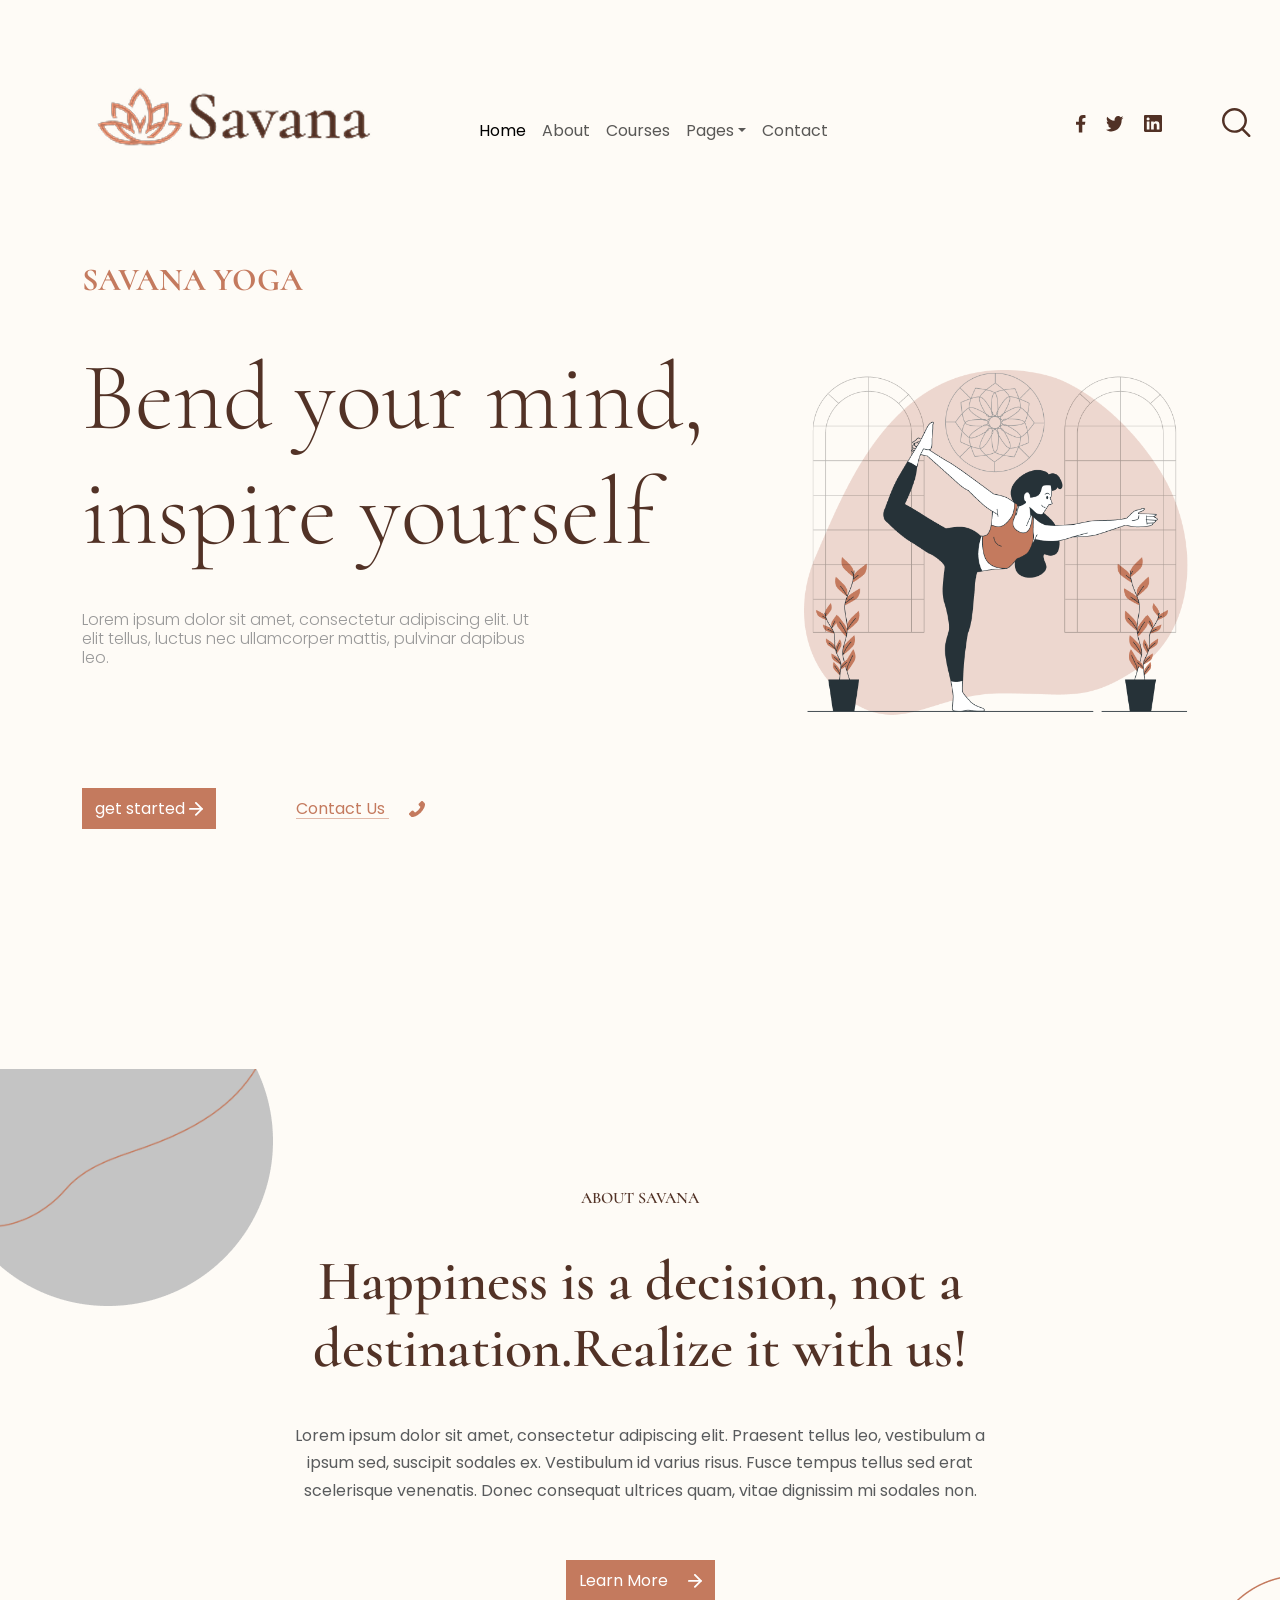
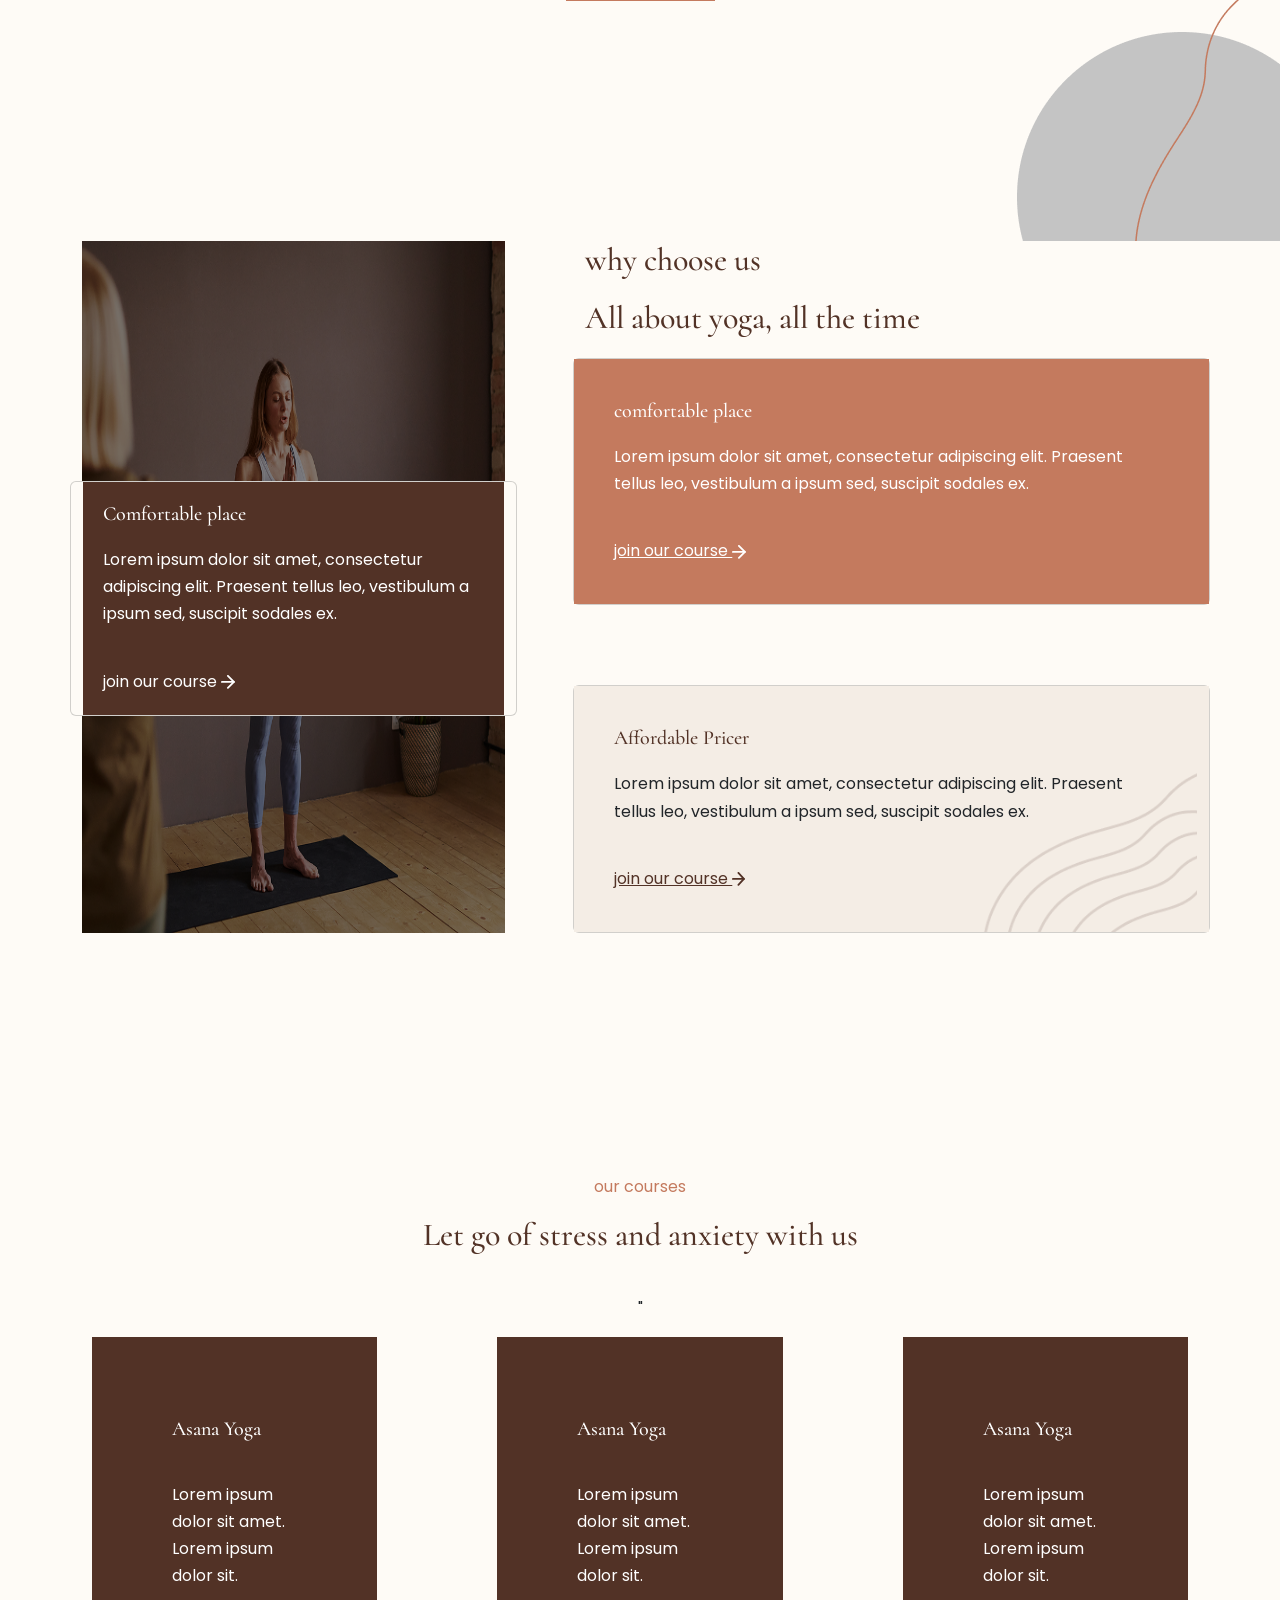
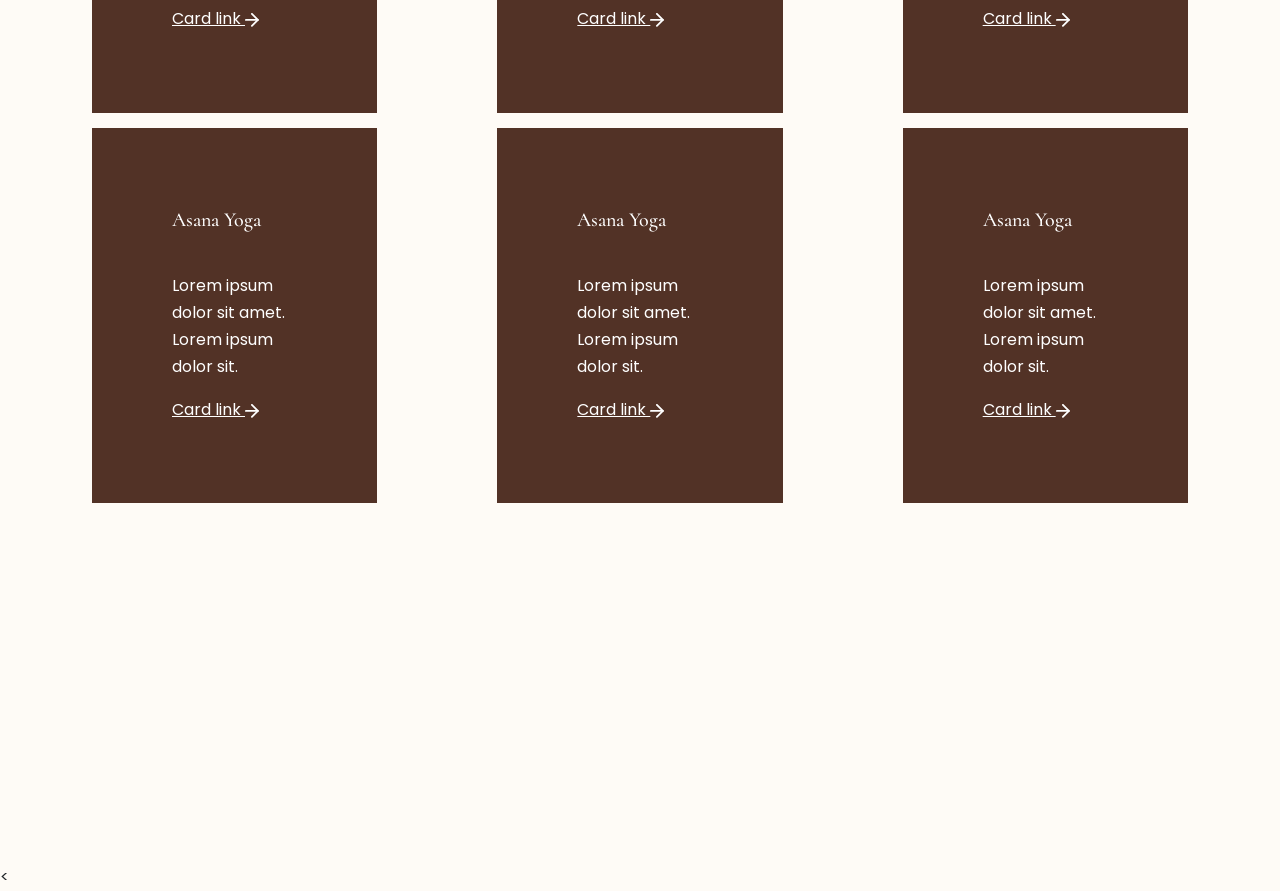
==== index.html @ e3123a43 "addition" ====
<!DOCTYPE html>
<html lang="en">

<head>
    <meta charset="UTF-8">
    <meta name="viewport" content="width=device-width, initial-scale=1.0">
    <title>Document</title>

    <!-- Google Fonts -->
    <link
        href="https://fonts.googleapis.com/css2?family=Poppins:wght@300;400;600&family=Cormorant:wght@400;600&family=Playfair+Display:wght@400;600&display=swap"
        rel="stylesheet">

    <!-- Bootstrap -->
    <link href="https://cdn.jsdelivr.net/npm/bootstrap@5.3.8/dist/css/bootstrap.min.css" rel="stylesheet">

    <!--CSS (fixed path) -->
    <link rel="stylesheet" href="../assests/css/style.css">
</head>

<body class="bg-body">

    <header>
        <div class="container ">
            <nav class="navbar navbar-expand-lg py-0 ">
                <div class="container-fluid">

                    <!-- Logo -->
                    <a class="navbar-brand" href="#">
                        <img src="./assests/images/final-compony-logo.png" alt="Logo" class="">
                    </a>

                    <!-- Mobile Toggle Button -->
                    <button class="navbar-toggler" type="button" data-bs-toggle="collapse"
                        data-bs-target="#navbarSupportedContent">
                        <span class="navbar-toggler-icon"></span>
                    </button>

                    <!-- Nav Items -->
                    <div class="collapse navbar-collapse gap-5" id="navbarSupportedContent">

                        <ul class="navbar-nav mb-2 mb-lg-0 ms-3 text-primary navbar-font">

                            <li class="nav-item"><a class="nav-link active " href="#">Home</a></li>
                            <li class="nav-item"><a class="nav-link" href="#">About</a></li>
                            <li class="nav-item"><a class="nav-link" href="#">Courses</a></li>

                            <!-- Dropdown -->
                            <li class="nav-item dropdown">
                                <a class="nav-link dropdown-toggle" href="#" data-bs-toggle="dropdown">Pages</a>
                                <ul class="dropdown-menu">
                                    <li><a class="dropdown-item" href="#">About</a></li>
                                    <li><a class="dropdown-item" href="#">Contact Us</a></li>
                                    <li>
                                        <hr class="dropdown-divider">
                                    </li>
                                    <li><a class="dropdown-item" href="#">Courses</a></li>
                                </ul>
                            </li>

                            <li class="nav-item"><a class="nav-link" href="#">Contact</a></li>
                        </ul>

                        <!-- Social Icons -->
                        <ul class="list-unstyled d-flex align-items-center gap-1   ">
                            <li><img src="../assests/images/icons/facebook.svg" alt="Facebook"></li>
                            <li><img src="../assests/images/icons/twitter.svg" alt="Twitter"></li>
                            <li><img src="../assests/images/icons/linkdin.svg" alt="LinkedIn"></li>
                            <li><img src="../assests/images/icons/search.svg " class="ms-2" alt="Search"></li>
                        </ul>

                    </div>
                </div>
            </nav>
        </div>
    </header>

    <main>
        <section>
            <div
                class="container  container-md container-sm container-fluid d-flex align-items-center justify-content-between hero-section  mb-5 ">
                <div class="right-section">
                    <div class=" border-none">
                        <h2 class="subheading text-primary ds-1 body-font fw-bold">SAVANA YOGA</h2>
                        <h1 class="main-heading heading display-6 fw-400 font-heading">Bend your mind, inspire yourself
                        </h1>
                        <p class="display-1 text-secondary pe-5 mb-4">Lorem ipsum dolor sit amet, consectetur adipiscing
                            elit. Ut
                            elit tellus,
                            luctus nec ullamcorper mattis, pulvinar dapibus leo.</p>
                        <div class="footer d-flex align-items-center gap-3">
                            <a href="#" class="btn btn-primary text-white rounded-0">get started <span><img
                                        src="./assests/images/icons/left-arrow.svg" alt=""></span></a>
                            <a class="icon-link icon-link-hover text-primary"
                                style="--bs-link-hover-color-rgb: 255,255,255;" href="#"><span>Contact Us <img
                                        src="./assests/images/phone-call.png" alt="phone icon" width="16" height="16"
                                        class="ms-1"></span></a>

                        </div>
                    </div>
                </div>
                <div class="leftsection">
                    <img src="./assests/images/yoga-girl.png" alt="Hero Image" class="img-fluid">
                </div>
            </div>
        </section>
        <section class="about-savana  position-relative d-flex justify-content-center py-3bg-light h-auto ">

            <!-- Background image -->
            <div class="aboutsavana position-absolute top-0 start-0 " style="max-width: 100%;">
                <img src="./assests/images/left-circle.png" class="img-fluid" alt="">
                <img src="./assests/images/left-line.png" class="img-fluid top-0 start-0 position-absolute" alt="">

            </div>
            <div class="position-absolute bottom-0 end-0">
                <img src="./assests/images/round-circle.png" class="img-fluid" alt="">
                <img src="./assests/images/right-line.png" class="img-fluid position-absolute end-0 bottom-0" alt="">
            </div>
            <div class="container position-relative text-center pb-5 pt-4">

                <!-- Small Title -->
                <div class="row justify-content-center ">
                    <div class="col-auto">
                        <h6 class="text-uppercase fw-semibold  heading  ">
                            About Savana
                        </h6>
                    </div>
                    <!-- Main Heading -->
                    <div class="row justify-content-center">
                        <div class="col-lg-10 col-md-10">
                            <h2 class="fw-semibold text-heading display-4 fw-400">
                                Happiness is a decision, not a destination.Realize it with us!
                            </h2>
                        </div>
                    </div>

                    <!-- Paragraph -->
                    <div class="row justify-content-center mb-2">
                        <div class="col-lg-8 col-md-10">
                            <p class="text-muted">
                                Lorem ipsum dolor sit amet, consectetur adipiscing elit. Praesent tellus leo,
                                vestibulum a ipsum sed, suscipit sodales ex. Vestibulum id varius risus. Fusce tempus
                                tellus
                                sed
                                erat scelerisque venenatis. Donec consequat ultrices quam, vitae dignissim mi sodales
                                non.
                            </p>
                        </div>
                    </div>


                    <div class="row justify-content-center ">
                        <div class="col-auto">
                            <a href="#" class="btn btn-primary text-white d-flex align-items-center gap-1 rounded-0 ">
                                Learn More <span><img src="./assests/images/icons/left-arrow.svg" alt=""></span>
                            </a>
                        </div>
                    </div>
                </div>



            </div>
        </section>
        <section class="position-relative">
            <div class="container d-flex gap-3">
                <div class="left-section position-relative row">
                    <img src="./assests/images/yoga.png" class=" img-fluid" alt="">

                    <!-- Floating Card -->
                    <div class="card position-absolute mt-5 start-2 translate-card">
                        <div class="card-body p-1 bg-success text-white">
                            <h5 class="card-title mb-1">Comfortable place</h5>
                            <p class="card-text mb-2">
                                Lorem ipsum dolor sit amet, consectetur adipiscing elit.
                                Praesent tellus leo, vestibulum a ipsum sed, suscipit sodales ex.
                            </p>
                            <a href="#" class="text-white text-decoration-none">
                                join our course
                                <img src="./assests/images/icons/left-arrow.svg" alt="">
                            </a>
                        </div>
                    </div>
                </div>

                <div class="right-section">
                    <h2 class="why choose us subheading fw-600 mb-1">why choose us</h2>
                    <h2 class="heading fw-400 mb-1">All about yoga, all the time</h2>
                    <div class="card row mb-3 card-1 ">
                        <div class=" p-0 ps-2 pe-3 w-70 card-body py-2 bg-primary">
                            <h5 class="card-title text-white mb-1 col-12">comfortable place</h5>
                            <p class="card-text text-white mb-2 col-12 ">Lorem ipsum dolor sit amet, consectetur
                                adipiscing elit.
                                Praesent tellus leo, vestibulum a ipsum sed, suscipit sodales ex.
                            </p>
                            <a href="#" class="link text-white">join our course <span><img
                                        src="././assests/images/icons/left-arrow.svg" alt=""></span></a>
                        </div>
                    </div>

                    <div class="card row card-2">
                        <img src="./assests/images/lines.png" class="position-absolute bottom-0 end-0 col-5" alt="">
                        <div class=" p-0 ps-2 pe-3 w-70 card-body py-2 bg-danger">
                            <h5 class="card-title text-success mb-1 col-12">Affordable Pricer</h5>
                            <p class="card-text mb-2 col-12 ">Lorem ipsum dolor sit amet, consectetur adipiscing elit.
                                Praesent tellus leo, vestibulum a ipsum sed, suscipit sodales ex.
                            </p>
                            <a href="#" class="link text-success">join our course <span><img
                                        src="././assests/images/icons/dark-arrow-left.svg" alt=""></span></a>
                        </div>
                    </div>

                </div>
            </div>
        </section>
        <section class="bg-body border-none ">
            <div class="container d-flex flex-column align-items-center justify-content-start py-5 g-1">
                <p class=" text-primary">our courses</p>
                <h2 class="heading ">Let go of stress and anxiety with us</h2>"
               <div class="container my-4">
    <div class="row g-4">

        <!-- Repeat this card 6 times (3 per row, total 2 rows) -->
        <div class="col-12 col-md-6 col-lg-4">
            <div class="card border-0 position-relative">
                <img src="./assests/images/card-1.png" class="card-img-top img-fluid" alt="">
                
                <div class="card-body bg-success text-white position-absolute bottom-0 start-0 w-100">
                    <h5 class="card-title">Asana Yoga</h5>
                    <p class="card-text">Lorem ipsum dolor sit amet. Lorem ipsum dolor sit.</p>
                    <a href="#" class="text-white">
                        Card link 
                        <span><img src="./assests/images/icons/left-arrow.svg" alt=""></span>
                    </a>
                </div>
            </div>
        </div>

        <!-- CARD 2 -->
        <div class="col-12 col-md-6 col-lg-4">
            <div class="card border-0 position-relative">
                <img src="./assests/images/card-1.png" class="card-img-top img-fluid" alt="">
                
                <div class="card-body bg-success text-white position-absolute bottom-0 start-0 w-100">
                    <h5 class="card-title">Asana Yoga</h5>
                    <p class="card-text">Lorem ipsum dolor sit amet. Lorem ipsum dolor sit.</p>
                    <a href="#" class="text-white">
                        Card link 
                        <span><img src="./assests/images/icons/left-arrow.svg" alt=""></span>
                    </a>
                </div>
            </div>
        </div>

        <!-- CARD 3 -->
        <div class="col-12 col-md-6 col-lg-4">
            <div class="card border-0 position-relative">
                <img src="./assests/images/card-1.png" class="card-img-top img-fluid" alt="">
                
                <div class="card-body bg-success text-white position-absolute bottom-0 start-0 w-100">
                    <h5 class="card-title">Asana Yoga</h5>
                    <p class="card-text">Lorem ipsum dolor sit amet. Lorem ipsum dolor sit.</p>
                    <a href="#" class="text-white">
                        Card link 
                        <span><img src="./assests/images/icons/left-arrow.svg" alt=""></span>
                    </a>
                </div>
            </div>
        </div>

        <!-- CARD 4 -->
        <div class="col-12 col-md-6 col-lg-4">
            <div class="card border-0 position-relative">
                <img src="./assests/images/card-1.png" class="card-img-top img-fluid" alt="">
                
                <div class="card-body bg-success text-white position-absolute bottom-0 start-0 w-100">
                    <h5 class="card-title">Asana Yoga</h5>
                    <p class="card-text">Lorem ipsum dolor sit amet. Lorem ipsum dolor sit.</p>
                    <a href="#" class="text-white">
                        Card link 
                        <span><img src="./assests/images/icons/left-arrow.svg" alt=""></span>
                    </a>
                </div>
            </div>
        </div>

        <!-- CARD 5 -->
        <div class="col-12 col-md-6 col-lg-4">
            <div class="card border-0 position-relative">
                <img src="./assests/images/card-1.png" class="card-img-top img-fluid" alt="">
                
                <div class="card-body bg-success text-white position-absolute bottom-0 start-0 w-100">
                    <h5 class="card-title">Asana Yoga</h5>
                    <p class="card-text">Lorem ipsum dolor sit amet. Lorem ipsum dolor sit.</p>
                    <a href="#" class="text-white">
                        Card link 
                        <span><img src="./assests/images/icons/left-arrow.svg" alt=""></span>
                    </a>
                </div>
            </div>
        </div>

        <!-- CARD 6 -->
        <div class="col-12 col-md-6 col-lg-4">
            <div class="card border-0 position-relative">
                <img src="./assests/images/card-1.png" class="card-img-top img-fluid" alt="">
                
                <div class="card-body bg-success text-white position-absolute bottom-0 start-0 w-100">
                    <h5 class="card-title">Asana Yoga</h5>
                    <p class="card-text">Lorem ipsum dolor sit amet. Lorem ipsum dolor sit.</p>
                    <a href="#" class="text-white">
                        Card link 
                        <span><img src="./assests/images/icons/left-arrow.svg" alt=""></span>
                    </a>
                </div>
            </div>
        </div>

    </div>
</div>

                            </div>
        </section>

    </main>
    <footer></footer>
    < <!-- Bootstrap JS -->
        <script src="https://cdn.jsdelivr.net/npm/bootstrap@5.3.8/dist/js/bootstrap.bundle.min.js"></script>

</body>

</html>
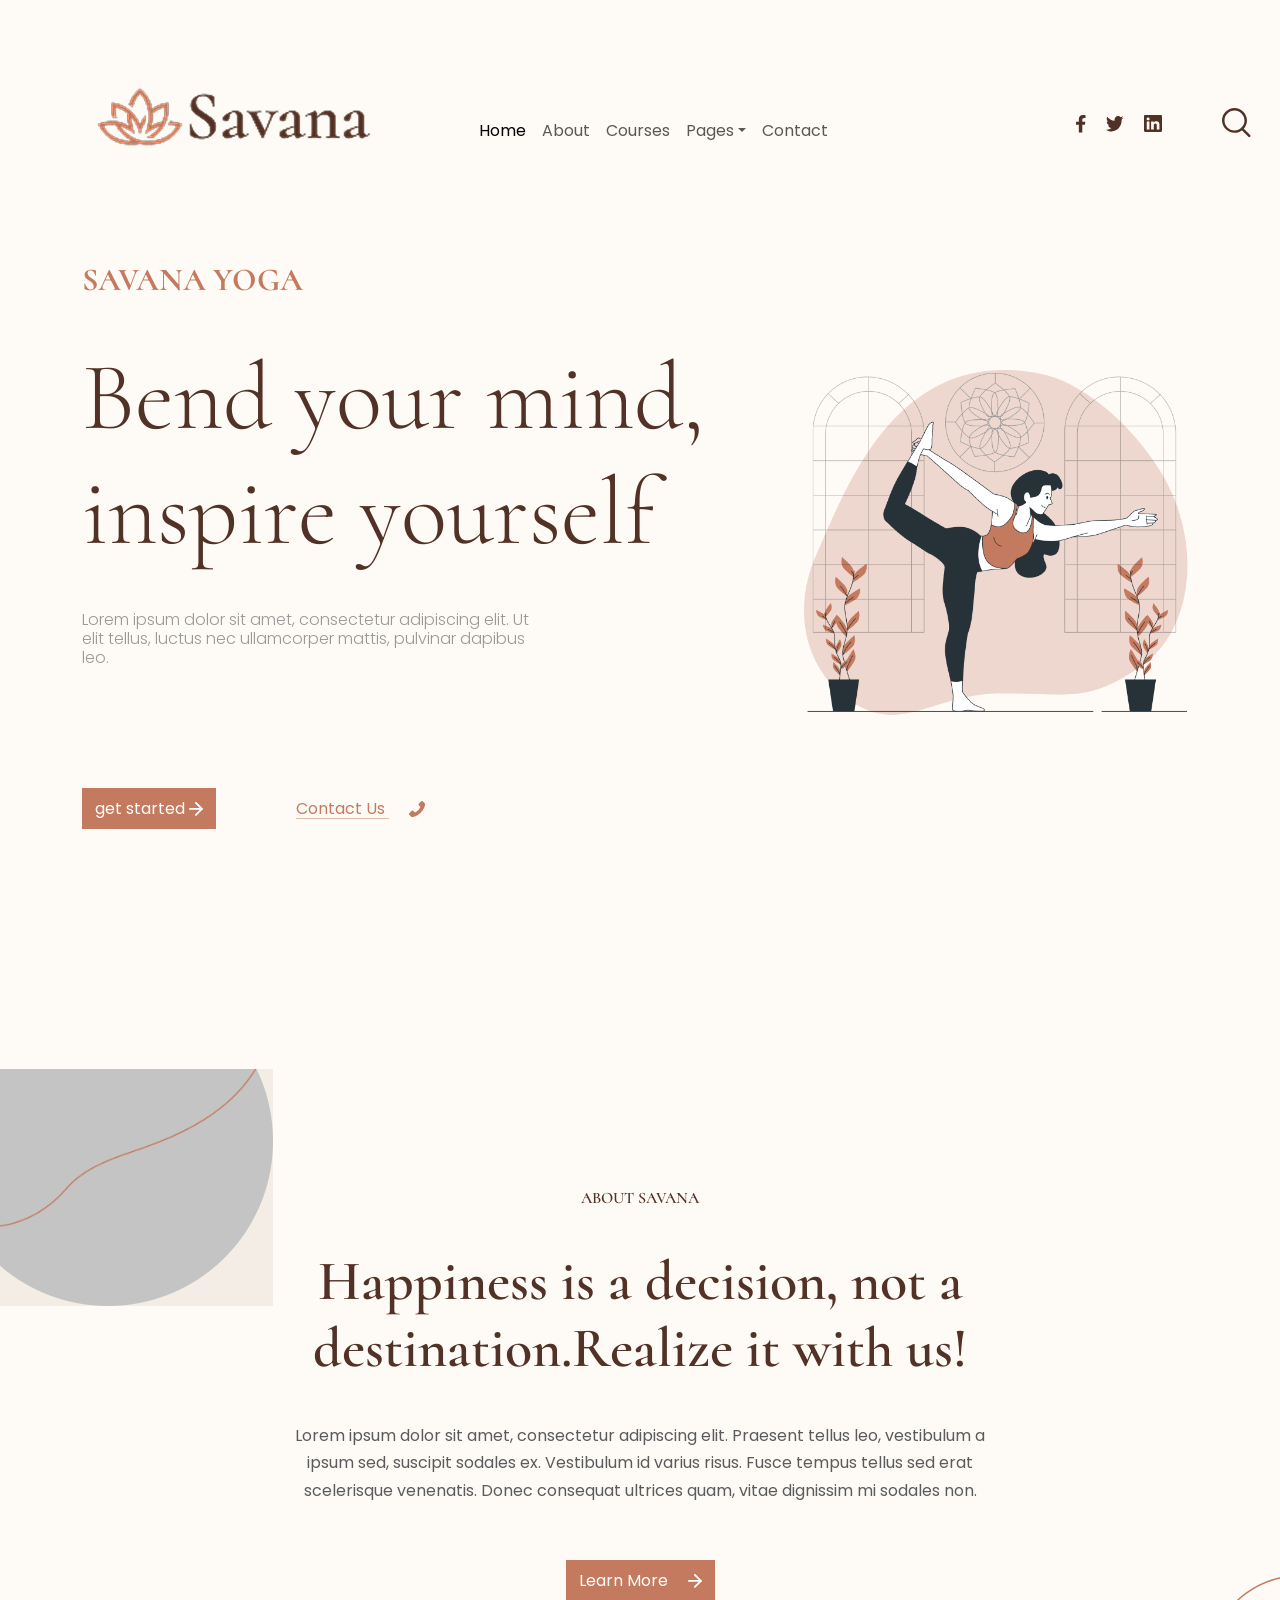
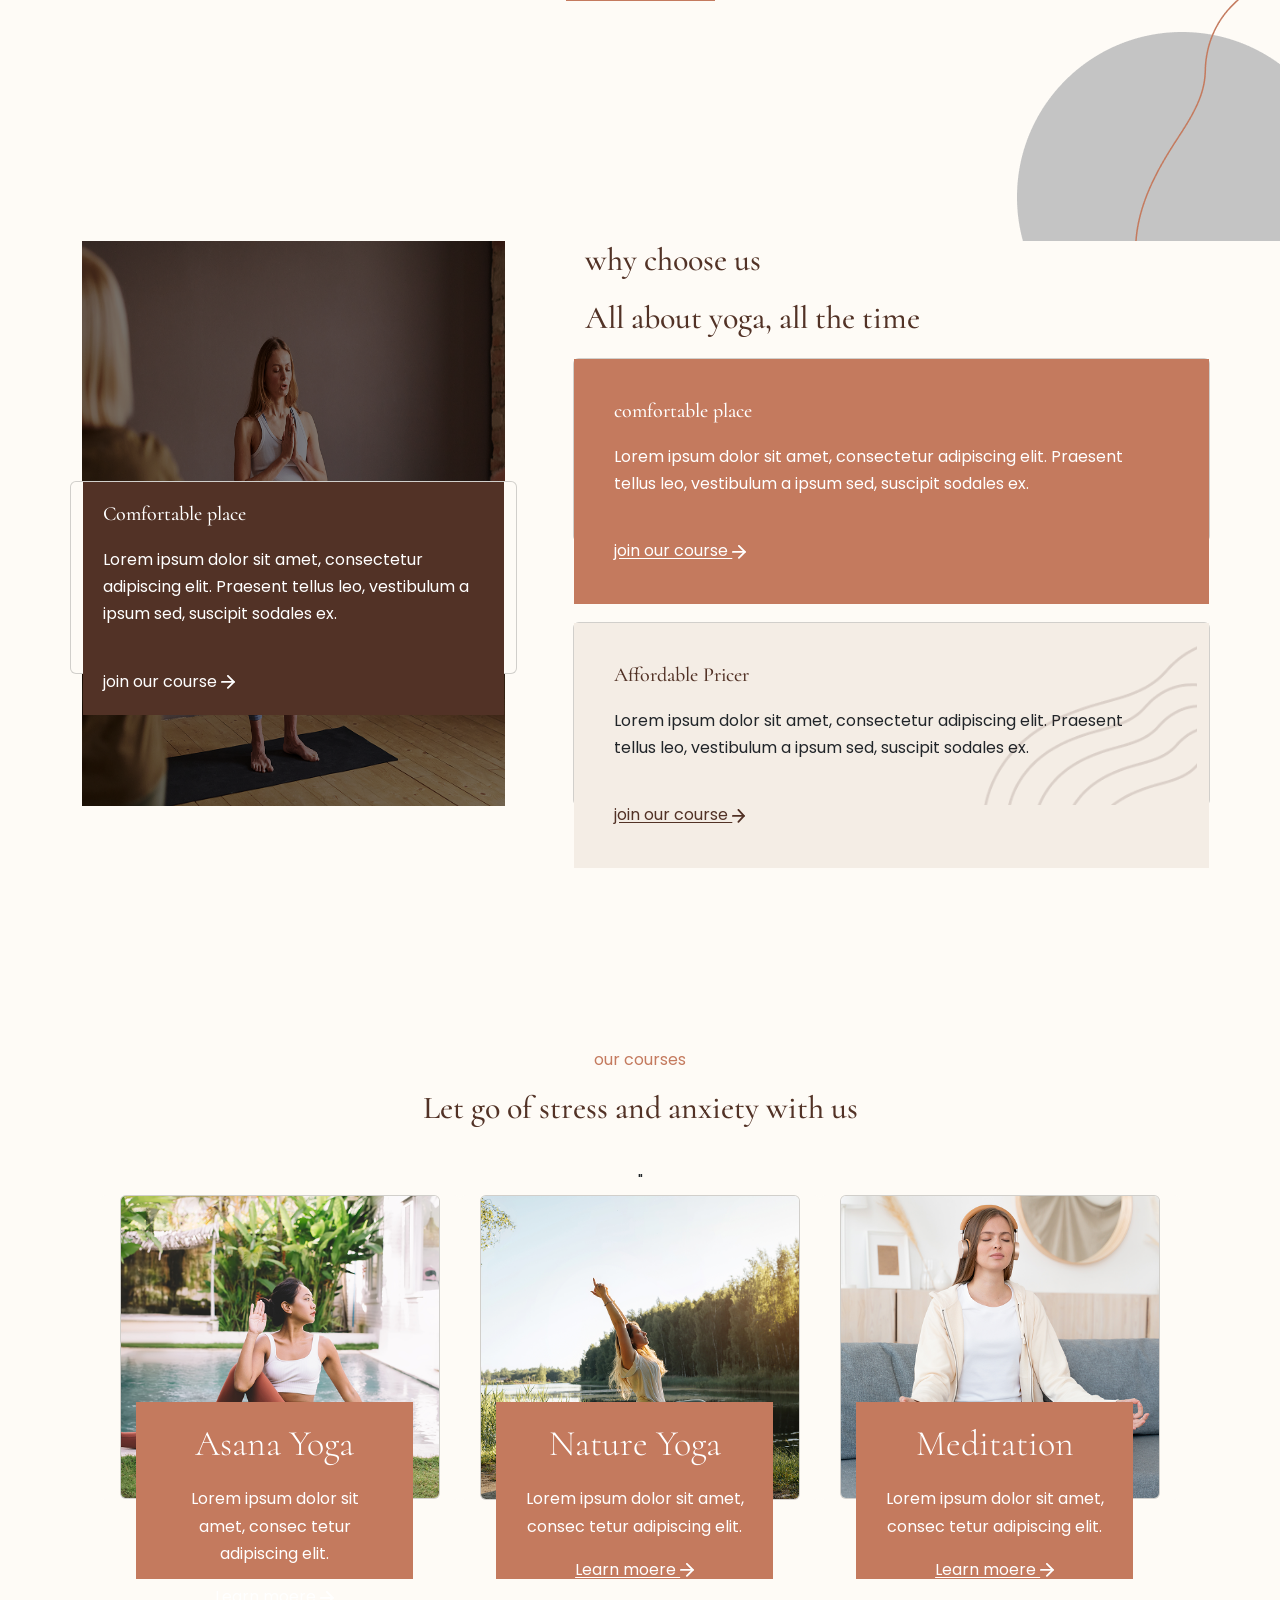
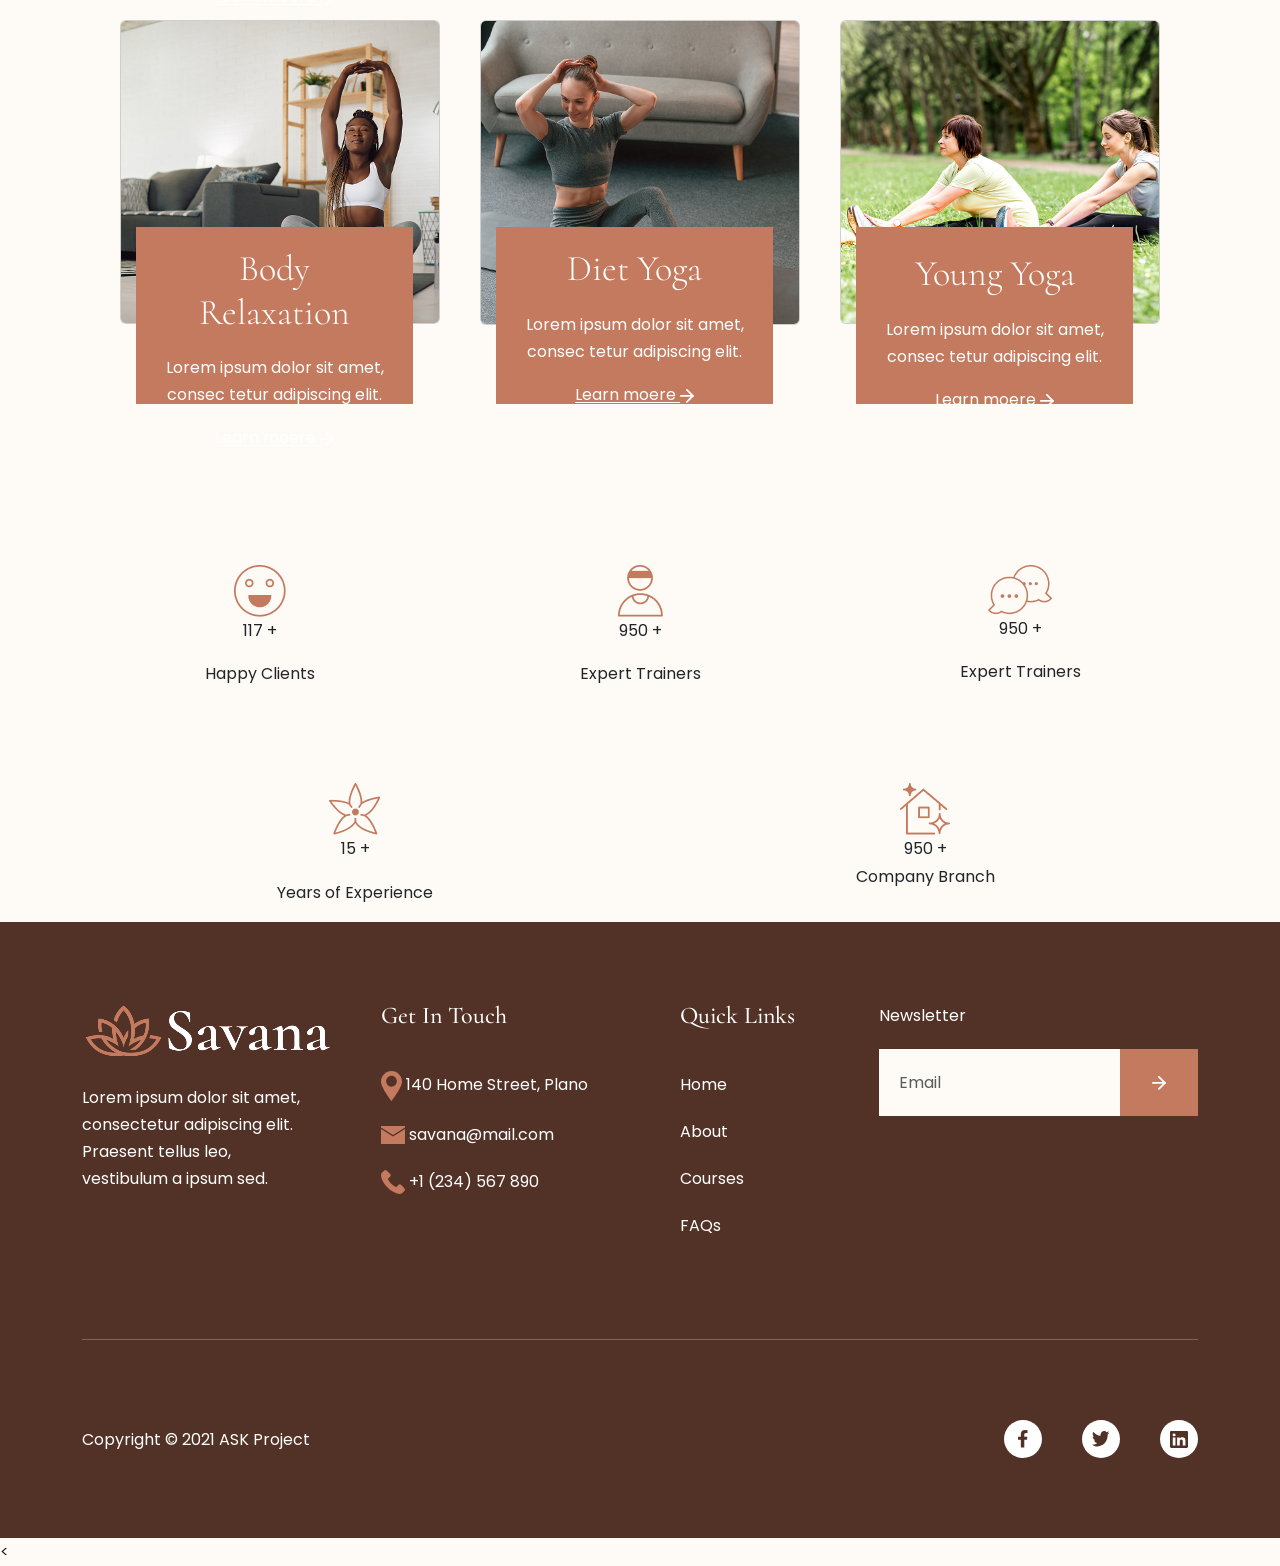
==== commit 344ac4dd: "sections" ====
--- a/index.html
+++ b/index.html
@@ -217,113 +217,192 @@
             <div class="container d-flex flex-column align-items-center justify-content-start py-5 g-1">
                 <p class=" text-primary">our courses</p>
                 <h2 class="heading ">Let go of stress and anxiety with us</h2>"
-               <div class="container my-4">
-    <div class="row g-4">
-
-        <!-- Repeat this card 6 times (3 per row, total 2 rows) -->
-        <div class="col-12 col-md-6 col-lg-4">
-            <div class="card border-0 position-relative">
-                <img src="./assests/images/card-1.png" class="card-img-top img-fluid" alt="">
-                
-                <div class="card-body bg-success text-white position-absolute bottom-0 start-0 w-100">
-                    <h5 class="card-title">Asana Yoga</h5>
-                    <p class="card-text">Lorem ipsum dolor sit amet. Lorem ipsum dolor sit.</p>
-                    <a href="#" class="text-white">
-                        Card link 
-                        <span><img src="./assests/images/icons/left-arrow.svg" alt=""></span>
-                    </a>
-                </div>
-            </div>
-        </div>
-
-        <!-- CARD 2 -->
-        <div class="col-12 col-md-6 col-lg-4">
-            <div class="card border-0 position-relative">
-                <img src="./assests/images/card-1.png" class="card-img-top img-fluid" alt="">
-                
-                <div class="card-body bg-success text-white position-absolute bottom-0 start-0 w-100">
-                    <h5 class="card-title">Asana Yoga</h5>
-                    <p class="card-text">Lorem ipsum dolor sit amet. Lorem ipsum dolor sit.</p>
-                    <a href="#" class="text-white">
-                        Card link 
-                        <span><img src="./assests/images/icons/left-arrow.svg" alt=""></span>
-                    </a>
-                </div>
-            </div>
-        </div>
-
-        <!-- CARD 3 -->
-        <div class="col-12 col-md-6 col-lg-4">
-            <div class="card border-0 position-relative">
-                <img src="./assests/images/card-1.png" class="card-img-top img-fluid" alt="">
-                
-                <div class="card-body bg-success text-white position-absolute bottom-0 start-0 w-100">
-                    <h5 class="card-title">Asana Yoga</h5>
-                    <p class="card-text">Lorem ipsum dolor sit amet. Lorem ipsum dolor sit.</p>
-                    <a href="#" class="text-white">
-                        Card link 
-                        <span><img src="./assests/images/icons/left-arrow.svg" alt=""></span>
-                    </a>
-                </div>
-            </div>
-        </div>
-
-        <!-- CARD 4 -->
-        <div class="col-12 col-md-6 col-lg-4">
-            <div class="card border-0 position-relative">
-                <img src="./assests/images/card-1.png" class="card-img-top img-fluid" alt="">
-                
-                <div class="card-body bg-success text-white position-absolute bottom-0 start-0 w-100">
-                    <h5 class="card-title">Asana Yoga</h5>
-                    <p class="card-text">Lorem ipsum dolor sit amet. Lorem ipsum dolor sit.</p>
-                    <a href="#" class="text-white">
-                        Card link 
-                        <span><img src="./assests/images/icons/left-arrow.svg" alt=""></span>
-                    </a>
-                </div>
-            </div>
-        </div>
-
-        <!-- CARD 5 -->
-        <div class="col-12 col-md-6 col-lg-4">
-            <div class="card border-0 position-relative">
-                <img src="./assests/images/card-1.png" class="card-img-top img-fluid" alt="">
-                
-                <div class="card-body bg-success text-white position-absolute bottom-0 start-0 w-100">
-                    <h5 class="card-title">Asana Yoga</h5>
-                    <p class="card-text">Lorem ipsum dolor sit amet. Lorem ipsum dolor sit.</p>
-                    <a href="#" class="text-white">
-                        Card link 
-                        <span><img src="./assests/images/icons/left-arrow.svg" alt=""></span>
-                    </a>
-                </div>
-            </div>
-        </div>
-
-        <!-- CARD 6 -->
-        <div class="col-12 col-md-6 col-lg-4">
-            <div class="card border-0 position-relative">
-                <img src="./assests/images/card-1.png" class="card-img-top img-fluid" alt="">
-                
-                <div class="card-body bg-success text-white position-absolute bottom-0 start-0 w-100">
-                    <h5 class="card-title">Asana Yoga</h5>
-                    <p class="card-text">Lorem ipsum dolor sit amet. Lorem ipsum dolor sit.</p>
-                    <a href="#" class="text-white">
-                        Card link 
-                        <span><img src="./assests/images/icons/left-arrow.svg" alt=""></span>
-                    </a>
-                </div>
-            </div>
-        </div>
-
-    </div>
-</div>
-
-                            </div>
+                <div class="container  row g-2 gy-4">
+                    <!-- card-1 -->
+                    <div class="card text-start border-0 col-4 ">
+                        <img class="card" src="./assests/images/card-1.png" alt="Title" />
+                        <div
+                            class="card-body bg-primary text-white position-absolute bottom-0 start-1 px-2 text-center pt-1 pb-1">
+                            <h4 class="card-title display-2 mb-1">Asana Yoga</h4>
+                            <p class="card-text">Lorem ipsum dolor sit amet, consec tetur adipiscing elit.</p>
+                            <a href="#" class="text-white text-align-center">Learn moere <span><img
+                                        src="./assests/images/icons/left-arrow.svg" alt=""></span></a>
+                        </div>
+                    </div>
+                    <!-- card-2 -->
+                    <div class="card text-start border-0 col-4">
+                        <img class="card" src="./assests/images/card-2.png" alt="Title" />
+                        <div
+                            class="card-body bg-primary text-white position-absolute bottom-0 start-1 text-center  py-1">
+                            <h4 class="card-title display-2 mb-1">Nature Yoga</h4>
+                            <p class="card-text">Lorem ipsum dolor sit amet, consec tetur adipiscing elit.</p>
+                            <a href="#" class="text-white">Learn moere <span><img
+                                        src="./assests/images/icons/left-arrow.svg" alt=""></span></a>
+                        </div>
+                    </div>
+                    <!-- card-3 -->
+                    <div class="card text-start border-0 col-4">
+                        <img class="card" src="./assests/images/card-3.png" alt="Title" />
+                        <div
+                            class="card-body bg-primary text-white position-absolute bottom-0 start-1 text-center py-1">
+                            <h4 class="card-title display-2 mb-1">Meditation</h4>
+                            <p class="card-text">Lorem ipsum dolor sit amet, consec tetur adipiscing elit.</p>
+                            <a href="#" class="text-white">Learn moere <span><img
+                                        src="./assests/images/icons/left-arrow.svg" alt=""></span></a>
+                        </div>
+                    </div>
+                    <!-- card-4 -->
+                    <div class="card text-start border-0 col-4">
+                        <img class="card" src="./assests/images/card-4.png" alt="Title" />
+                        <div
+                            class="card-body bg-primary text-white position-absolute bottom-0 start-1 text-center py-1">
+                            <h4 class="card-title display-2 mb-1">Body Relaxation</h4>
+                            <p class="card-text">Lorem ipsum dolor sit amet, consec tetur adipiscing elit.</p>
+                            <a href="#" class="text-white">Learn moere <span><img
+                                        src="./assests/images/icons/left-arrow.svg" alt=""></span></a>
+                        </div>
+                    </div>
+                    <!-- card-5 -->
+                    <div class="card text-start border-0 col-4">
+                        <img class="card" src="./assests/images/card-5.png" alt="Title" />
+                        <div
+                            class="card-body bg-primary text-white position-absolute bottom-0 start-1 text-center py-1">
+                            <h4 class="card-title display-2 mb-1">Diet Yoga</h4>
+                            <p class="card-text">Lorem ipsum dolor sit amet, consec tetur adipiscing elit.</p>
+                            <a href="#" class="text-white">Learn moere <span><img
+                                        src="./assests/images/icons/left-arrow.svg" alt=""></span></a>
+                        </div>
+                    </div>
+                    <!-- card-6 -->
+                    <div class="card text-start border-0 col-4">
+                        <img class="card" src="./assests/images/card-6.png" alt="Title" />
+                        <div class="card-body bg-primary text-white position-absolute bottom-0 start-1 text-center ">
+                            <h4 class="card-title pb-0 display-2 mb-1">Young Yoga</h4>
+                            <p class="card-text">Lorem ipsum dolor sit amet, consec tetur adipiscing elit.</p>
+                            <a href="#" class="text-white">Learn moere <span><img
+                                        src="./assests/images/icons/left-arrow.svg" alt=""></span></a>
+                        </div>
+                    </div>
+
+
+
+
+                </div>
+        </section>
+        <section >
+            <div class="container">
+                <div class="profile row gy-3">
+                    <div class="happy-clients col-4 text-center">
+                        <img src="./assests/images/smile.png" alt="">
+                        <p>117 <span>+</span></p>
+                        <p>Happy Clients</p>
+                    </div>
+                    <div class="experience-trainers col-4 text-center">
+                        <img src="./assests/images/export-trainer.png" alt="">
+                        <p>950 <span>+</span></p>
+                        <p>Expert Trainers</p>
+                    </div>
+                    <div class="positive-reviews col-4 text-center">
+                        <img src="./assests/images/reviews.png" alt="">
+                        <p>950 <span>+</span></p>
+                        <p>Expert Trainers</p>
+                    </div>
+                    <div class="experience-years col-6 text-center">
+                        <img src="./assests/images/work-experience.png" alt="">
+                         <p>15 <span>+</span></p>
+                         <p>Years of Experience</p>
+                    </div>
+                    <div class="company-branch col-6 text-center">
+                        <img src="./assests/images/company-branch.png" alt="">
+                        <p class="mb-0 heading">950 <span>+</span></p>
+                        <p>Company Branch</p>
+                    </div>
+                </div>
+            </div>
         </section>
 
     </main>
-    <footer></footer>
+    <footer>
+        <section class="bg-success py-3">
+            <div class="container">
+                <div class="row gy-4 gx-3">
+
+                    <!-- About -->
+                    <div class="col-md-3 ">
+                        <img src="./assests/images/icons/footer-compony.svg" alt="">
+                        <p class="text-white mt-1">
+                            Lorem ipsum dolor sit amet, consectetur adipiscing elit. Praesent tellus leo,
+                            vestibulum a ipsum sed.
+                        </p>
+                    </div>
+
+                    <!-- Get in touch -->
+                    <div class="col-md-3">
+                        <p class="h4 text-white mb-">Get In Touch</p>
+                        <ul class="list-unstyled">
+                            <li class="mb-1 gap-1">
+                                <a class="text-white text-decoration-none">
+                                    <img src="./assests/images/icons/location.svg" alt=""> 140 Home Street, Plano
+                                </a>
+                            </li>
+                            <li class="mb-1">
+                                <a class="text-white text-decoration-none">
+                                    <img src="./assests/images/icons/mails-foote.svg" alt=""> savana@mail.com
+                                </a>
+                            </li>
+                            <li class="mb-1">
+                                <a class="text-white text-decoration-none">
+                                    <img src="./assests/images/icons/mobile-phone.svg" alt=""> +1 (234) 567 890
+                                </a>
+                            </li>
+                        </ul>
+                    </div>
+
+                    <!-- Quick Links -->
+                    <div class="col-md-2">
+                        <p class="h4 text-white ">Quick Links</p>
+                        <ul class="list-unstyled">
+                            <li class="mb-1"><a class="text-white text-decoration-none">Home</a></li>
+                            <li class="mb-1"><a class="text-white text-decoration-none">About</a></li>
+                            <li class="mb-1"><a class="text-white text-decoration-none">Courses</a></li>
+                            <li class="mb-1"><a class="text-white text-decoration-none">FAQs</a></li>
+                        </ul>
+                    </div>
+
+                    <!-- Email Input -->
+                    <div class="col-md-4">
+                        <p class="text-white headings">Newsletter</p>
+
+                        <div class="input-group mt-1">
+
+                            <input type="text" class="form-control p-1 rounded-0 border-0" placeholder="Email"
+                                aria-label="Email">
+
+                            <button class="btn btn-primary rounded-0 border-0">
+                                <img src="./assests/images/icons/left-arrow.svg" alt="" class="p-1">
+                            </button>
+
+                        </div>
+                    </div>
+
+                </div>
+
+                <hr class="border-light">
+
+                <!-- Footer bottom -->
+                <div class="d-flex justify-content-between align-items-center">
+                    <p class="text-white mb-0">Copyright © 2021 ASK Project</p>
+
+                    <div class="d-flex gap-2">
+                        <a href="#"><img src="./assests/images/icons/facebook-footer.svg" alt=""></a>
+                        <a href="#"><img src="./assests/images/icons/twitter-footer.svg" alt=""></a>
+                        <a href="#"><img src="./assests/images/icons/linkdin-footer.svg" alt=""></a>
+                    </div>
+                </div>
+
+            </div>
+        </section>
+    </footer>
     < <!-- Bootstrap JS -->
         <script src="https://cdn.jsdelivr.net/npm/bootstrap@5.3.8/dist/js/bootstrap.bundle.min.js"></script>
 
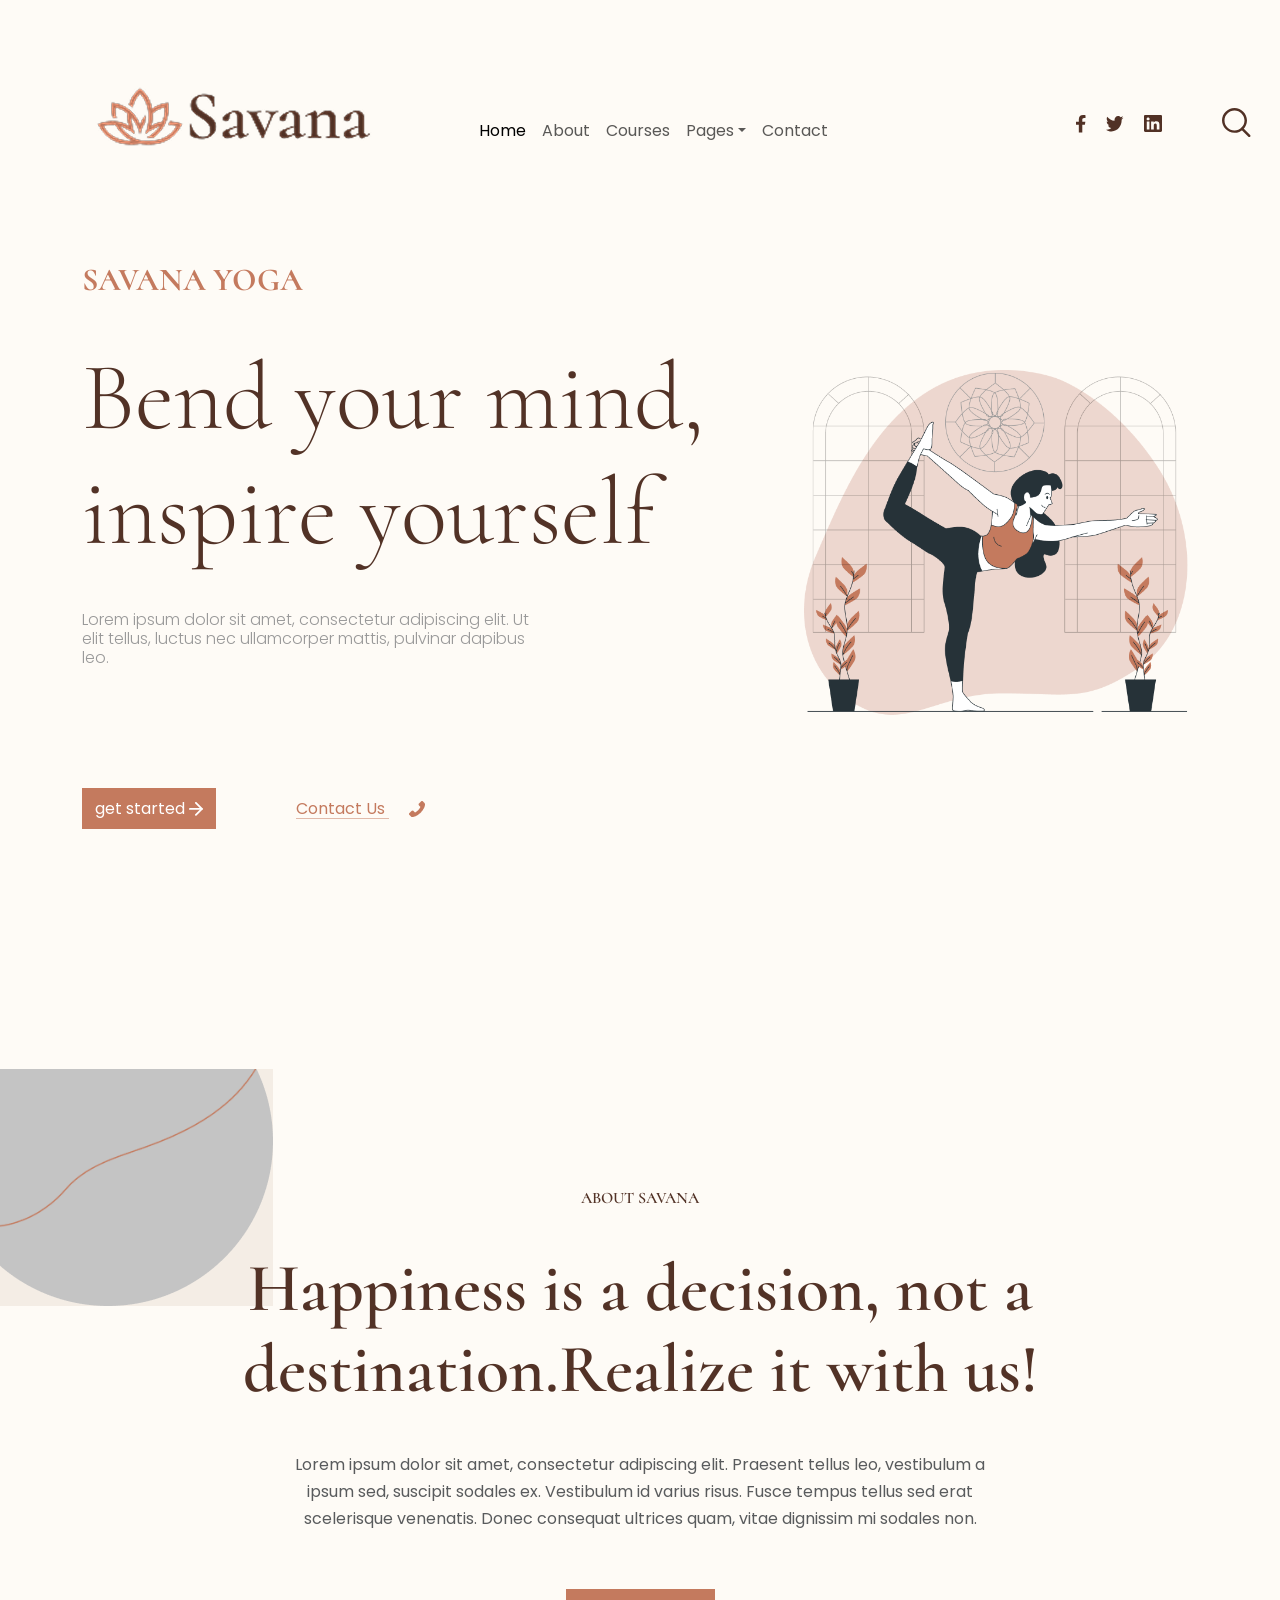
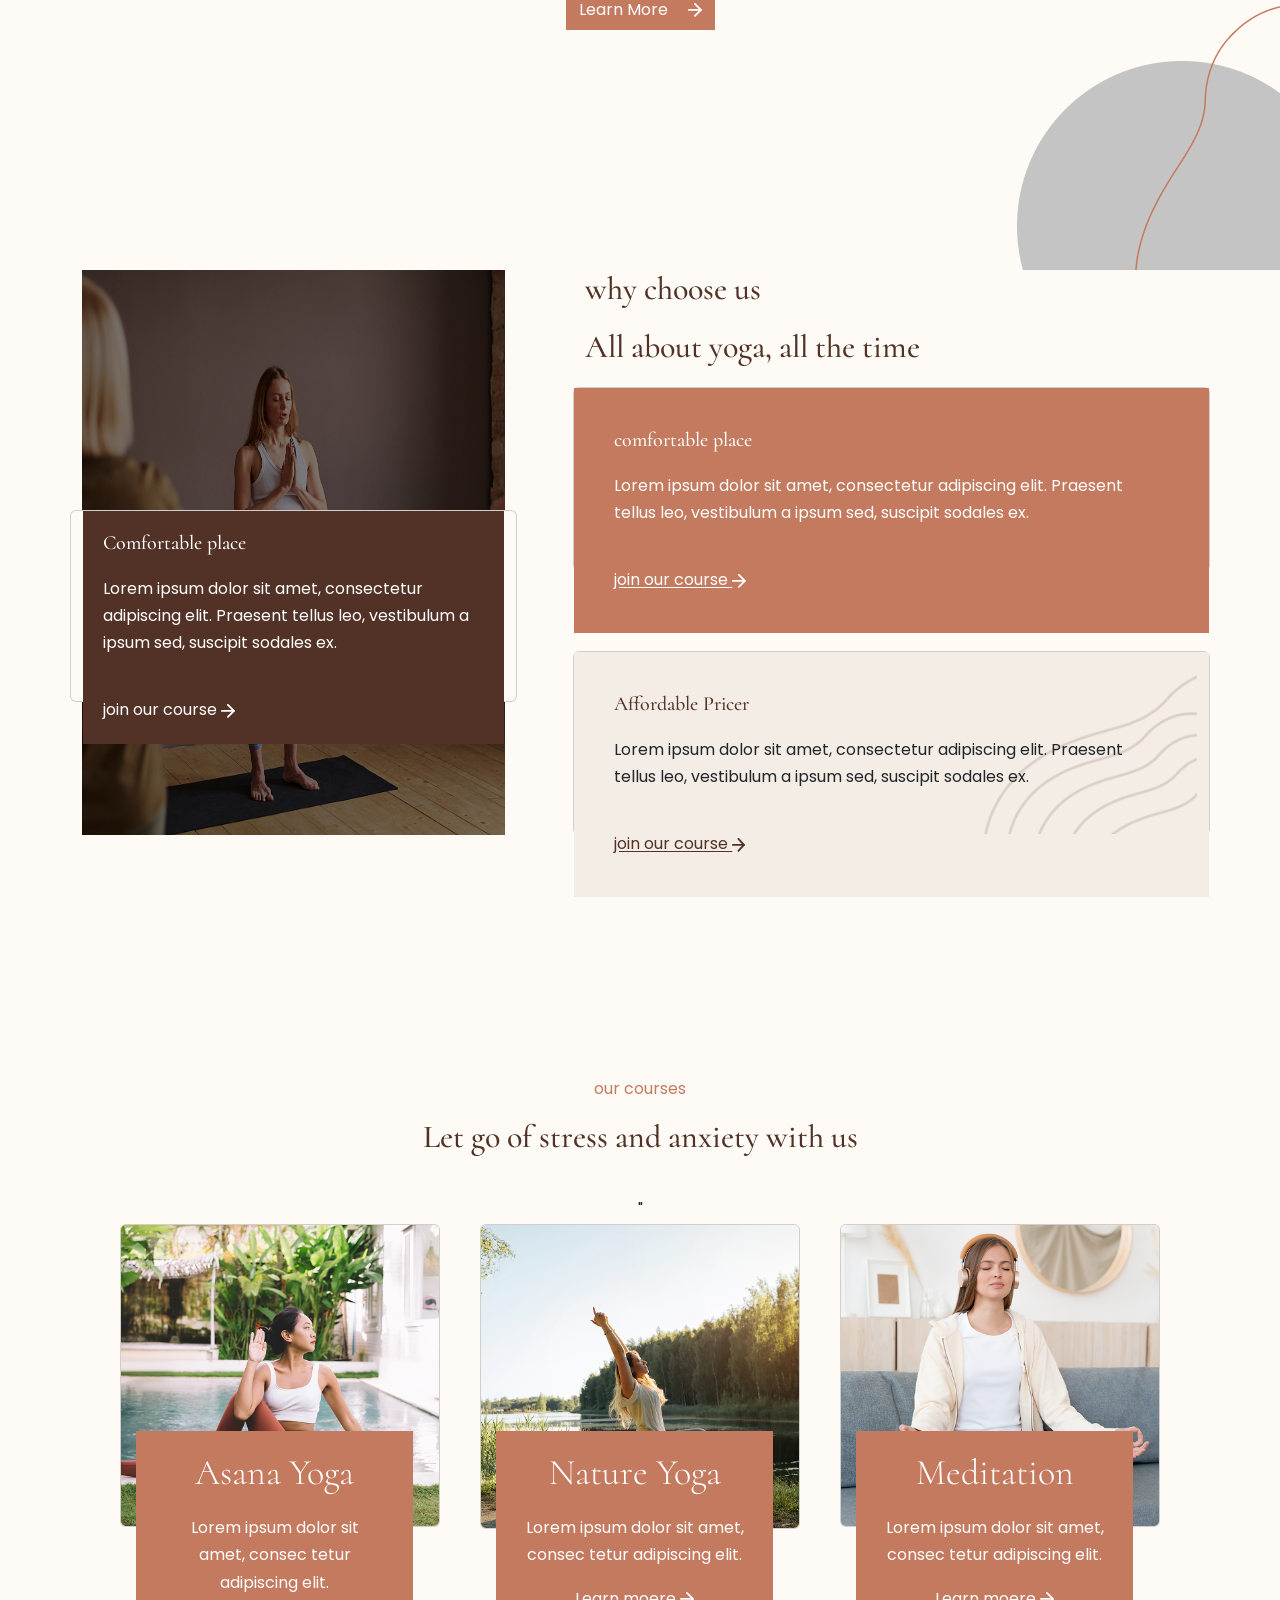
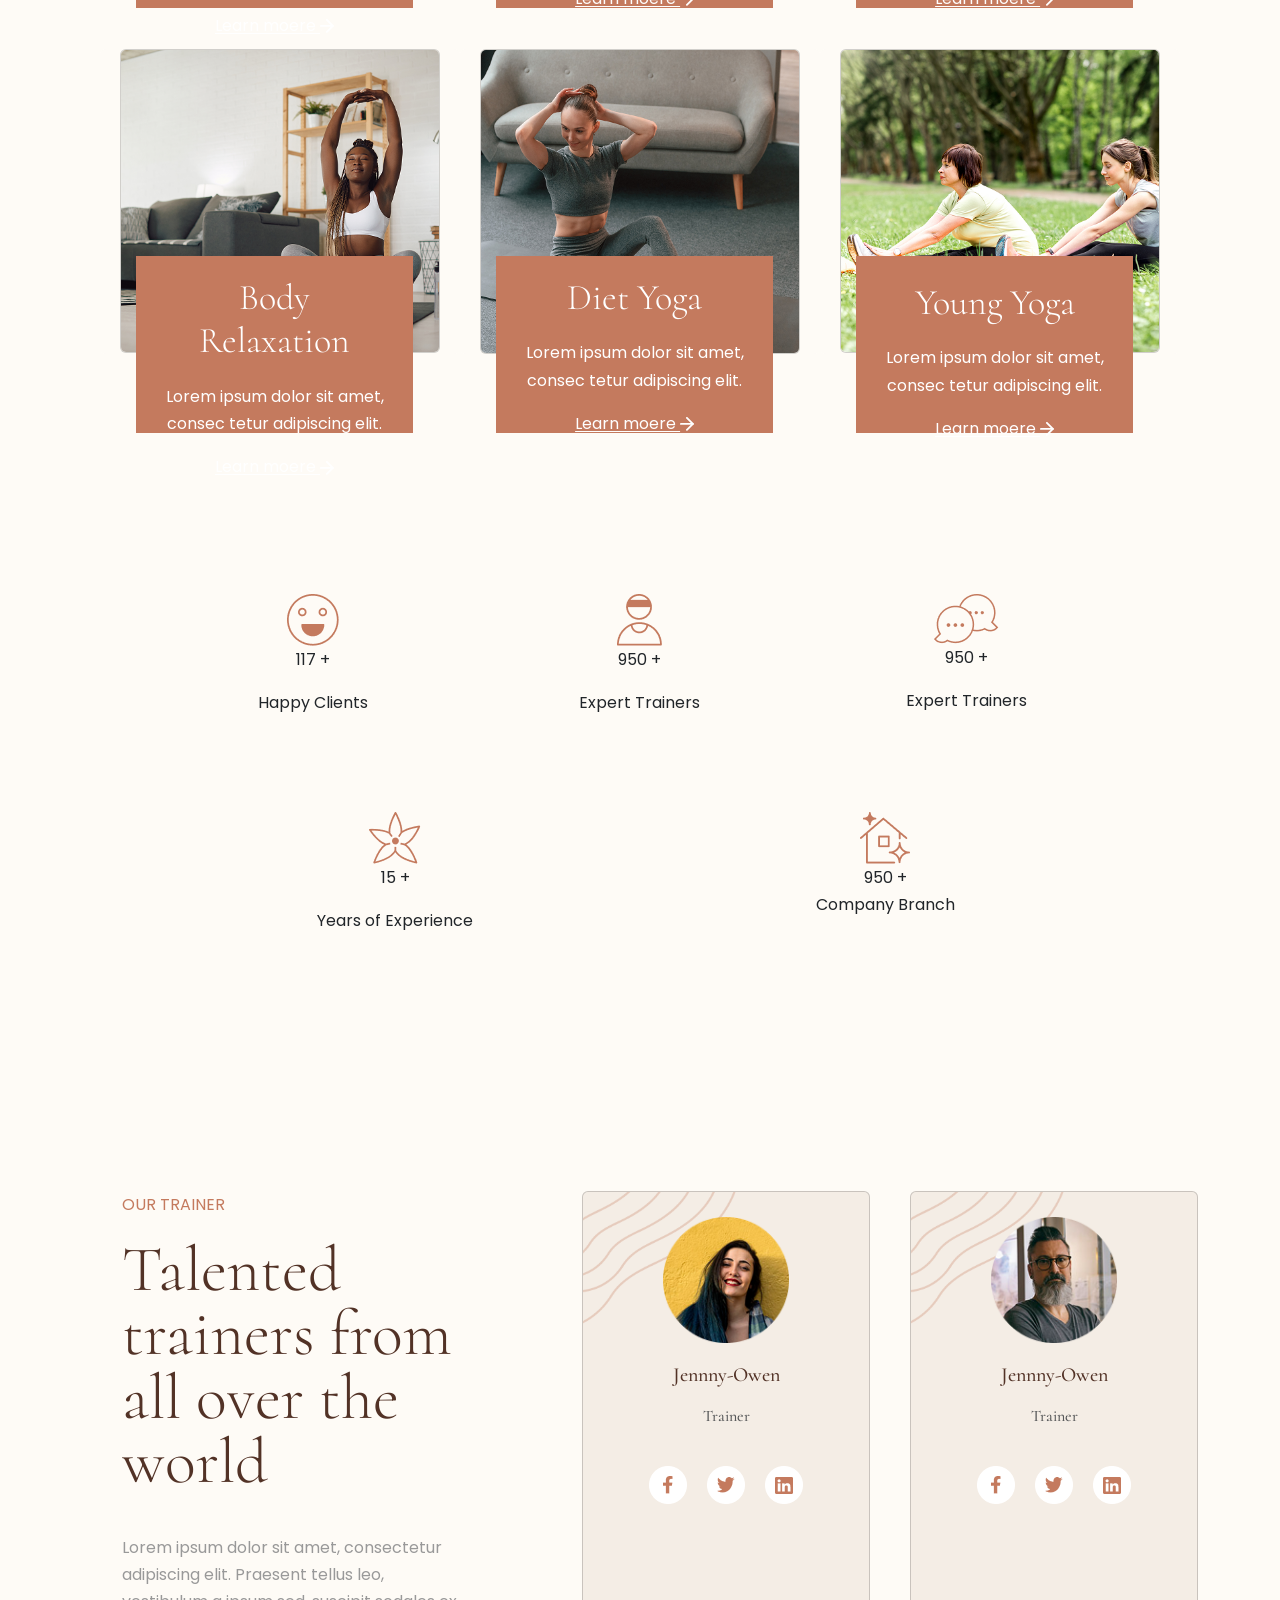
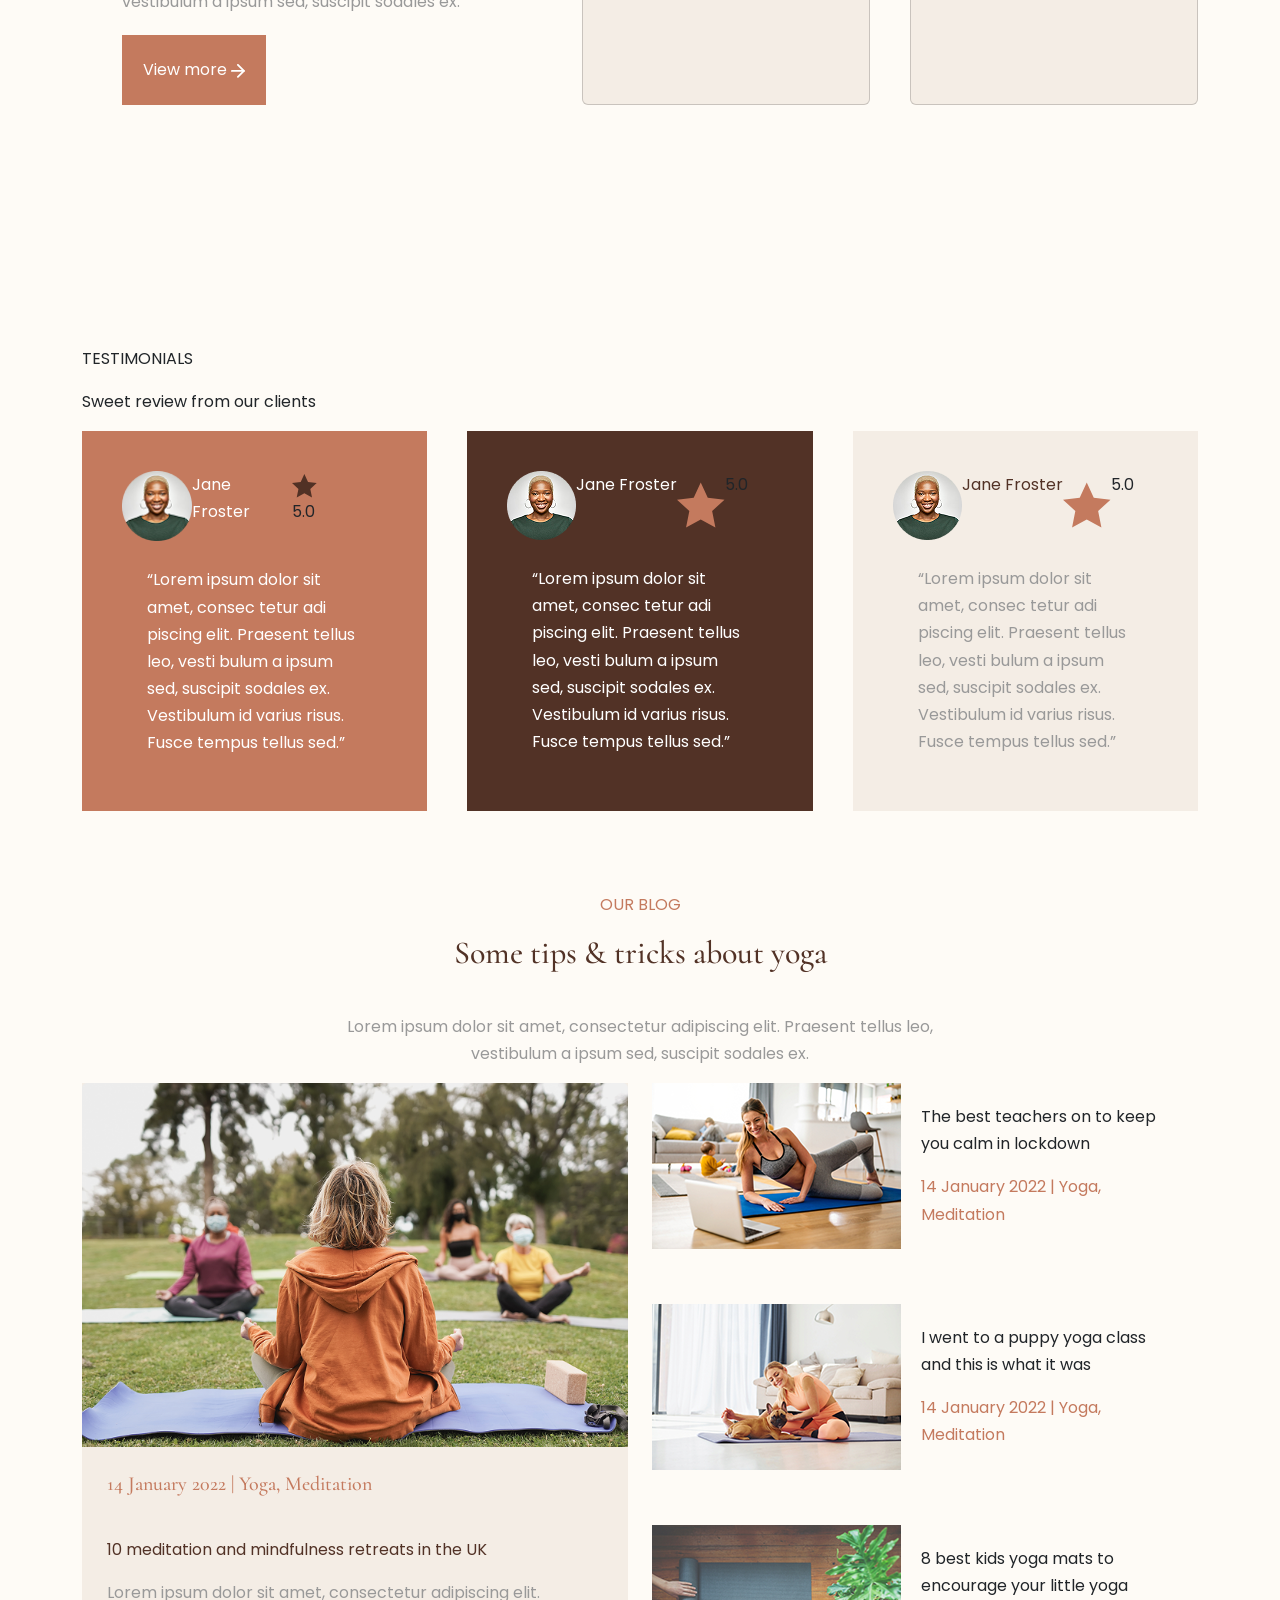
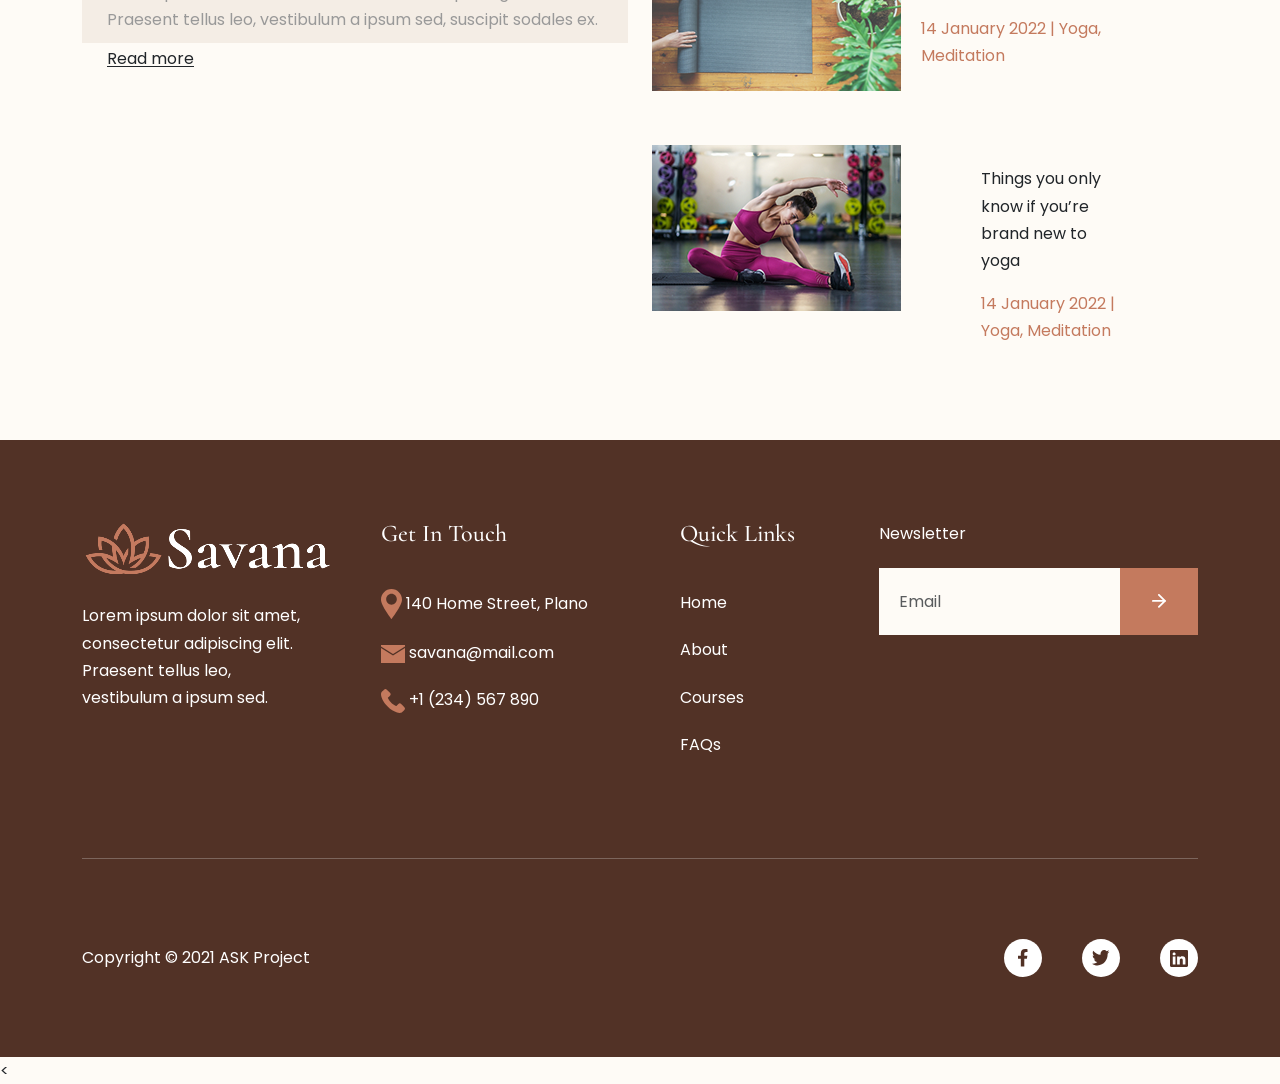
==== commit f651a164: "aboutus section" ====
--- a/index.html
+++ b/index.html
@@ -42,7 +42,7 @@
                         <ul class="navbar-nav mb-2 mb-lg-0 ms-3 text-primary navbar-font">
 
                             <li class="nav-item"><a class="nav-link active " href="#">Home</a></li>
-                            <li class="nav-item"><a class="nav-link" href="#">About</a></li>
+                            <li class="nav-item"><a class="nav-link" href="./aboutus.html">About</a></li>
                             <li class="nav-item"><a class="nav-link" href="#">Courses</a></li>
 
                             <!-- Dropdown -->
@@ -116,47 +116,47 @@
                 <img src="./assests/images/round-circle.png" class="img-fluid" alt="">
                 <img src="./assests/images/right-line.png" class="img-fluid position-absolute end-0 bottom-0" alt="">
             </div>
-            <div class="container position-relative text-center pb-5 pt-4">
+            <div class="container position-relative text-center pb-5 pt-4" ">
 
                 <!-- Small Title -->
-                <div class="row justify-content-center ">
-                    <div class="col-auto">
-                        <h6 class="text-uppercase fw-semibold  heading  ">
-                            About Savana
-                        </h6>
-                    </div>
-                    <!-- Main Heading -->
-                    <div class="row justify-content-center">
-                        <div class="col-lg-10 col-md-10">
-                            <h2 class="fw-semibold text-heading display-4 fw-400">
-                                Happiness is a decision, not a destination.Realize it with us!
-                            </h2>
-                        </div>
-                    </div>
-
-                    <!-- Paragraph -->
-                    <div class="row justify-content-center mb-2">
-                        <div class="col-lg-8 col-md-10">
-                            <p class="text-muted">
-                                Lorem ipsum dolor sit amet, consectetur adipiscing elit. Praesent tellus leo,
-                                vestibulum a ipsum sed, suscipit sodales ex. Vestibulum id varius risus. Fusce tempus
-                                tellus
-                                sed
-                                erat scelerisque venenatis. Donec consequat ultrices quam, vitae dignissim mi sodales
-                                non.
-                            </p>
-                        </div>
-                    </div>
-
-
-                    <div class="row justify-content-center ">
-                        <div class="col-auto">
-                            <a href="#" class="btn btn-primary text-white d-flex align-items-center gap-1 rounded-0 ">
-                                Learn More <span><img src="./assests/images/icons/left-arrow.svg" alt=""></span>
-                            </a>
-                        </div>
-                    </div>
-                </div>
+                <div class=" row justify-content-center ">
+                    <div class=" col-auto">
+                <h6 class="text-uppercase fw-semibold  heading  ">
+                    About Savana
+                </h6>
+            </div>
+            <!-- Main Heading -->
+            <div class="row justify-content-center">
+                <div class="col-lg-10 col-md-10">
+                    <h2 class="fw-semibold text-heading display-4 fw-400">
+                        Happiness is a decision, not a destination.Realize it with us!
+                    </h2>
+                </div>
+            </div>
+
+            <!-- Paragraph -->
+            <div class="row justify-content-center mb-2">
+                <div class="col-lg-8 col-md-10">
+                    <p class="text-muted">
+                        Lorem ipsum dolor sit amet, consectetur adipiscing elit. Praesent tellus leo,
+                        vestibulum a ipsum sed, suscipit sodales ex. Vestibulum id varius risus. Fusce tempus
+                        tellus
+                        sed
+                        erat scelerisque venenatis. Donec consequat ultrices quam, vitae dignissim mi sodales
+                        non.
+                    </p>
+                </div>
+            </div>
+
+
+            <div class="row justify-content-center ">
+                <div class="col-auto">
+                    <a href="#" class="btn btn-primary text-white d-flex align-items-center gap-1 rounded-0 ">
+                        Learn More <span><img src="./assests/images/icons/left-arrow.svg" alt=""></span>
+                    </a>
+                </div>
+            </div>
+            </div>
 
 
 
@@ -289,9 +289,9 @@
 
                 </div>
         </section>
-        <section >
+        <section>
             <div class="container">
-                <div class="profile row gy-3">
+                <div class="profile row gy-3 px-3">
                     <div class="happy-clients col-4 text-center">
                         <img src="./assests/images/smile.png" alt="">
                         <p>117 <span>+</span></p>
@@ -309,8 +309,8 @@
                     </div>
                     <div class="experience-years col-6 text-center">
                         <img src="./assests/images/work-experience.png" alt="">
-                         <p>15 <span>+</span></p>
-                         <p>Years of Experience</p>
+                        <p>15 <span>+</span></p>
+                        <p>Years of Experience</p>
                     </div>
                     <div class="company-branch col-6 text-center">
                         <img src="./assests/images/company-branch.png" alt="">
@@ -318,6 +318,201 @@
                         <p>Company Branch</p>
                     </div>
                 </div>
+            </div>
+        </section>
+        <section class="py-5">
+            <div class="container d-flex justify-content-space-between gap-3">
+                <div>
+                    <div class="left-setion px-2 ">
+                        <div class="heading text-primary mb-1">OUR TRAINER</div>
+                        <div></div>
+                        <h2 class="text-success heading display-3 lh-1 ">Talented trainers from all over the world </h2>
+                        <p class="text-secondary mb-1">Lorem ipsum dolor sit amet, consectetur adipiscing elit. Praesent
+                            tellus leo, vestibulum a ipsum
+                            sed, suscipit sodales ex. </p>
+                        <a href="#" class="btn btn-primary rounded-0 border-none text-white p-1">View more
+                            <span><img src="./assests/images/icons/left-arrow.svg" alt=""></span></a>
+                    </div>
+                </div>
+
+                <div class="right-section  d-flex justify-content-space-between gap-2">
+                    <div class="card bg-danger " style="width: 18rem;">
+                        <div class="card-body px-0">
+                            <img src="./assests/images/group-lines.png" class="position-absolute top-0 img-fluid "
+                                alt="">
+                            <div class="position-relative px-3">
+
+                                <img src="./assests/images/profilepic.png" class="img-fluid mb-1 z-100" alt="">
+                                <h5 class="card-title text-center text-success fw-400">Jennny-Owen</h5>
+                                <h6 class="card-subtitle mb-2 text-body-secondary text-center">Trainer</h6>
+                                <nav class="mb-2  d-flex gap-1 justify-content-center align-items-center">
+                                    <a href="#" class=""><img src="./assests/images/facebook-cardd.png" alt=""></a>
+                                    <a href="#" class=""><img src="./assests/images/twitter-card.png" alt=""></a>
+                                    <a href="#" class=""><img src="./assests/images/linkdin-card.png" alt=""></a>
+                                </nav>
+                            </div>
+
+                        </div>
+                    </div>
+                    <div class="card bg-danger " style="width: 18rem;">
+                        <div class="card-body px-0">
+                            <img src="./assests/images/group-lines.png" class="position-absolute top-0 img-fluid"
+                                alt="">
+                            <div class="position-relative px-3">
+                                <img src="./assests/images/secondprofilepic.png" class="img-fluid mb-1 z-100" alt="">
+                                <h5 class="card-title text-center text-success fw-400">Jennny-Owen</h5>
+                                <h6 class="card-subtitle mb-2 text-body-secondary text-center">Trainer</h6>
+                                <nav class="mb-2  d-flex gap-1 justify-content-center align-items-center">
+                                    <a href="#" class=""><img src="./assests/images/facebook-cardd.png" alt=""></a>
+                                    <a href="#" class=""><img src="./assests/images/twitter-card.png" alt=""></a>
+                                    <a href="#" class=""><img src="./assests/images/linkdin-card.png" alt=""></a>
+                                </nav>
+                            </div>
+
+
+                        </div>
+                    </div>
+                </div>
+            </div>
+        </section>
+        <section>
+            <div class="container">
+                <p>TESTIMONIALS</p>
+                <p>Sweet review from our clients</p>
+                <div class="d-flex justify-cotent-space-between gap-2">
+                    <div class="cards py-2 px-2 mb-3 bg-primary">
+                        <!-- card-1  -->
+                        <div class="card-header  d-flex justify-content-space-between">
+                            <div class="d-flex justify-content-space-between">
+                                <img src="./assests/images/profile-card.png" class="img-fluid" alt="">
+                                <p class="text-white">Jane Froster</p>
+                                <!-- <p>Client</p> -->
+                            </div>
+                            <div class="justify-content-end">
+                                <img src="./assests/images/star-card-1.svg" class="img-fluid" alt="">
+                                <p>5.0</p>
+                            </div>
+                        </div>
+                        <div class="card-body text-white">
+                            <p>“Lorem ipsum dolor sit amet, consec tetur adi piscing elit. Praesent tellus leo, vesti
+                                bulum a ipsum sed, suscipit sodales ex. Vestibulum id varius risus. Fusce tempus tellus
+                                sed.”</p>
+                        </div>
+
+                    </div>
+                    <div class="cards py-2 px-2 mb-3 bg-success">
+                        <!-- card-2 -->
+                        <div class="card-header   d-flex justify-content-space-between">
+                            <div class="d-flex justify-content-space-between">
+                                <img src="./assests/images/profile-card.png" class="img-fluid" alt="">
+                                <p class="text-white">Jane Froster</p>
+                                <!-- <p>Client</p> -->
+                            </div>
+                            <div class="d-flex justify-content-space-between">
+                                <img src="./assests/images/star-card-2.svg" class="img-fluid" alt="">
+                                <p>5.0</p>
+                            </div>
+                        </div>
+                        <div class="card-body text-white">
+                            <p>“Lorem ipsum dolor sit amet, consec tetur adi piscing elit. Praesent tellus leo, vesti
+                                bulum a ipsum sed, suscipit sodales ex. Vestibulum id varius risus. Fusce tempus tellus
+                                sed.”</p>
+                        </div>
+
+                    </div>
+                    <div class="cards py-2 px-2 mb-3 bg-danger">
+                        <!-- card-3  -->
+                        <div class="card-header d-flex justify-content-space-between">
+                            <div class="d-flex justify-content-space-between">
+                                <img src="./assests/images/profile-card.png" class="img-fluid" alt="">
+                                <p class="text-success">Jane Froster</p>
+                                <!-- <p>Client</p> -->
+                            </div>
+                            <div class="d-flex justify-content-space-between">
+                                <img src="./assests/images/star-card-2.svg" class="img-fluid" alt="">
+                                <p>5.0</p>
+                            </div>
+                        </div>
+                        <div class="card-body text-secondary">
+                            <p>“Lorem ipsum dolor sit amet, consec tetur adi piscing elit. Praesent tellus leo, vesti
+                                bulum a ipsum sed, suscipit sodales ex. Vestibulum id varius risus. Fusce tempus tellus
+                                sed.”</p>
+                        </div>
+
+                    </div>
+                </div>
+            </div>
+
+        </section>
+        <section>
+            <div class="container ">
+                <p class="text-center text-primary">OUR BLOG</p>
+                <h2 class="text-center">Some tips & tricks about yoga</h2>
+                <p class="px-5 col-12 text-secondary text-center">Lorem ipsum dolor sit amet, consectetur adipiscing elit. Praesent tellus leo, vestibulum a ipsum sed,
+                    suscipit sodales ex. </p>
+                <div class="row">
+                    <div class="col-6">
+                        <div class="card rounded-0 border-0 bg-danger">
+                            <img src="./assests/images/image-placeholder.png" class="card-img-top" alt="...">
+                            <div class="card-body">
+                                <h5 class="card-title text-primary">14 January 2022 | Yoga, Meditation</h5>
+                                <p class="card-text text-success">10 meditation and mindfulness retreats in the UK</p>
+                                <p class="text-secondary">Lorem ipsum dolor sit amet, consectetur adipiscing elit.
+                                    Praesent tellus leo, vestibulum a ipsum sed, suscipit sodales ex.</p>
+                            </div>
+
+                            <div class="card-body">
+                                <a href="#" class="card-link text-dark">Read more</a>
+
+                            </div>
+                        </div>
+                    </div>
+                    <div class="col-6 mb-1">
+                        <div class="col gap-1">
+                            <div class="row-4 d-flex mb-2">
+                                <div>
+                                    <img src="./assests/images/card-right-1.png" alt="">
+                                </div>
+                                <div class="p-1">
+                                    <p>The best teachers on to keep you calm in lockdown</p>
+                                    <p class="text-primary">14 January 2022 | Yoga, Meditation</p>
+                                </div>
+
+                            </div>
+                            <div class="r0w-4 d-flex mb-2">
+                                <div>
+                                    <img src="./assests/images/card-2-right.png" alt="">
+                                </div>
+                                 <div class="p-1">
+                                    <p>I went to a puppy yoga class and this is what it was</p>
+                                    <p class="text-primary">14 January 2022 | Yoga, Meditation</p>
+                                </div>
+                                
+                            </div>
+                            <div class="row-4 d-flex mb-2">
+                                <div>
+                                    <img src="./assests/images/card-3-right.png" alt="">
+                                </div>
+                                <div class="p-1">
+                                    <p>8 best kids yoga mats to encourage your little yoga</p>
+                                    <p class="text-primary">14 January 2022 | Yoga, Meditation</p>
+                                </div>
+                                
+                            </div>
+                            <div class="row-4 d-flex mb-2">
+                                <div>
+                                    <img src="./assests/images/card-5-right.png" alt=""> 
+                                </div>
+                                <div class="p-1 px-3">
+                                    <p>Things you only know if you’re brand new to yoga</p>
+                                    <p class="text-primary">14 January 2022 | Yoga, Meditation</p>
+                                </div>
+                            </div>
+                        </div>
+                    </div>
+                </div>
+
+            </div>
             </div>
         </section>
 
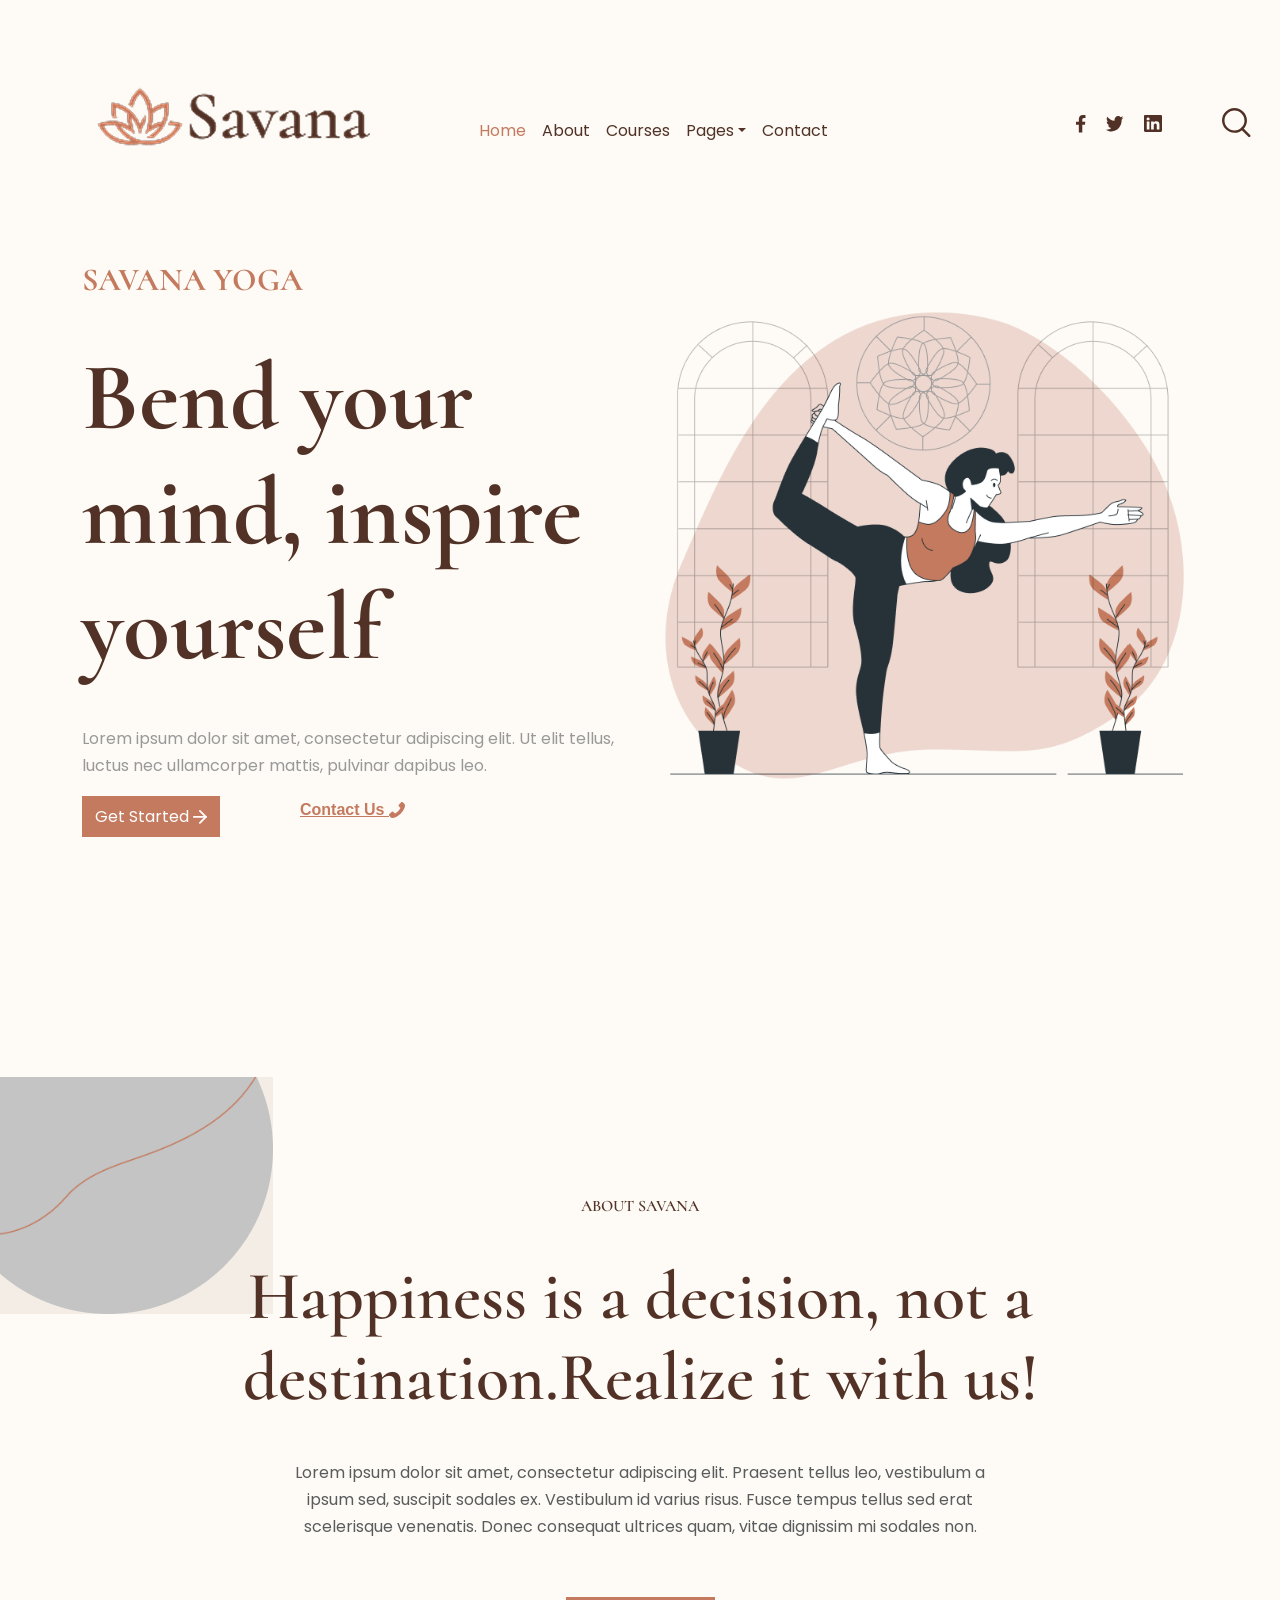
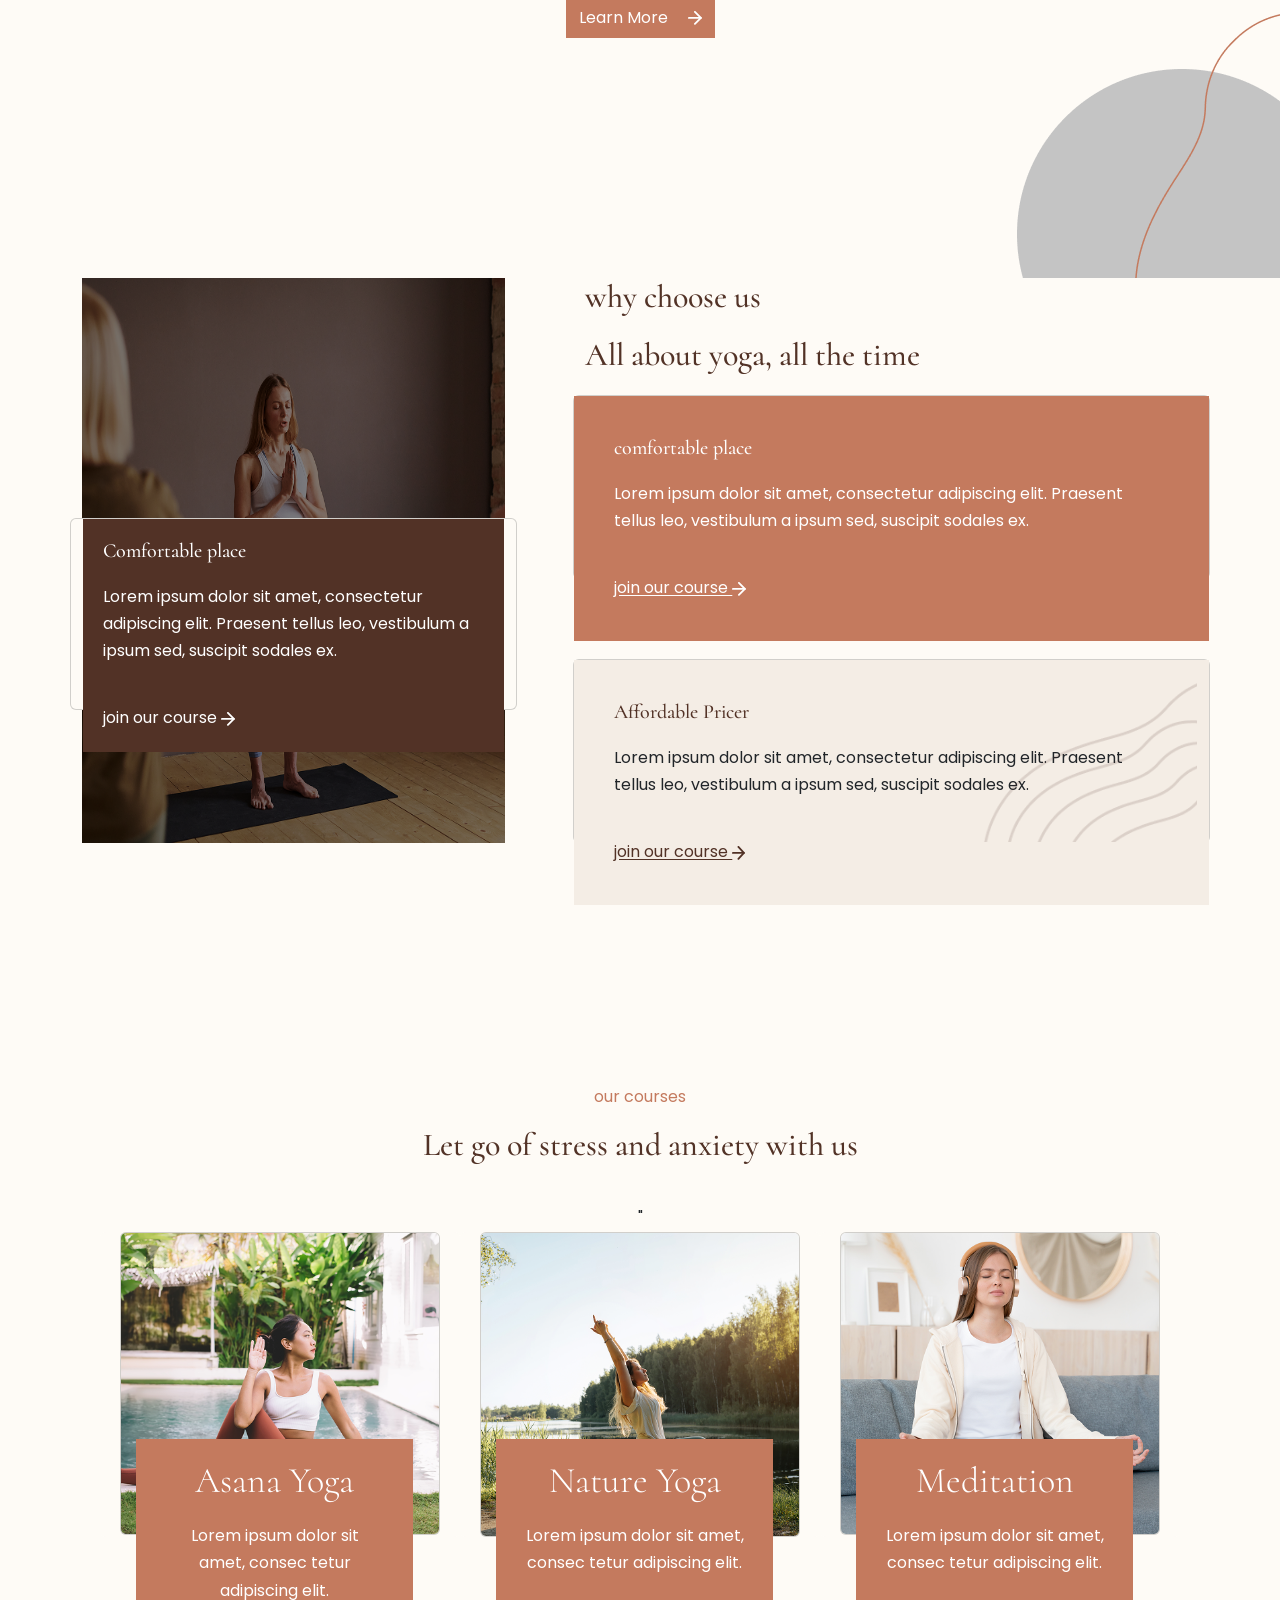
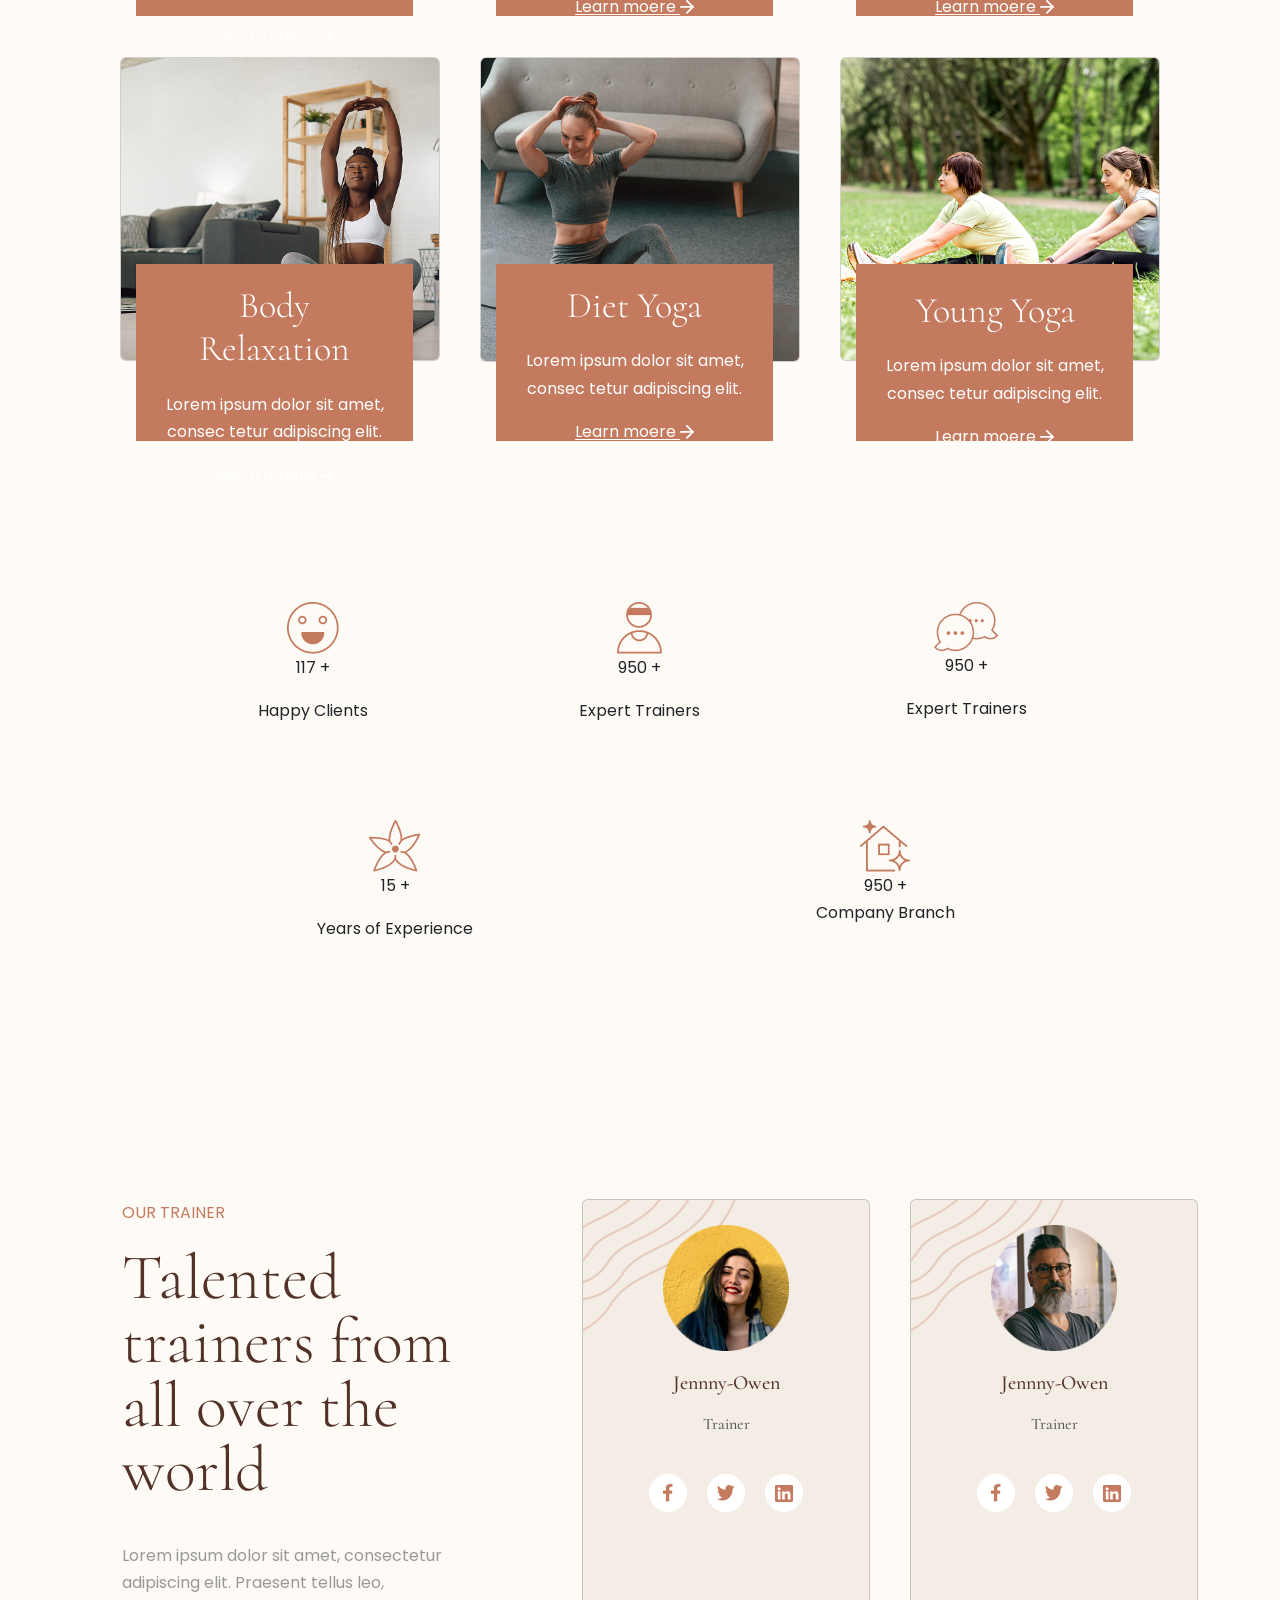
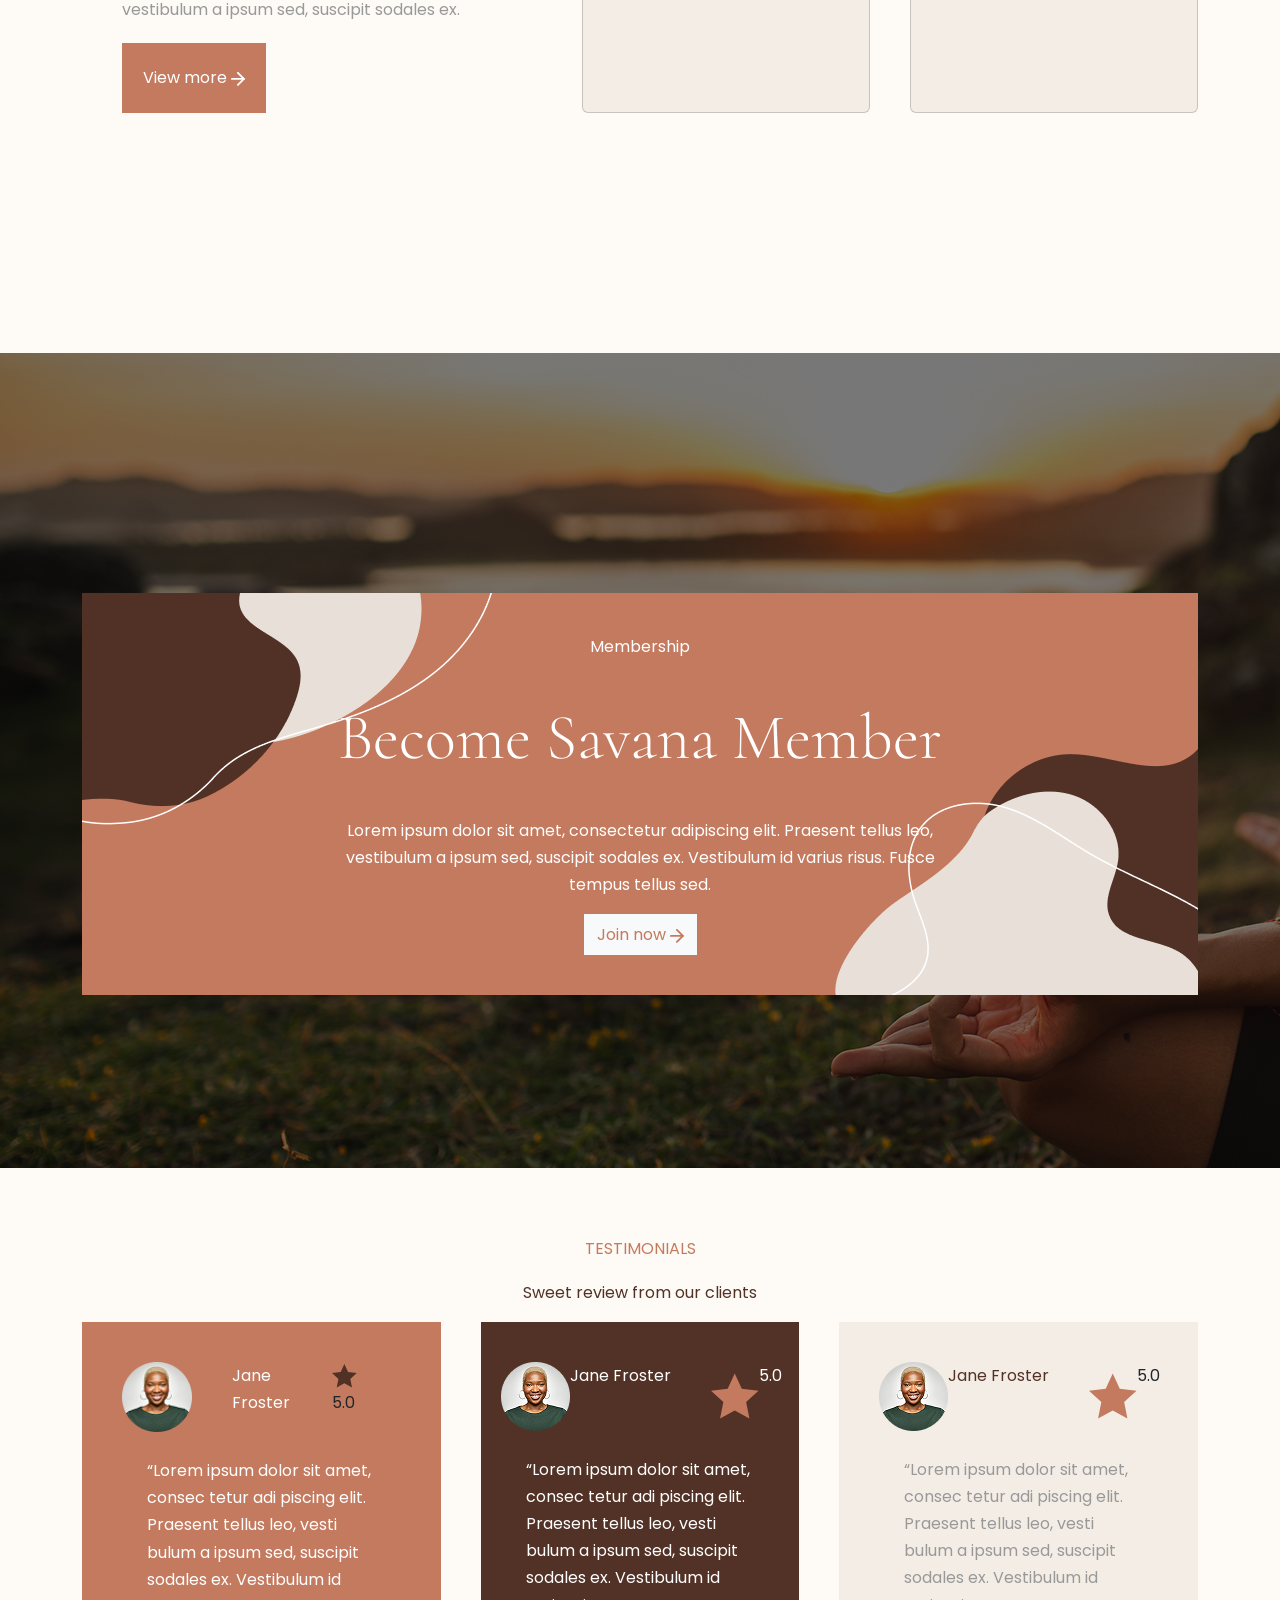
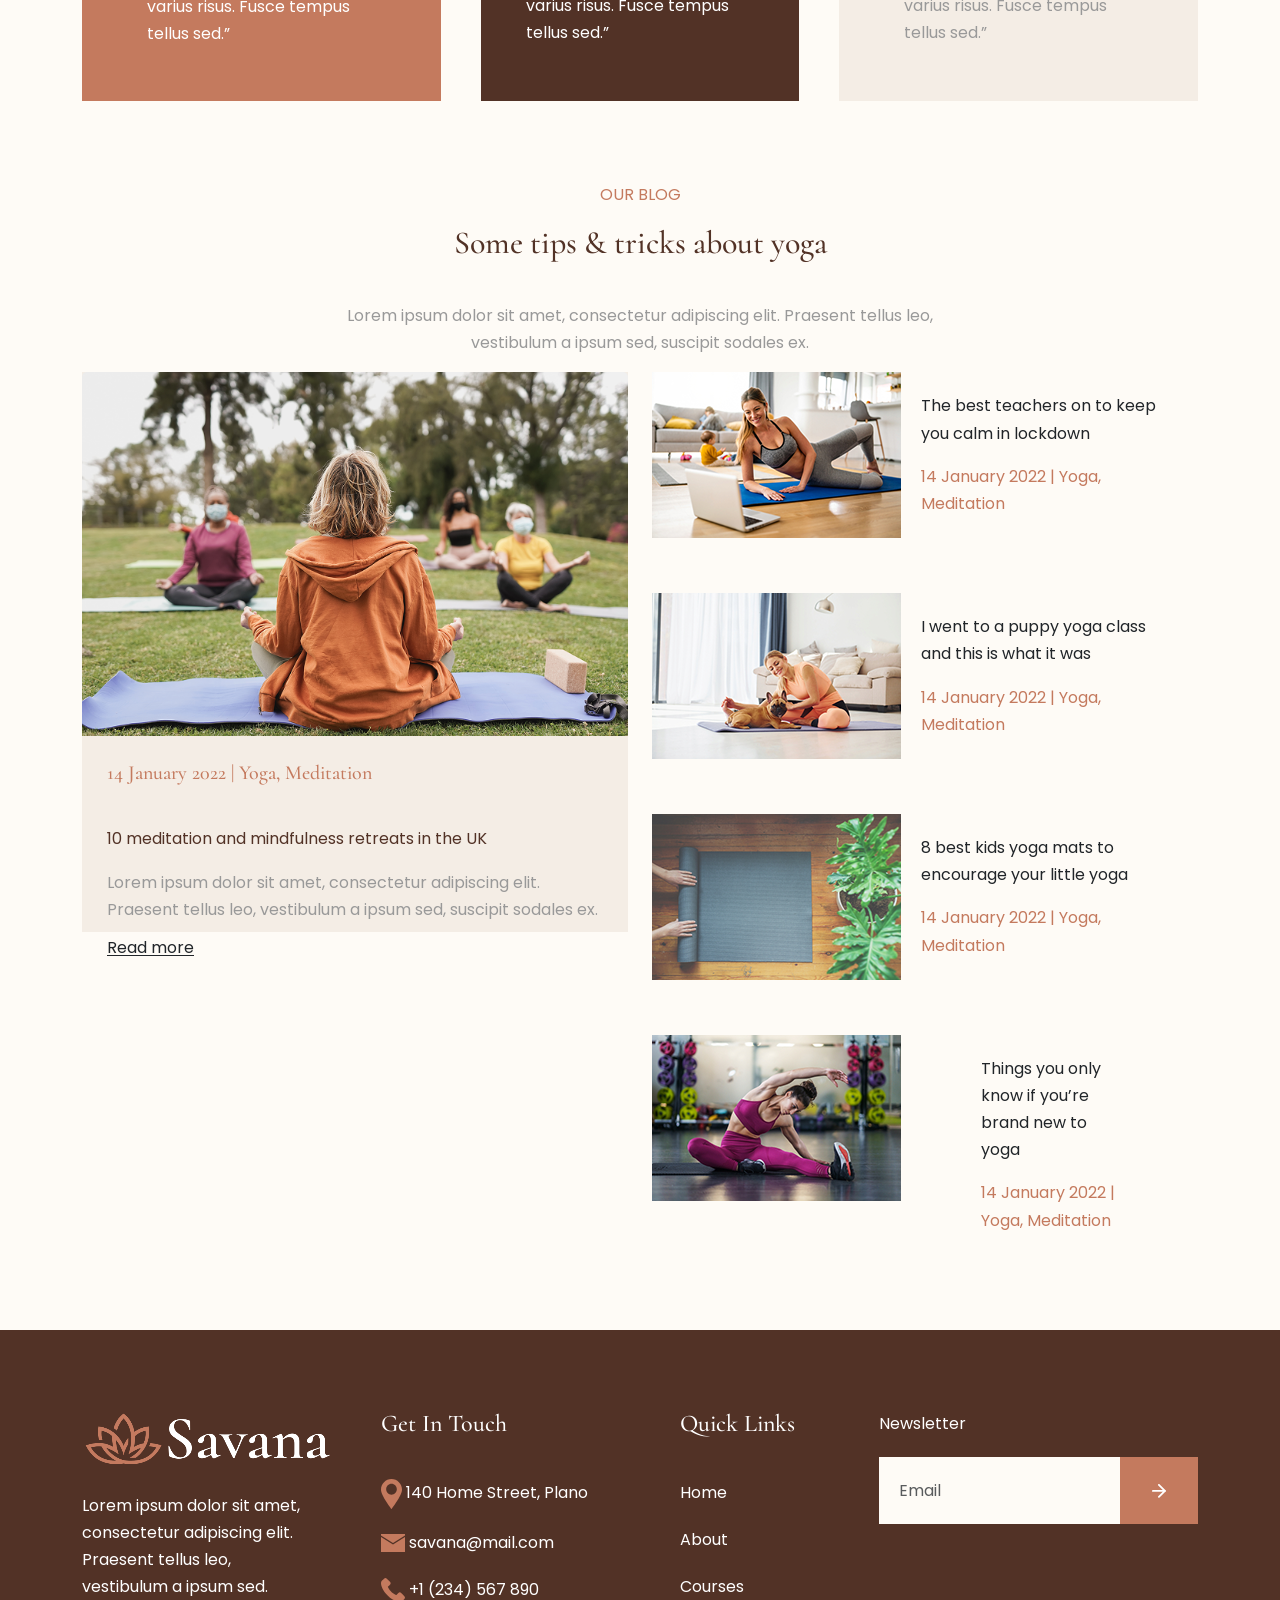
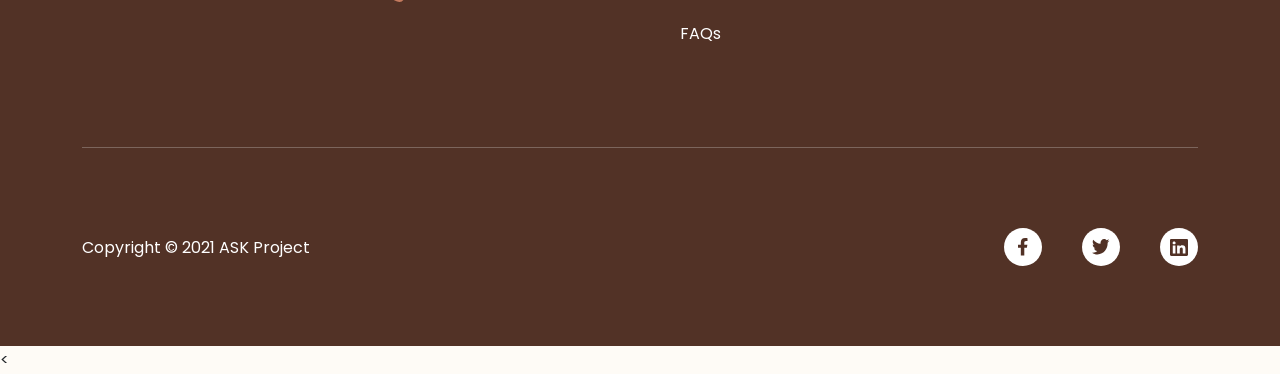
==== commit 6f1e1504: "homepages" ====
--- a/index.html
+++ b/index.html
@@ -76,34 +76,41 @@
     </header>
 
     <main>
-        <section>
-            <div
-                class="container  container-md container-sm container-fluid d-flex align-items-center justify-content-between hero-section  mb-5 ">
-                <div class="right-section">
-                    <div class=" border-none">
-                        <h2 class="subheading text-primary ds-1 body-font fw-bold">SAVANA YOGA</h2>
-                        <h1 class="main-heading heading display-6 fw-400 font-heading">Bend your mind, inspire yourself
-                        </h1>
-                        <p class="display-1 text-secondary pe-5 mb-4">Lorem ipsum dolor sit amet, consectetur adipiscing
-                            elit. Ut
-                            elit tellus,
-                            luctus nec ullamcorper mattis, pulvinar dapibus leo.</p>
-                        <div class="footer d-flex align-items-center gap-3">
-                            <a href="#" class="btn btn-primary text-white rounded-0">get started <span><img
-                                        src="./assests/images/icons/left-arrow.svg" alt=""></span></a>
-                            <a class="icon-link icon-link-hover text-primary"
-                                style="--bs-link-hover-color-rgb: 255,255,255;" href="#"><span>Contact Us <img
-                                        src="./assests/images/phone-call.png" alt="phone icon" width="16" height="16"
-                                        class="ms-1"></span></a>
-
-                        </div>
-                    </div>
-                </div>
-                <div class="leftsection">
-                    <img src="./assests/images/yoga-girl.png" alt="Hero Image" class="img-fluid">
-                </div>
-            </div>
-        </section>
+        <section class="mb-5">
+            <div class="container">
+                <div class="row align-items-center">
+
+                    <!-- Left Text -->
+                    <div class="col-12 col-md-6 mb-4 mb-md-0">
+                        <h2 class="text-primary fw-bold">SAVANA YOGA</h2>
+                        <h1 class="display-6 fw-bold">Bend your mind, inspire yourself</h1>
+                        <p class="text-secondary">
+                            Lorem ipsum dolor sit amet, consectetur adipiscing elit. Ut elit tellus,
+                            luctus nec ullamcorper mattis, pulvinar dapibus leo.
+                        </p>
+
+                        <div class="d-flex gap-3">
+                            <a href="#" class="btn btn-primary text-white rounded-0">
+                                Get Started
+                                <img src="./assests/images/icons/left-arrow.svg">
+                            </a>
+
+                            <a href="#" class="text-primary fw-semibold">
+                                Contact Us
+                                <img src="./assests/images/phone-call.png" width="16">
+                            </a>
+                        </div>
+                    </div>
+
+                    <!-- Right Image -->
+                    <div class="col-12 col-md-6 text-center">
+                        <img src="./assests/images/yoga-girl.png" class="img-fluid" alt="">
+                    </div>
+
+                </div>
+            </div>
+        </section>
+
         <section class="about-savana  position-relative d-flex justify-content-center py-3bg-light h-auto ">
 
             <!-- Background image -->
@@ -375,22 +382,75 @@
                 </div>
             </div>
         </section>
+        <section class="py-5 position-relative bg-savana ">
+            <div class="container">
+                <div class="bg-primary position-relative  text-center">
+
+                    <!-- Left Decorative Image -->
+                    <img src="./assests/images/member-right.png"
+                        class="position-absolute start-0 top-0 img-fluid "
+                        alt="">
+
+                    <!-- Right Decorative Image -->
+                    <img src="./assests/images/member-left.png"
+                        class="position-absolute end-0 bottom-0 img-fluid "
+                        alt="">
+
+                    <!-- Content -->
+                    <p class=" mb-1 pt-2 text-white">Membership</p>
+
+                    <h2 class="display-3  pt-1 text-white">
+                        Become Savana Member
+                    </h2>
+
+                    <p class="text-white px-5" >
+                        Lorem ipsum dolor sit amet, consectetur adipiscing elit.
+                        Praesent tellus leo, vestibulum a ipsum sed, suscipit sodales ex.
+                        Vestibulum id varius risus. Fusce tempus tellus sed.
+                    </p>
+
+                    <a href="#" class="btn btn-light  text-primary border-none rounded-0 mb-2">Join now <span><img src="./assests/images/icons/left-arrow-primary.svg" alt=""></span></a>
+
+                </div>
+            </div>
+        </section>
+
         <section>
             <div class="container">
-                <p>TESTIMONIALS</p>
-                <p>Sweet review from our clients</p>
+                <p class="text-center text-primary">TESTIMONIALS</p>
+                <p class="text-center text-success">Sweet review from our clients</p>
                 <div class="d-flex justify-cotent-space-between gap-2">
                     <div class="cards py-2 px-2 mb-3 bg-primary">
                         <!-- card-1  -->
                         <div class="card-header  d-flex justify-content-space-between">
+                            <div class="d-flex justify-content-space-between gap-2">
+                                <img src="./assests/images/profile-card.png" class="img-fluid" alt="">
+                                <p class="text-white">Jane Froster</p>
+                                <!-- <p>Client</p> -->
+                            </div>
+                            <div class="justify-content-end">
+                                <img src="./assests/images/star-card-1.svg" class="img-fluid" alt="">
+                                <p>5.0</p>
+                            </div>
+                        </div>
+                        <div class="card-body text-white">
+                            <p>“Lorem ipsum dolor sit amet, consec tetur adi piscing elit. Praesent tellus leo, vesti
+                                bulum a ipsum sed, suscipit sodales ex. Vestibulum id varius risus. Fusce tempus tellus
+                                sed.”</p>
+                        </div>
+
+                    </div>
+                    <div class="cards py-2 px-1 mb-3 bg-success">
+                        <!-- card-2 -->
+                        <div class="card-header   d-flex justify-content-start gap-2">
                             <div class="d-flex justify-content-space-between">
                                 <img src="./assests/images/profile-card.png" class="img-fluid" alt="">
                                 <p class="text-white">Jane Froster</p>
                                 <!-- <p>Client</p> -->
                             </div>
-                            <div class="justify-content-end">
-                                <img src="./assests/images/star-card-1.svg" class="img-fluid" alt="">
-                                <p>5.0</p>
+                            <div class="d-flex justify-content-space-between">
+                                <img src="./assests/images/star-card-2.svg" class="img-fluid" alt="">
+                                <p class="text-white">5.0</p>
                             </div>
                         </div>
                         <div class="card-body text-white">
@@ -400,29 +460,9 @@
                         </div>
 
                     </div>
-                    <div class="cards py-2 px-2 mb-3 bg-success">
-                        <!-- card-2 -->
-                        <div class="card-header   d-flex justify-content-space-between">
-                            <div class="d-flex justify-content-space-between">
-                                <img src="./assests/images/profile-card.png" class="img-fluid" alt="">
-                                <p class="text-white">Jane Froster</p>
-                                <!-- <p>Client</p> -->
-                            </div>
-                            <div class="d-flex justify-content-space-between">
-                                <img src="./assests/images/star-card-2.svg" class="img-fluid" alt="">
-                                <p>5.0</p>
-                            </div>
-                        </div>
-                        <div class="card-body text-white">
-                            <p>“Lorem ipsum dolor sit amet, consec tetur adi piscing elit. Praesent tellus leo, vesti
-                                bulum a ipsum sed, suscipit sodales ex. Vestibulum id varius risus. Fusce tempus tellus
-                                sed.”</p>
-                        </div>
-
-                    </div>
                     <div class="cards py-2 px-2 mb-3 bg-danger">
                         <!-- card-3  -->
-                        <div class="card-header d-flex justify-content-space-between">
+                        <div class="card-header d-flex justify-content-space-between gap-2">
                             <div class="d-flex justify-content-space-between">
                                 <img src="./assests/images/profile-card.png" class="img-fluid" alt="">
                                 <p class="text-success">Jane Froster</p>
@@ -448,7 +488,8 @@
             <div class="container ">
                 <p class="text-center text-primary">OUR BLOG</p>
                 <h2 class="text-center">Some tips & tricks about yoga</h2>
-                <p class="px-5 col-12 text-secondary text-center">Lorem ipsum dolor sit amet, consectetur adipiscing elit. Praesent tellus leo, vestibulum a ipsum sed,
+                <p class="px-5 col-12 text-secondary text-center">Lorem ipsum dolor sit amet, consectetur adipiscing
+                    elit. Praesent tellus leo, vestibulum a ipsum sed,
                     suscipit sodales ex. </p>
                 <div class="row">
                     <div class="col-6">
@@ -483,11 +524,11 @@
                                 <div>
                                     <img src="./assests/images/card-2-right.png" alt="">
                                 </div>
-                                 <div class="p-1">
+                                <div class="p-1">
                                     <p>I went to a puppy yoga class and this is what it was</p>
                                     <p class="text-primary">14 January 2022 | Yoga, Meditation</p>
                                 </div>
-                                
+
                             </div>
                             <div class="row-4 d-flex mb-2">
                                 <div>
@@ -497,11 +538,11 @@
                                     <p>8 best kids yoga mats to encourage your little yoga</p>
                                     <p class="text-primary">14 January 2022 | Yoga, Meditation</p>
                                 </div>
-                                
+
                             </div>
                             <div class="row-4 d-flex mb-2">
                                 <div>
-                                    <img src="./assests/images/card-5-right.png" alt=""> 
+                                    <img src="./assests/images/card-5-right.png" alt="">
                                 </div>
                                 <div class="p-1 px-3">
                                     <p>Things you only know if you’re brand new to yoga</p>
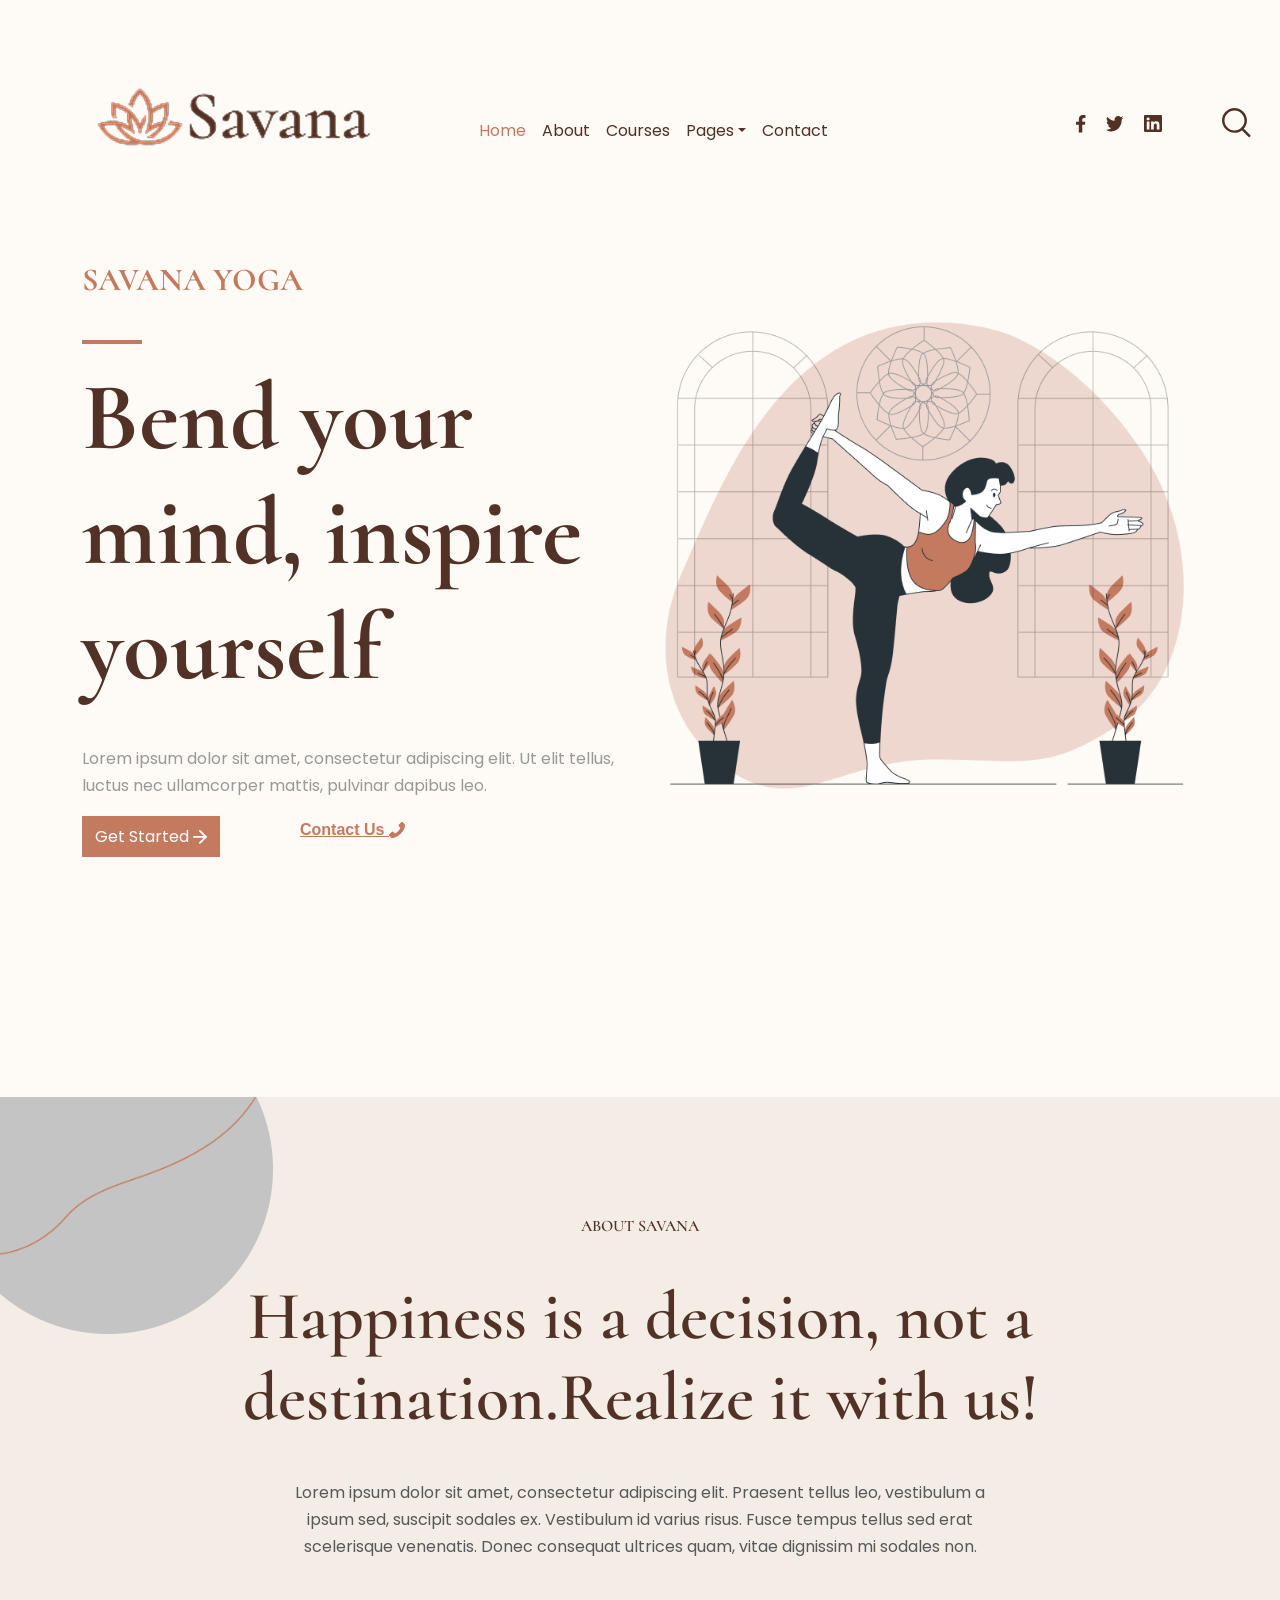
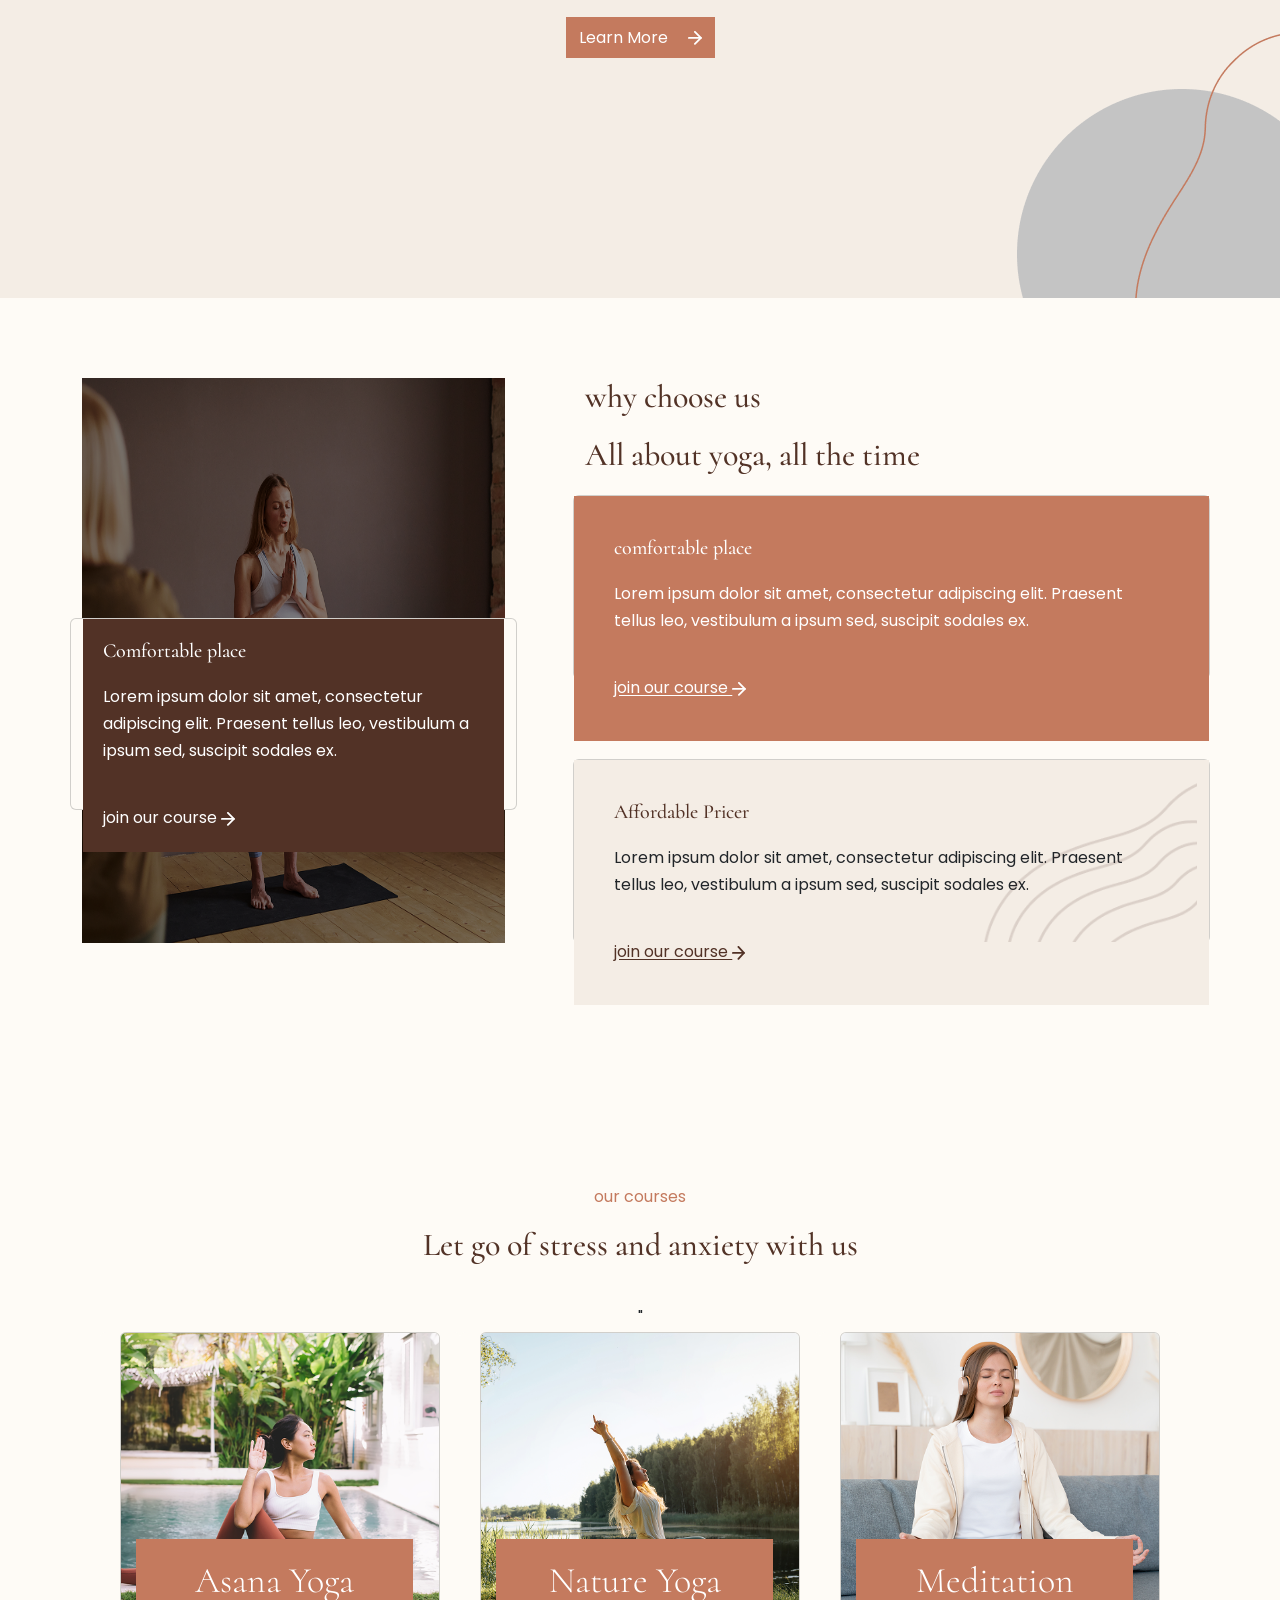
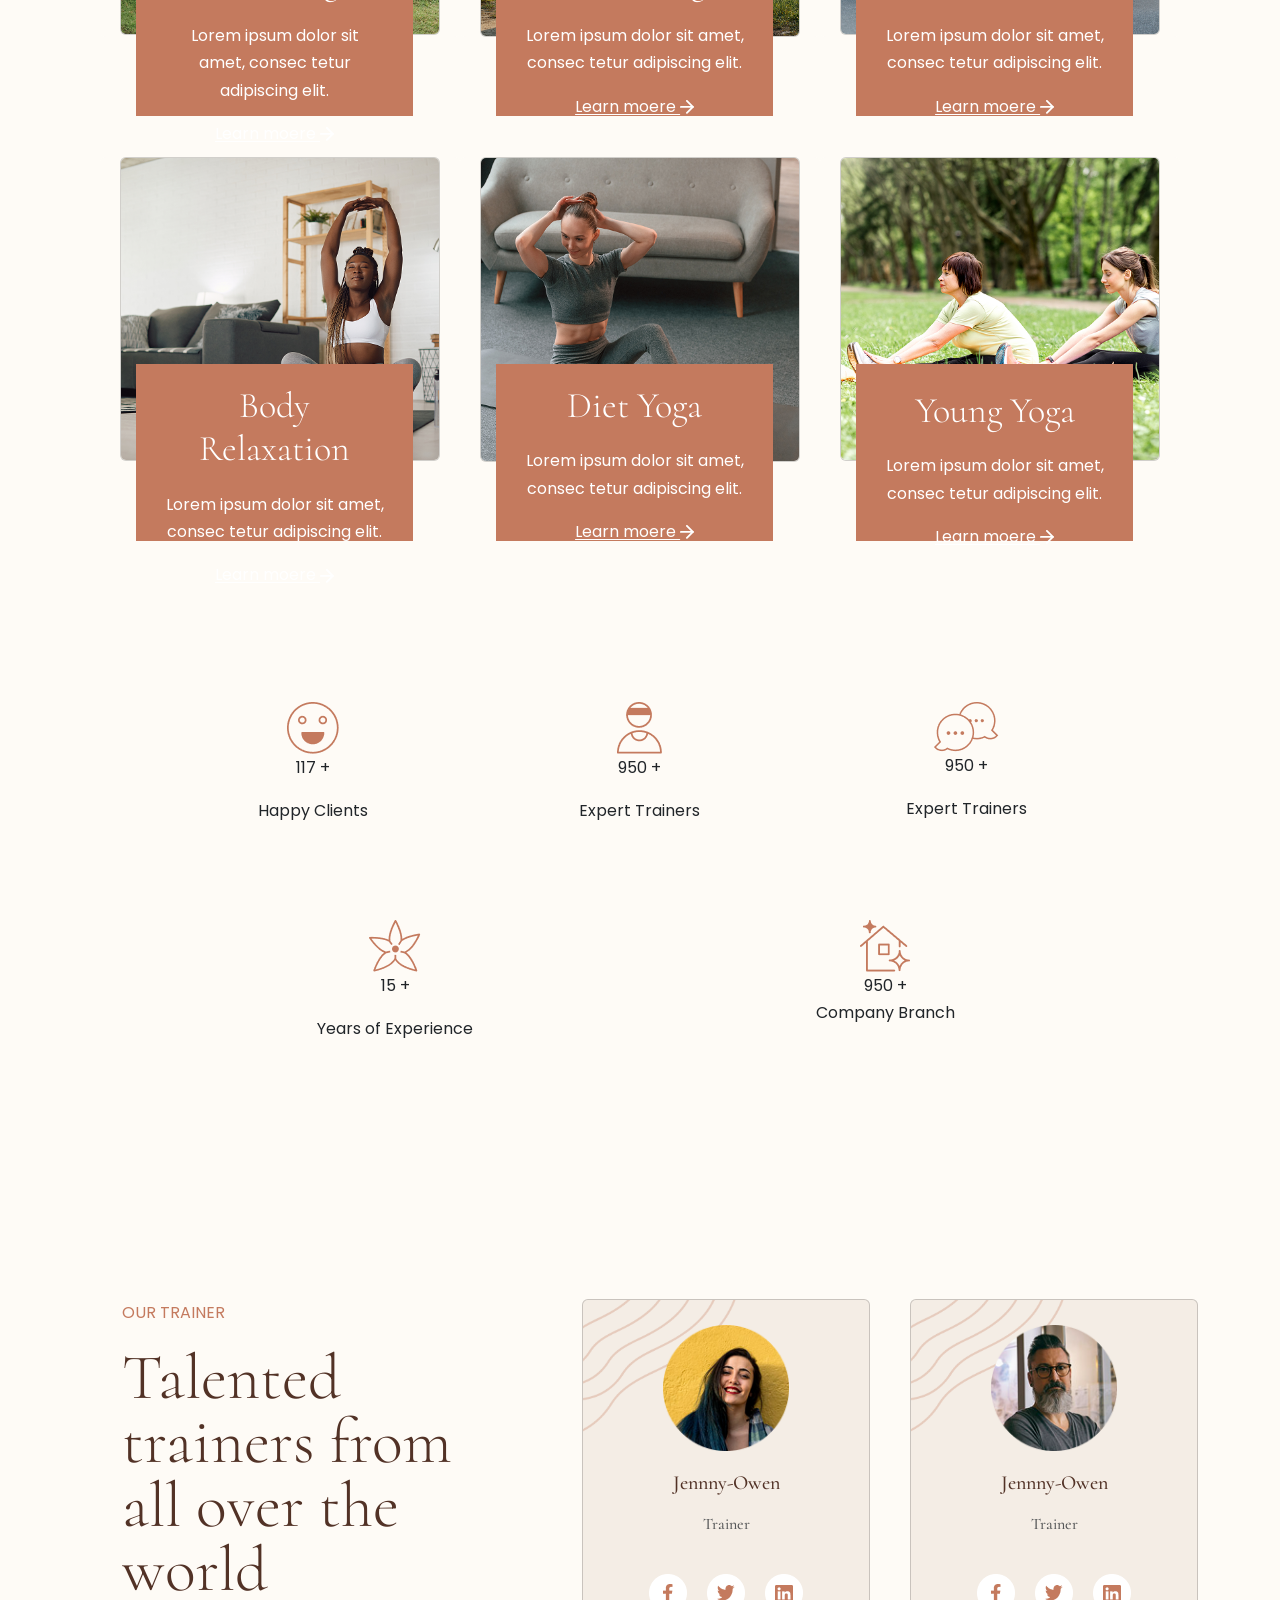
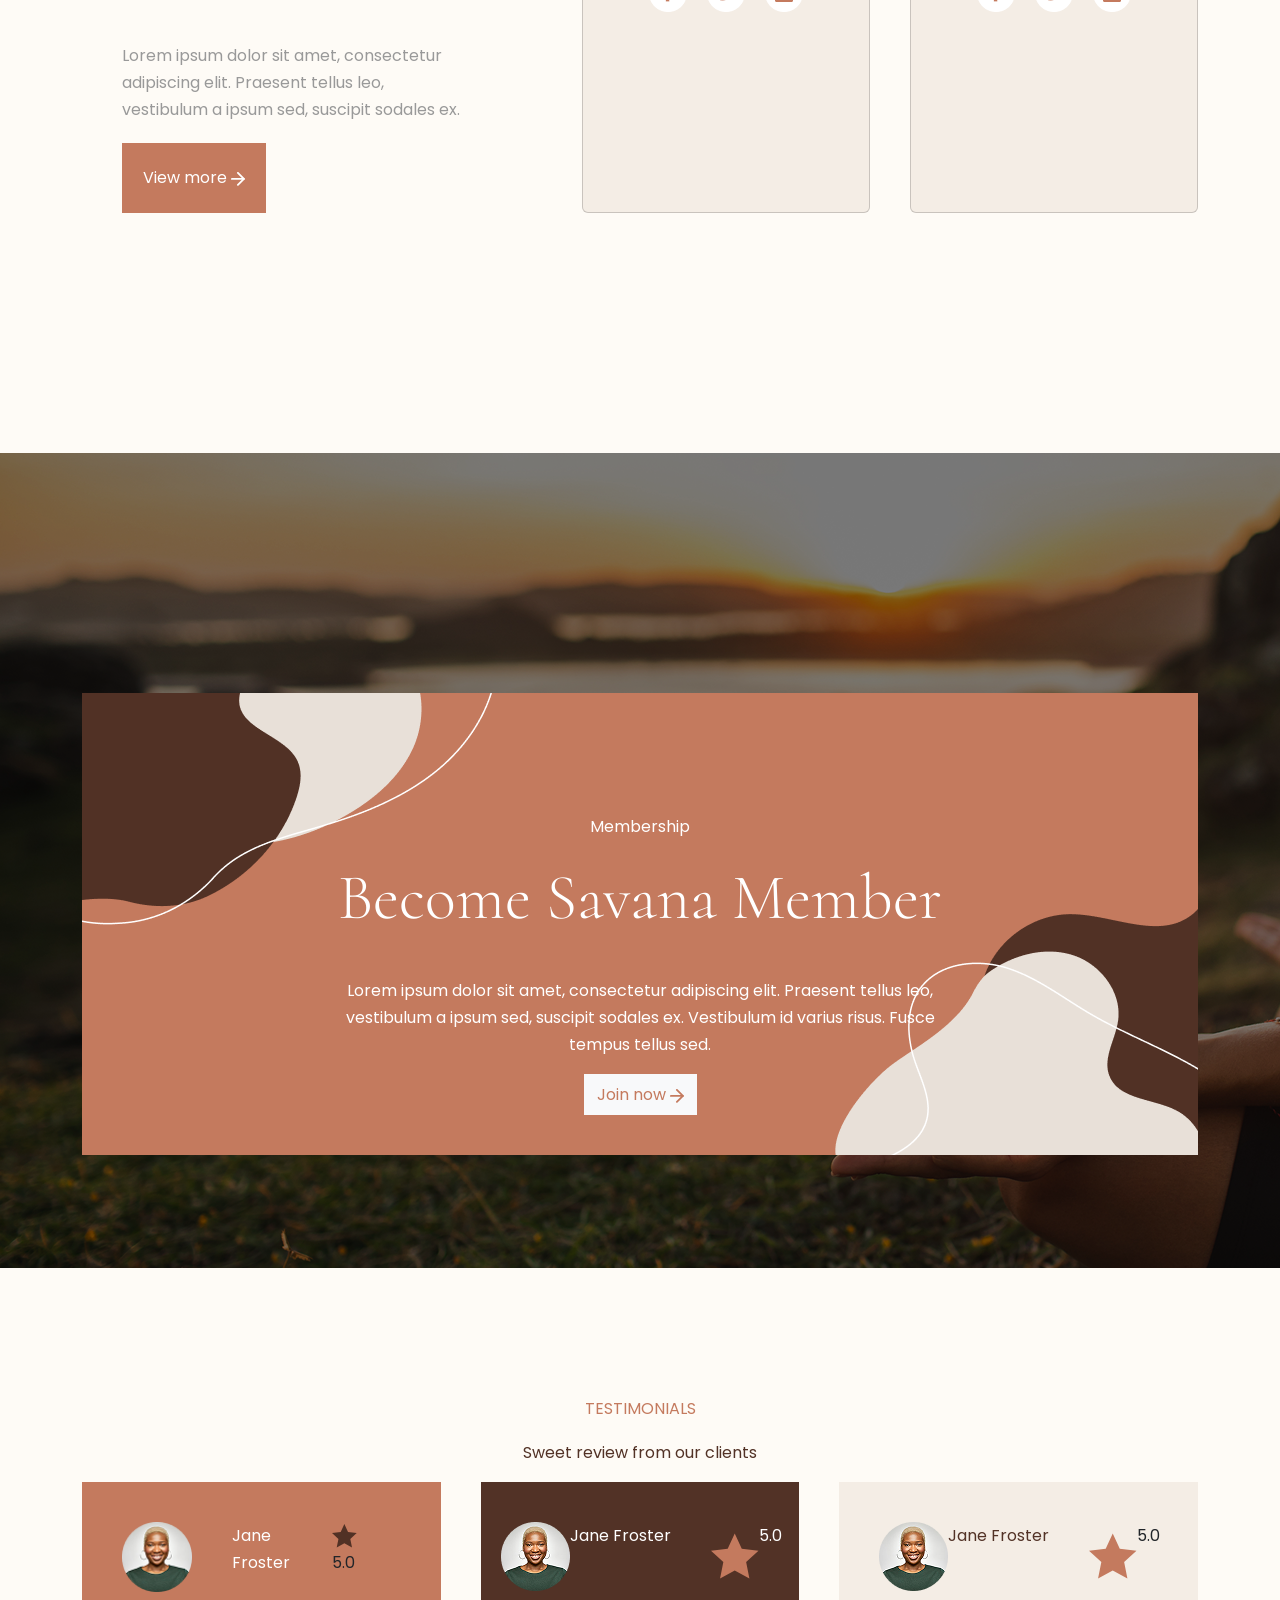
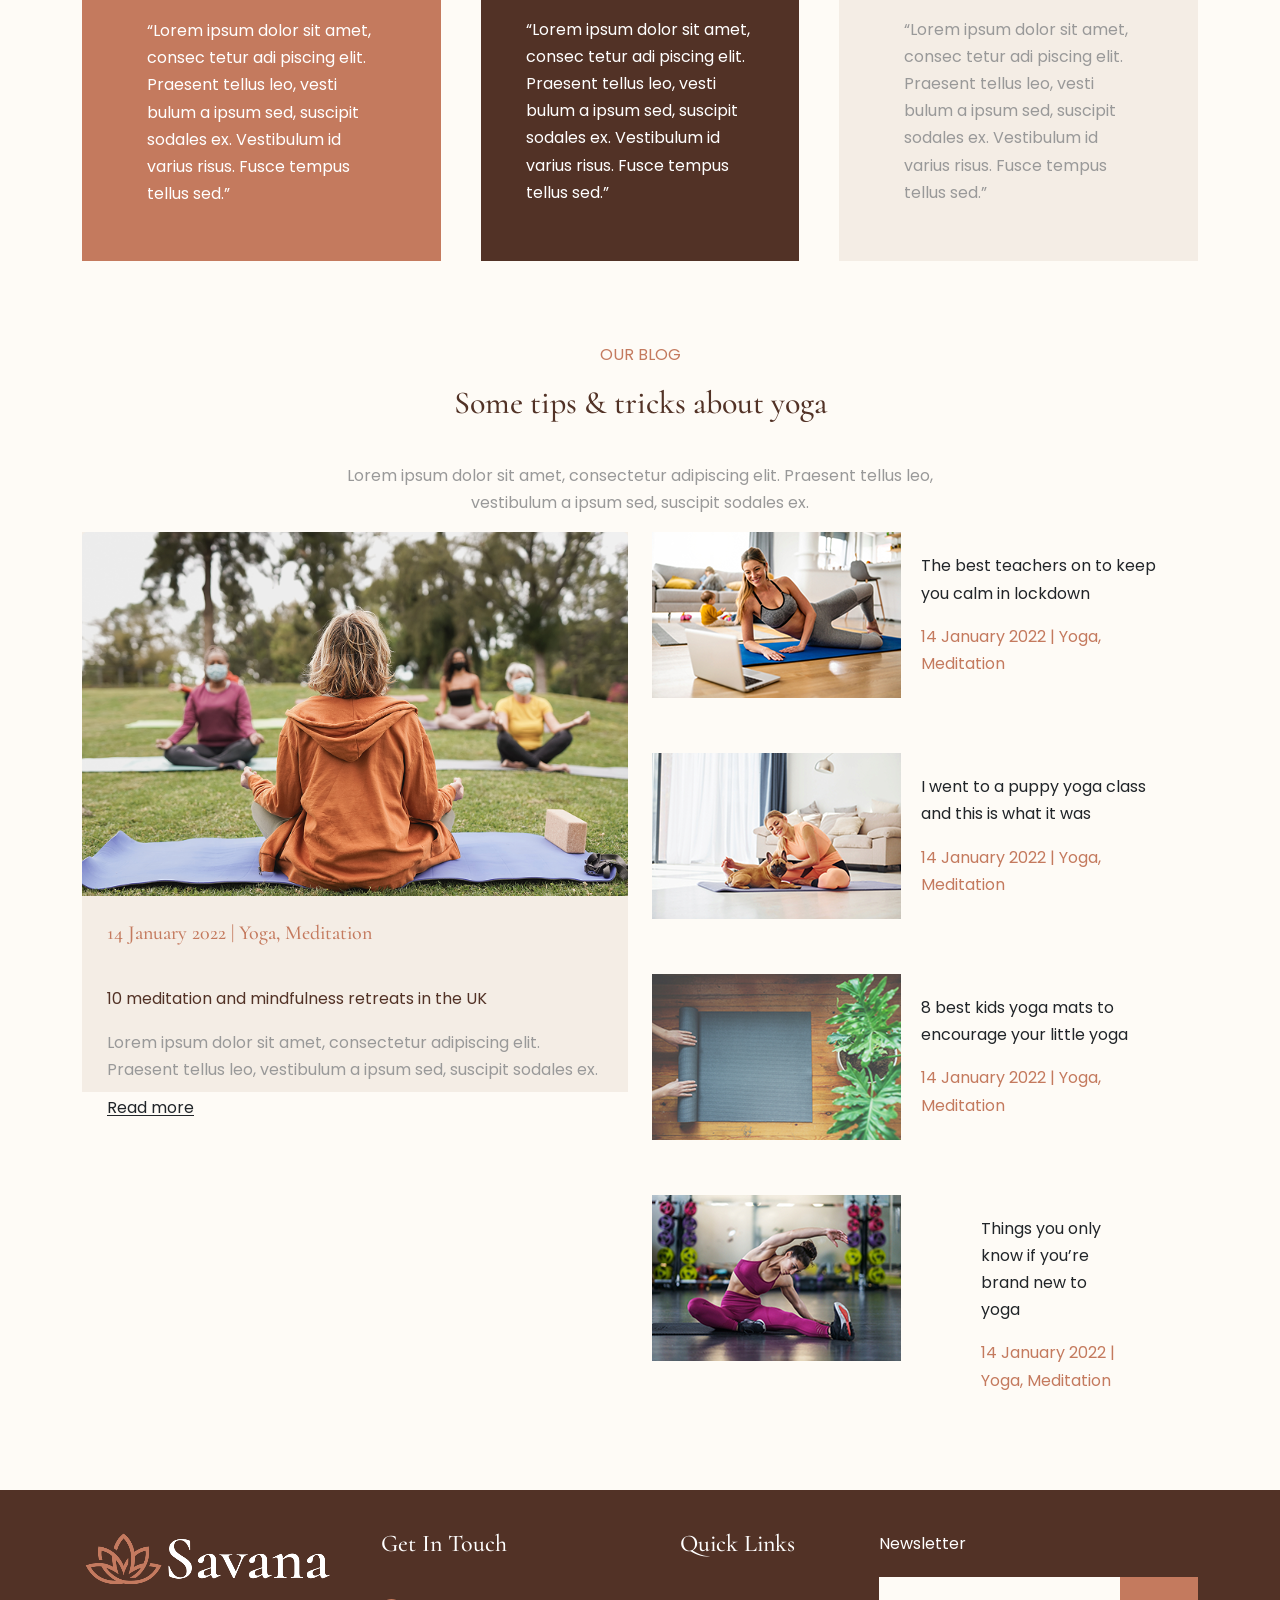
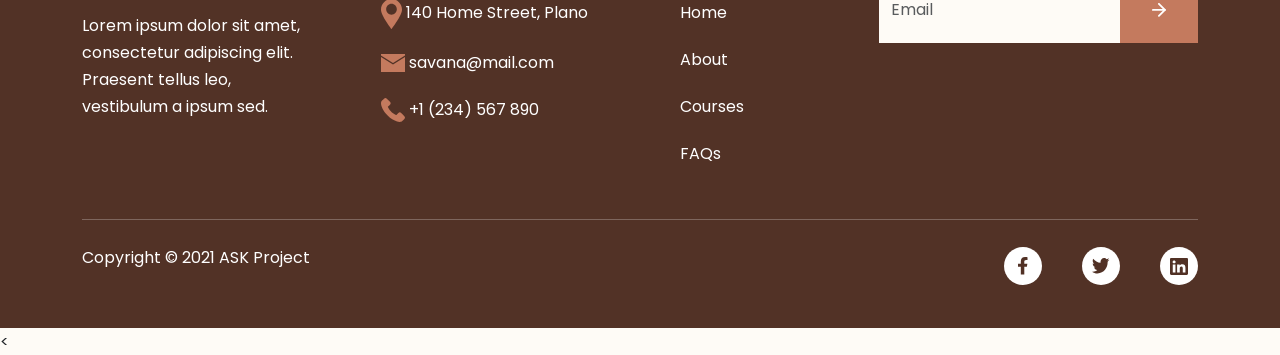
==== commit 5de0e2ba: "homepages" ====
--- a/index.html
+++ b/index.html
@@ -83,6 +83,7 @@
                     <!-- Left Text -->
                     <div class="col-12 col-md-6 mb-4 mb-md-0">
                         <h2 class="text-primary fw-bold">SAVANA YOGA</h2>
+                       <p class="line"></p>
                         <h1 class="display-6 fw-bold">Bend your mind, inspire yourself</h1>
                         <p class="text-secondary">
                             Lorem ipsum dolor sit amet, consectetur adipiscing elit. Ut elit tellus,
@@ -111,7 +112,7 @@
             </div>
         </section>
 
-        <section class="about-savana  position-relative d-flex justify-content-center py-3bg-light h-auto ">
+        <section class="about-savana  position-relative d-flex justify-content-center py-3bg-light h-auto bg-danger mb-3">
 
             <!-- Background image -->
             <div class="aboutsavana position-absolute top-0 start-0 " style="max-width: 100%;">
@@ -123,7 +124,7 @@
                 <img src="./assests/images/round-circle.png" class="img-fluid" alt="">
                 <img src="./assests/images/right-line.png" class="img-fluid position-absolute end-0 bottom-0" alt="">
             </div>
-            <div class="container position-relative text-center pb-5 pt-4" ">
+            <div class="container position-relative text-center pb-5 pt-4 " >
 
                 <!-- Small Title -->
                 <div class=" row justify-content-center ">
@@ -397,13 +398,13 @@
                         alt="">
 
                     <!-- Content -->
-                    <p class=" mb-1 pt-2 text-white">Membership</p>
-
-                    <h2 class="display-3  pt-1 text-white">
+                    <p class=" mb-1 pt-1 pt-4 text-white">Membership</p>
+
+                    <h2 class="display-3   text-white">
                         Become Savana Member
                     </h2>
 
-                    <p class="text-white px-5" >
+                    <p class="text-white px-5 content" >
                         Lorem ipsum dolor sit amet, consectetur adipiscing elit.
                         Praesent tellus leo, vestibulum a ipsum sed, suscipit sodales ex.
                         Vestibulum id varius risus. Fusce tempus tellus sed.
@@ -559,7 +560,7 @@
 
     </main>
     <footer>
-        <section class="bg-success py-3">
+        <section class="bg-success py-2">
             <div class="container">
                 <div class="row gy-4 gx-3">
 
@@ -611,7 +612,7 @@
 
                         <div class="input-group mt-1">
 
-                            <input type="text" class="form-control p-1 rounded-0 border-0" placeholder="Email"
+                            <input type="text" class="form-control  rounded-0 border-0" placeholder="Email"
                                 aria-label="Email">
 
                             <button class="btn btn-primary rounded-0 border-0">
@@ -622,12 +623,11 @@
                     </div>
 
                 </div>
-
-                <hr class="border-light">
-
+                <hr class="light" style="color:#ffffff; margin-top: 2rem; margin-bottom: 1.5rem;">
+                
                 <!-- Footer bottom -->
-                <div class="d-flex justify-content-between align-items-center">
-                    <p class="text-white mb-0">Copyright © 2021 ASK Project</p>
+                <div class="d-flex justify-content-between align-items-center mt-0">
+                    <p class="text-white ">Copyright © 2021 ASK Project</p>
 
                     <div class="d-flex gap-2">
                         <a href="#"><img src="./assests/images/icons/facebook-footer.svg" alt=""></a>
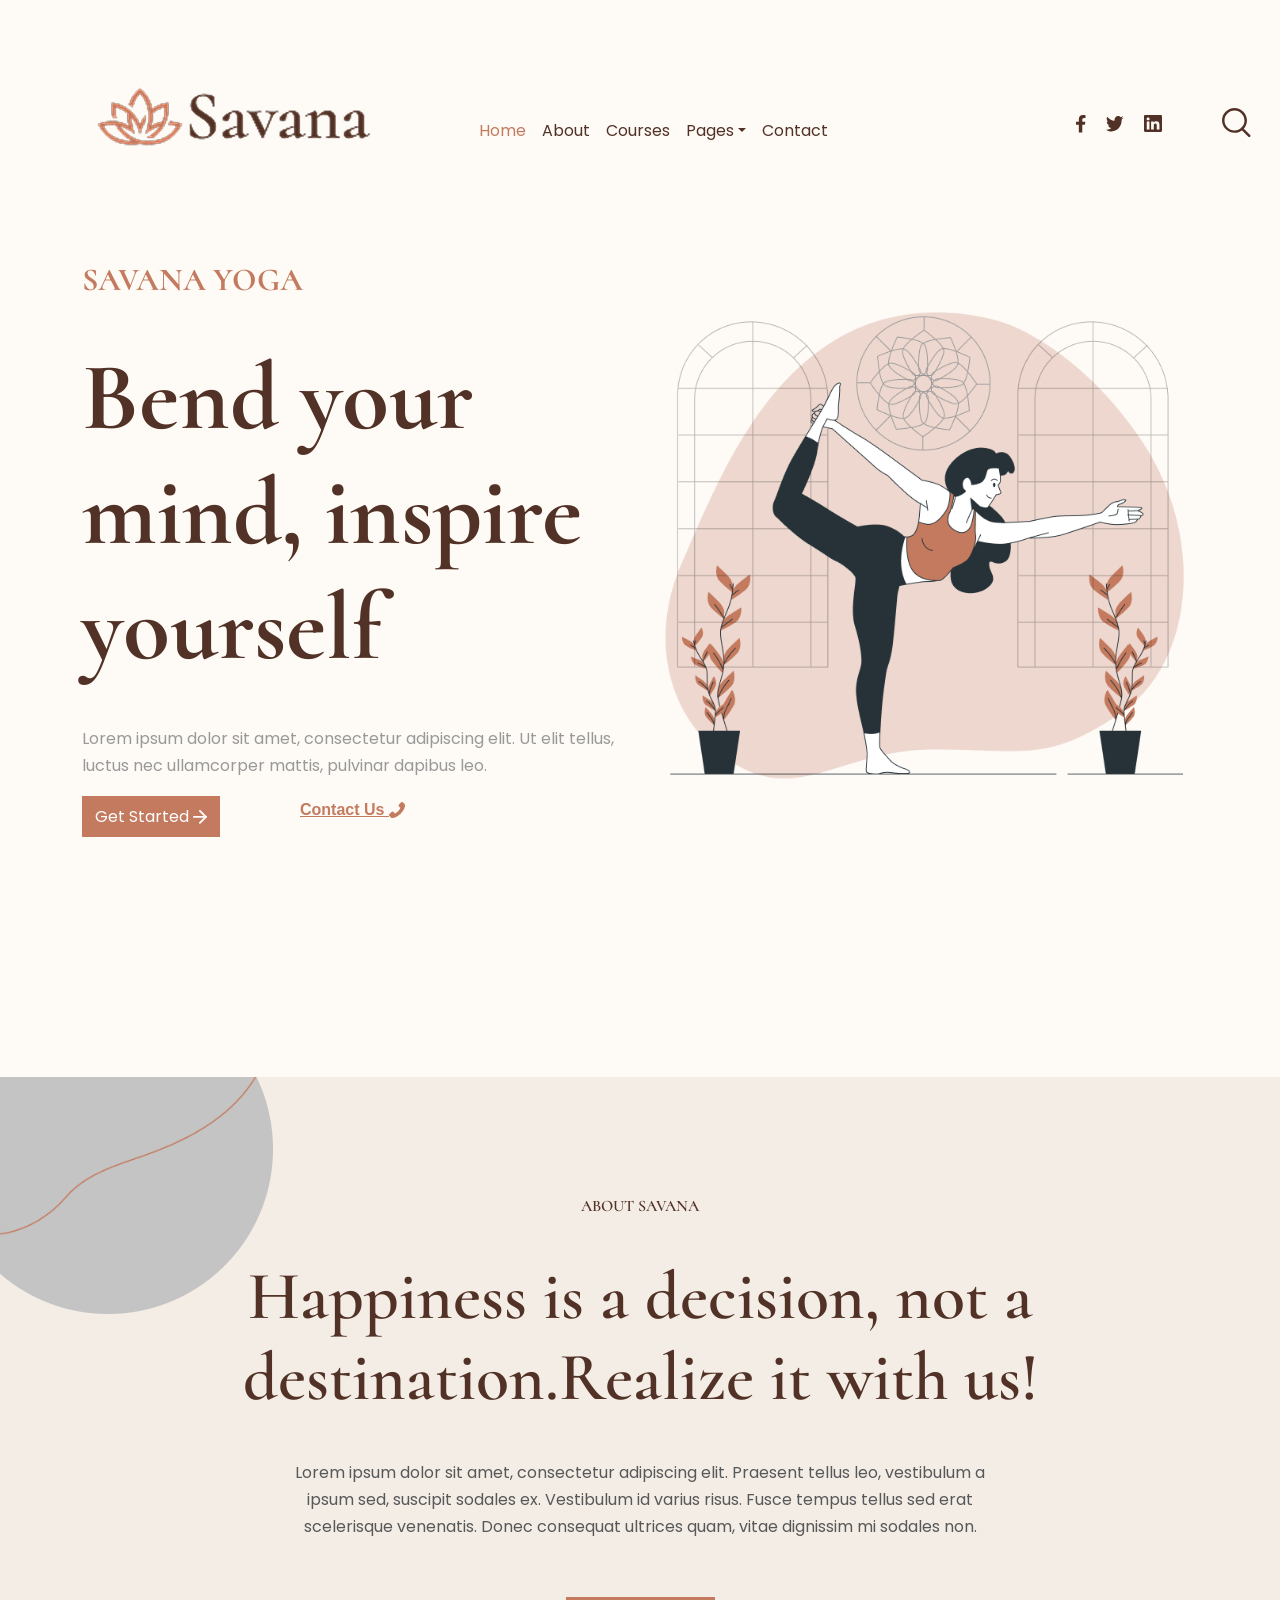
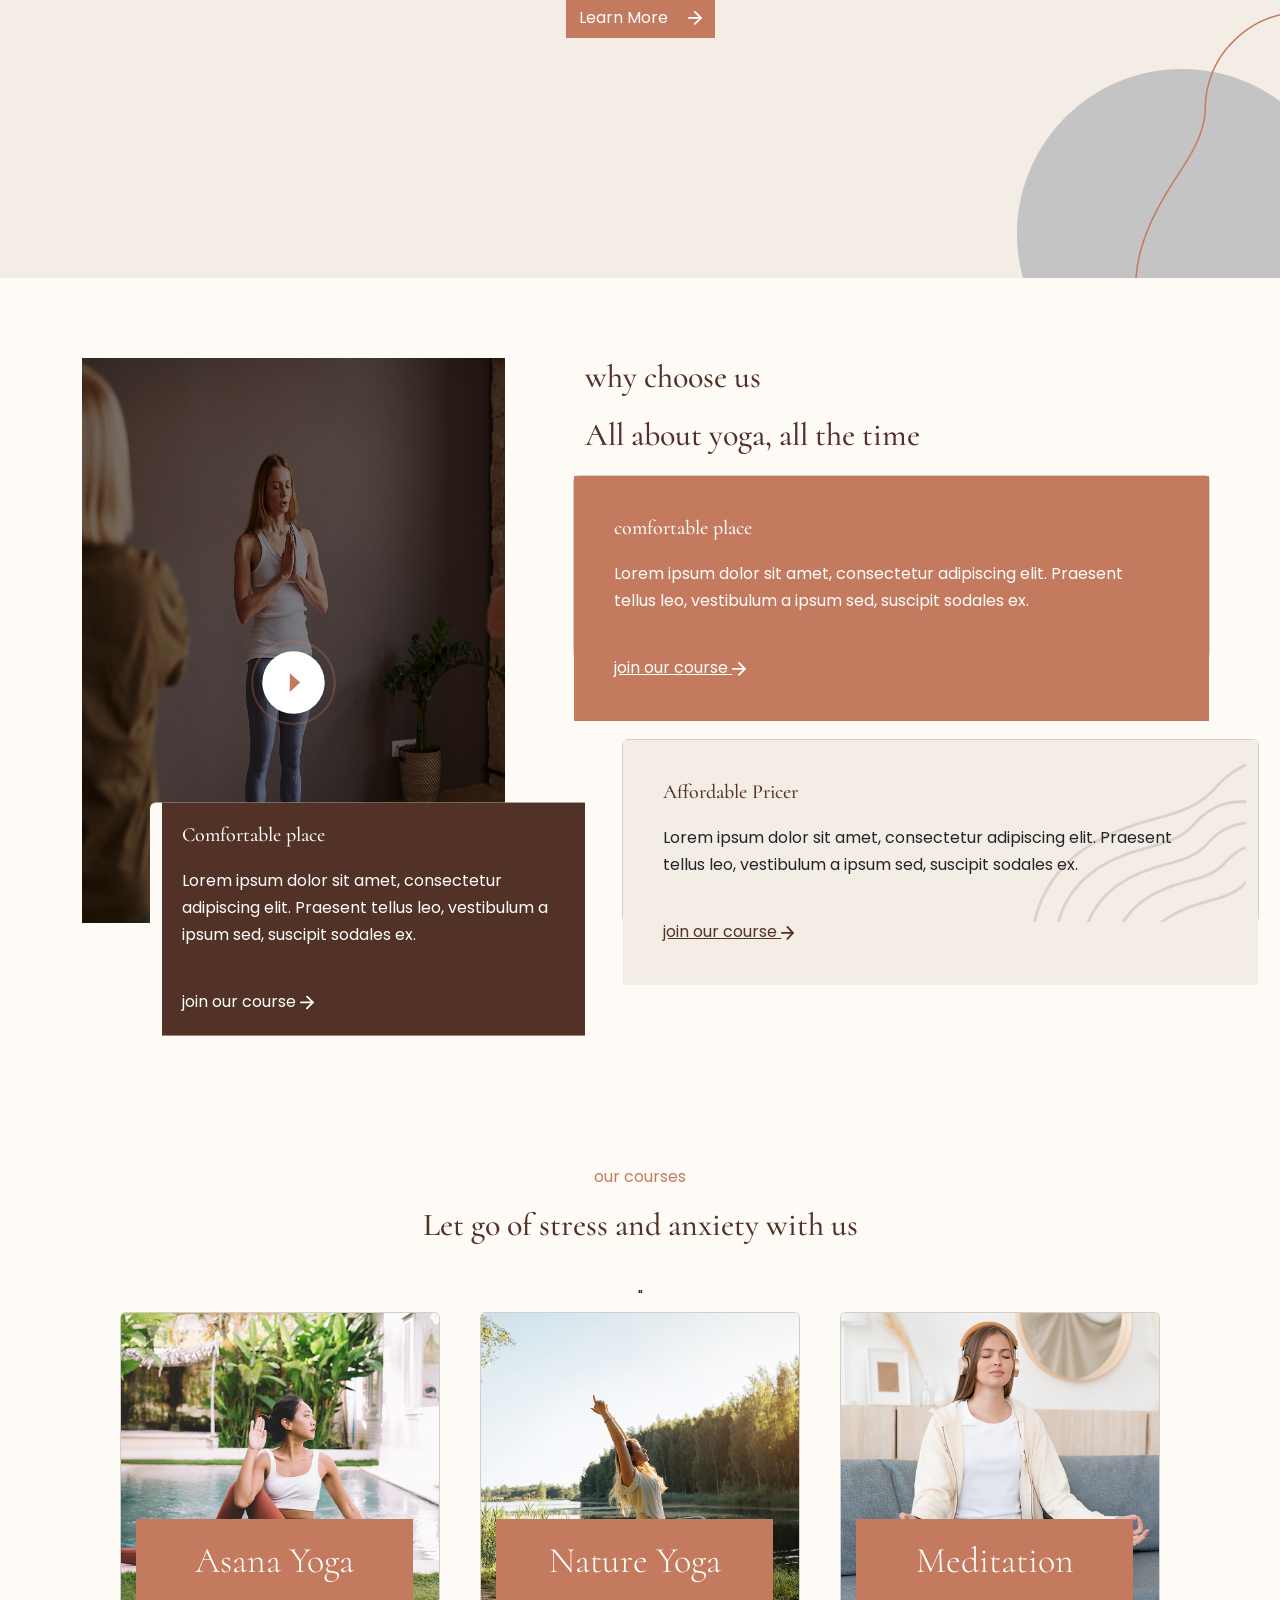
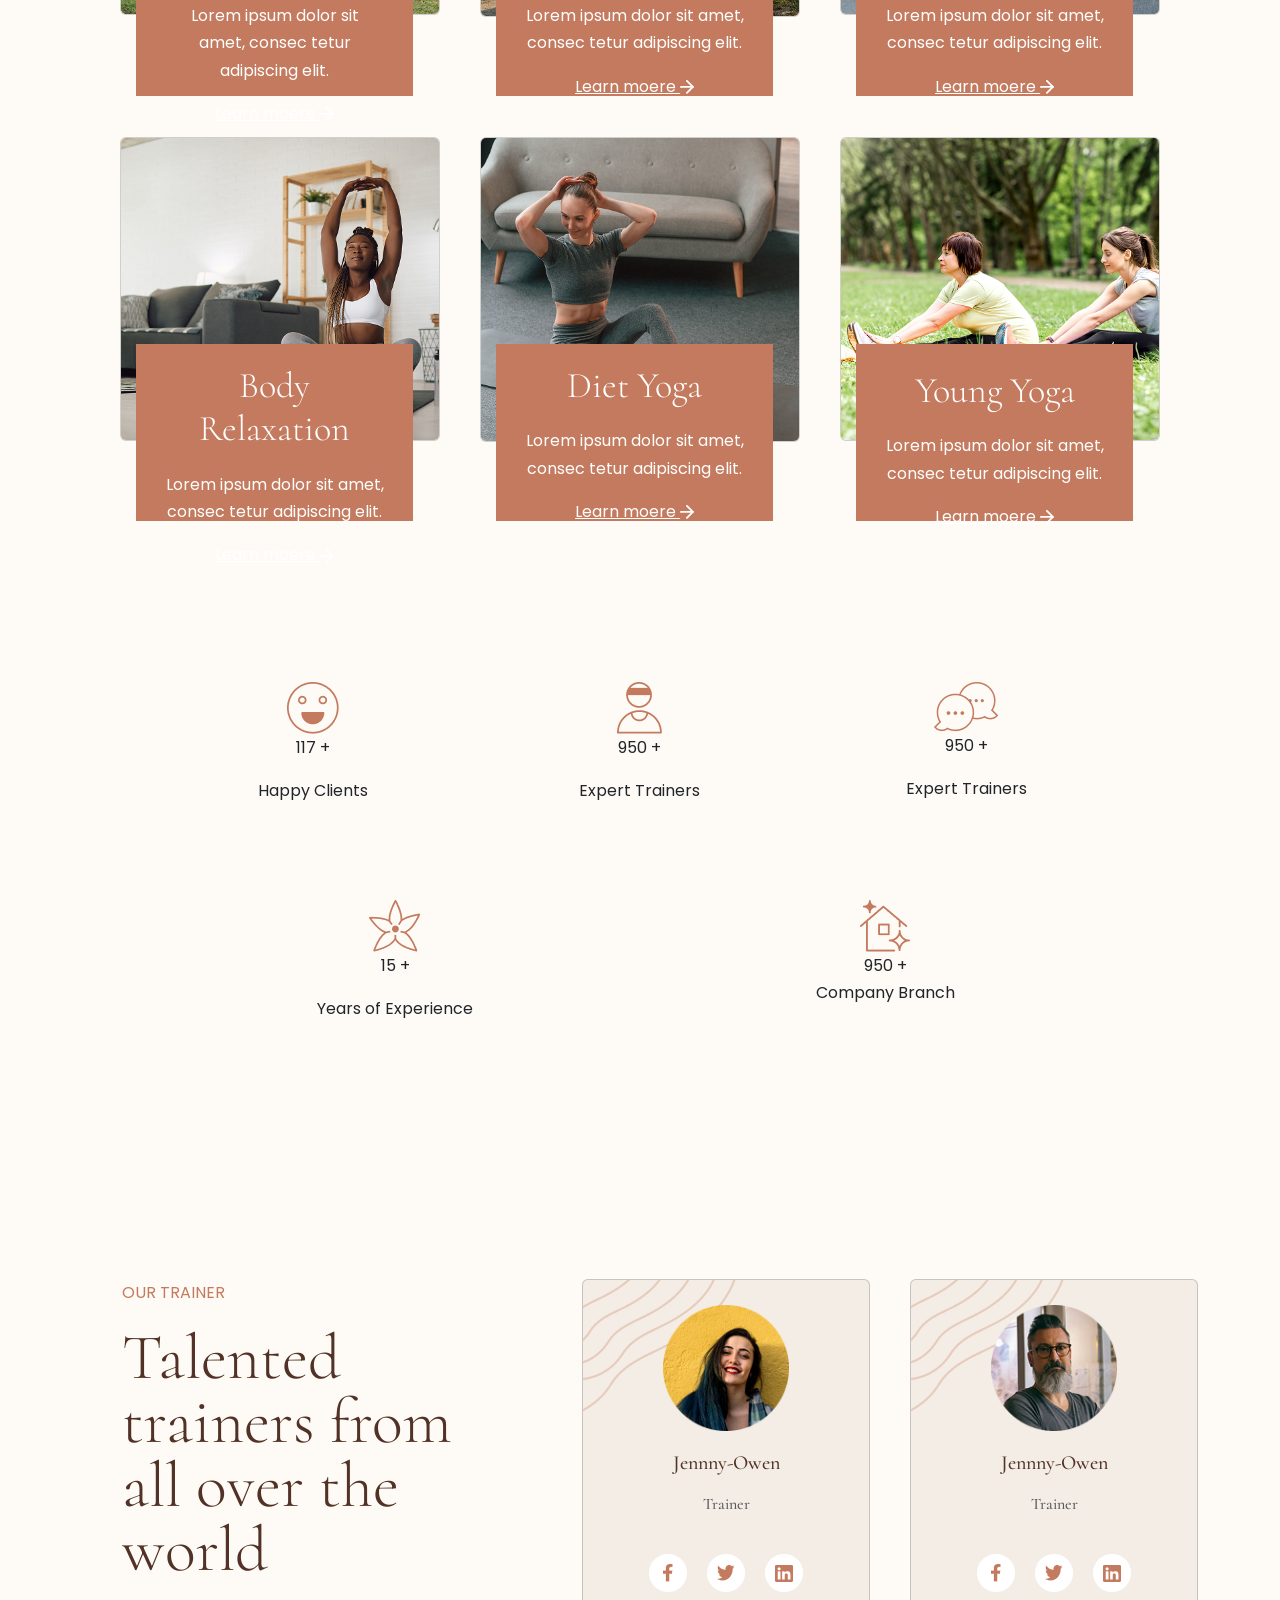
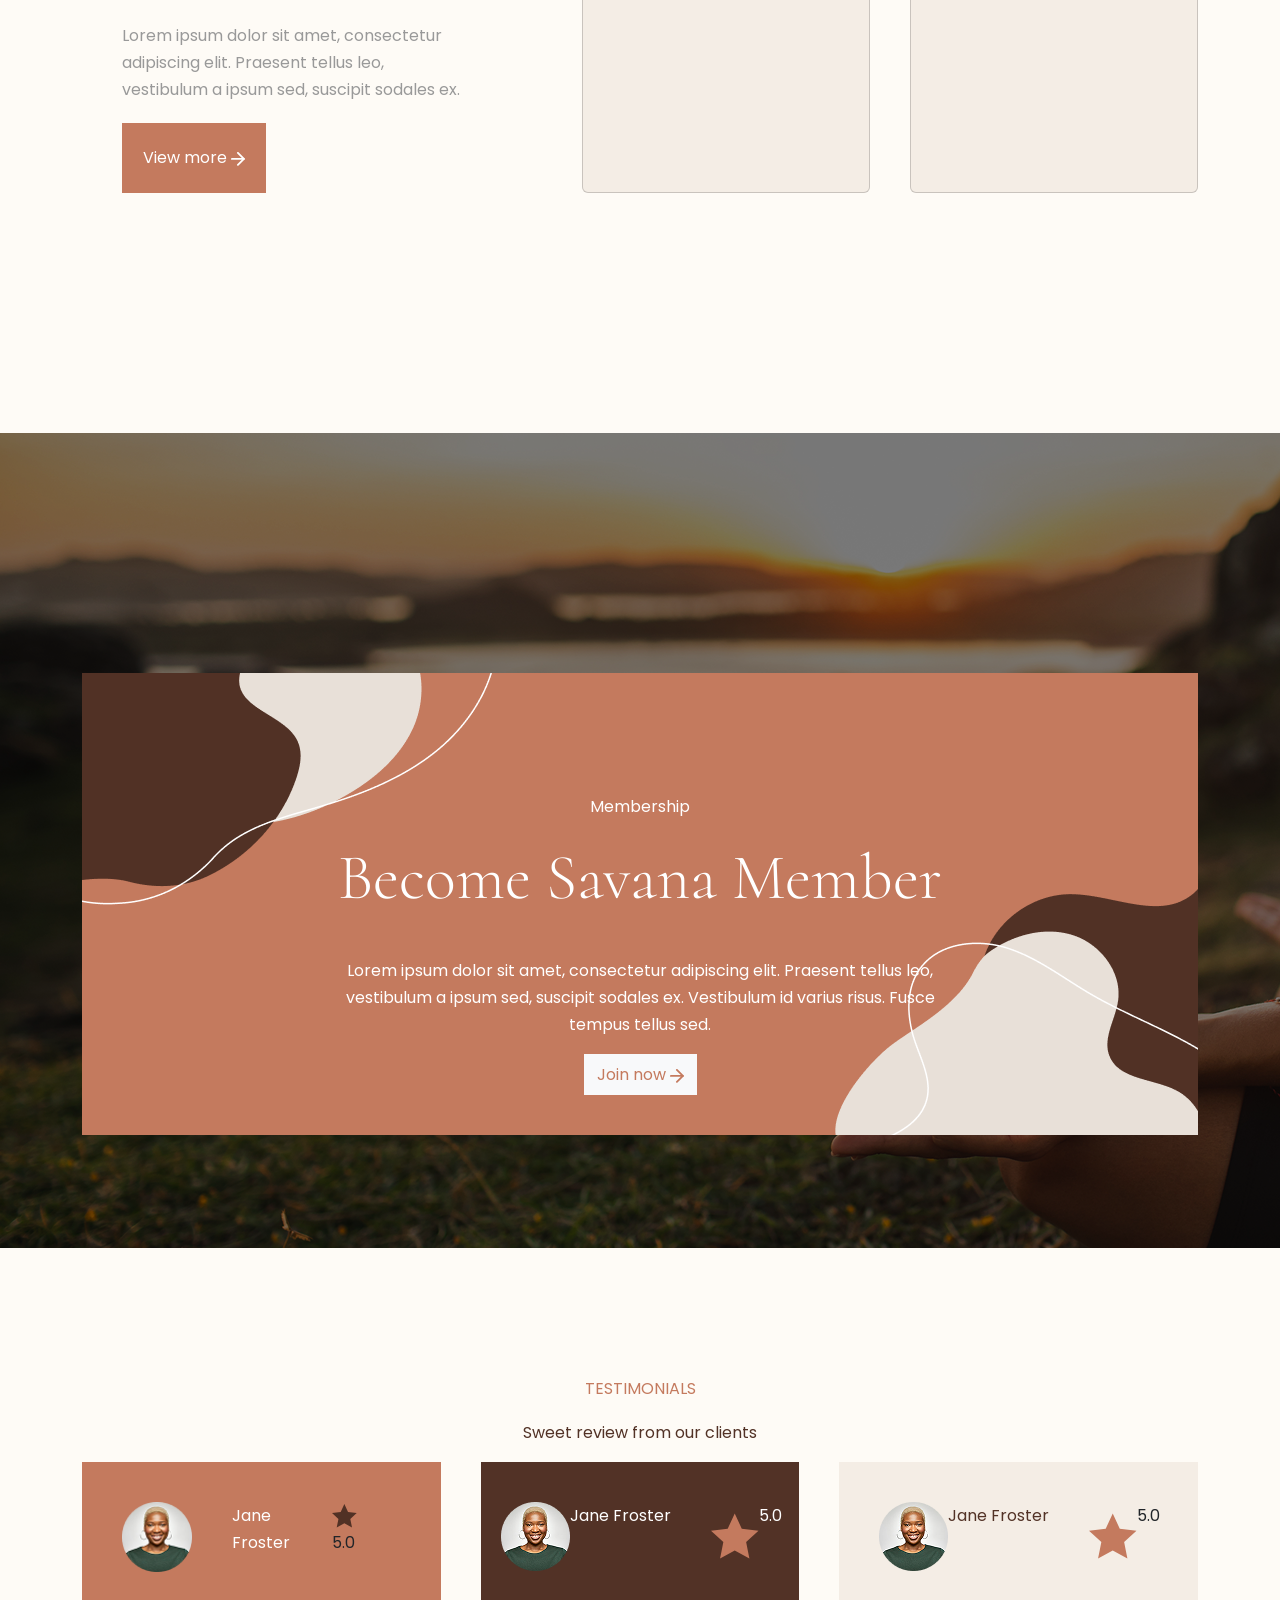
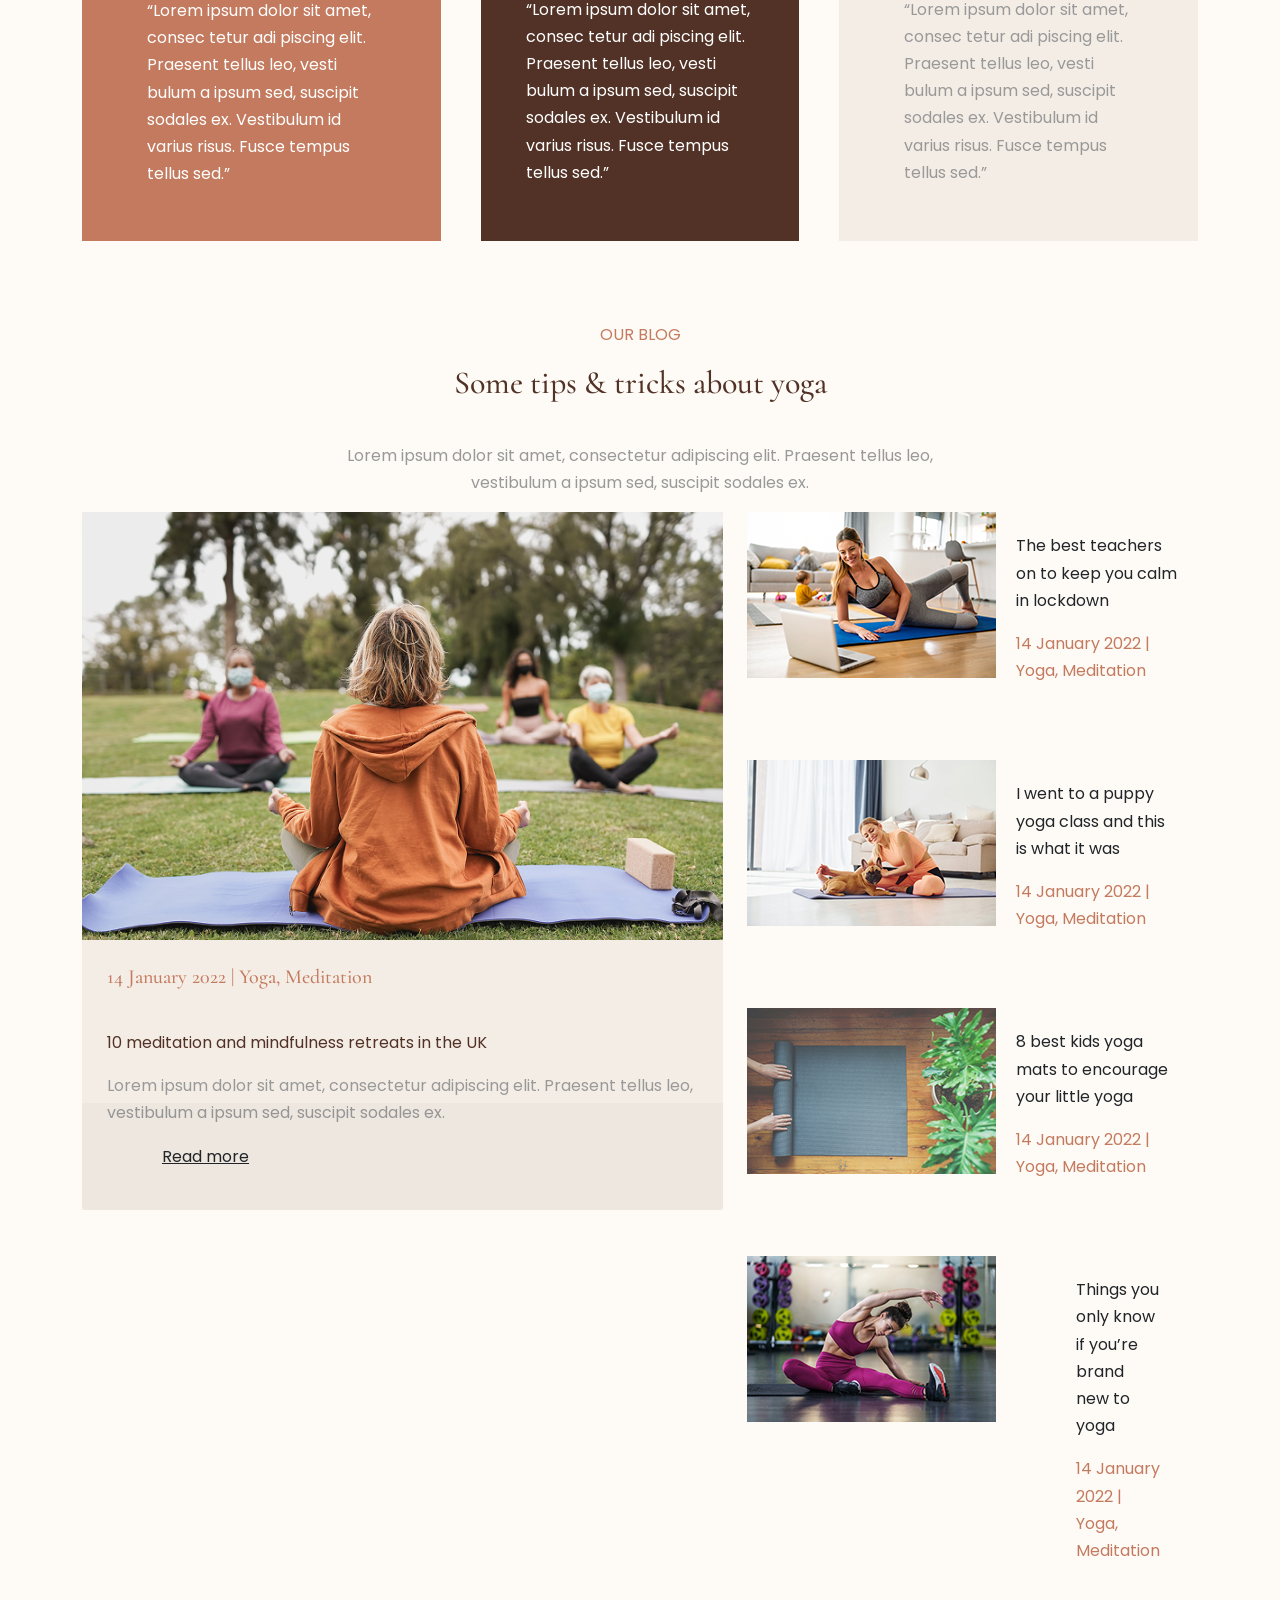
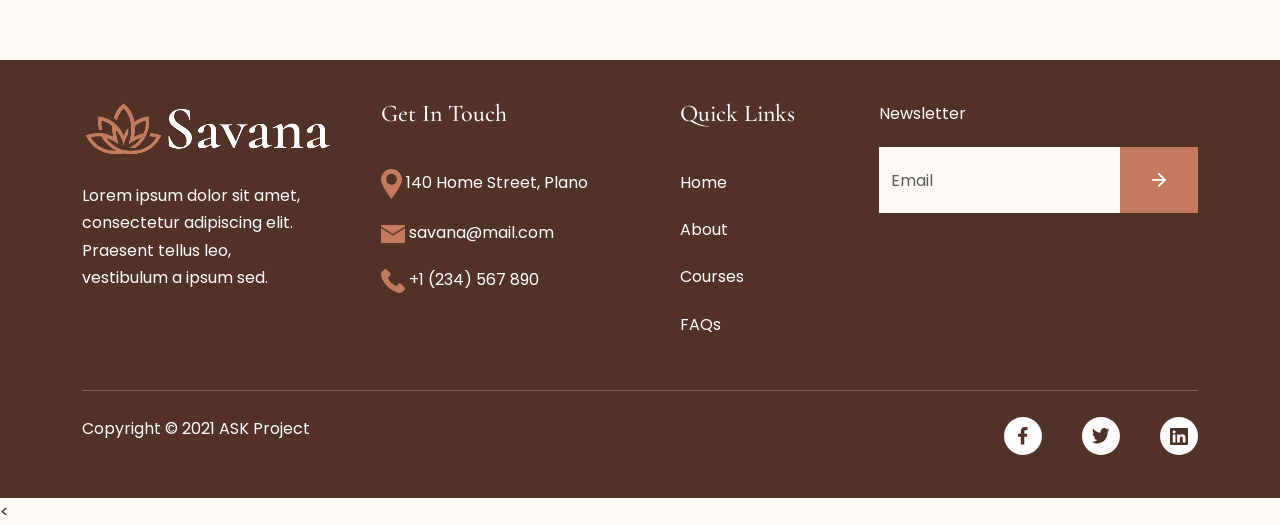
==== commit 65f0516e: "complete" ====
--- a/index.html
+++ b/index.html
@@ -82,8 +82,8 @@
 
                     <!-- Left Text -->
                     <div class="col-12 col-md-6 mb-4 mb-md-0">
-                        <h2 class="text-primary fw-bold">SAVANA YOGA</h2>
-                       <p class="line"></p>
+                        <h2 class="text-primary fw-bold">SAVANA YOGA <span></h2>
+
                         <h1 class="display-6 fw-bold">Bend your mind, inspire yourself</h1>
                         <p class="text-secondary">
                             Lorem ipsum dolor sit amet, consectetur adipiscing elit. Ut elit tellus,
@@ -112,7 +112,8 @@
             </div>
         </section>
 
-        <section class="about-savana  position-relative d-flex justify-content-center py-3bg-light h-auto bg-danger mb-3">
+        <section
+            class="about-savana  position-relative d-flex justify-content-center py-3bg-light h-auto bg-danger mb-3">
 
             <!-- Background image -->
             <div class="aboutsavana position-absolute top-0 start-0 " style="max-width: 100%;">
@@ -124,47 +125,47 @@
                 <img src="./assests/images/round-circle.png" class="img-fluid" alt="">
                 <img src="./assests/images/right-line.png" class="img-fluid position-absolute end-0 bottom-0" alt="">
             </div>
-            <div class="container position-relative text-center pb-5 pt-4 " >
+            <div class="container position-relative text-center pb-5 pt-4 ">
 
                 <!-- Small Title -->
                 <div class=" row justify-content-center ">
                     <div class=" col-auto">
-                <h6 class="text-uppercase fw-semibold  heading  ">
-                    About Savana
-                </h6>
-            </div>
-            <!-- Main Heading -->
-            <div class="row justify-content-center">
-                <div class="col-lg-10 col-md-10">
-                    <h2 class="fw-semibold text-heading display-4 fw-400">
-                        Happiness is a decision, not a destination.Realize it with us!
-                    </h2>
-                </div>
-            </div>
-
-            <!-- Paragraph -->
-            <div class="row justify-content-center mb-2">
-                <div class="col-lg-8 col-md-10">
-                    <p class="text-muted">
-                        Lorem ipsum dolor sit amet, consectetur adipiscing elit. Praesent tellus leo,
-                        vestibulum a ipsum sed, suscipit sodales ex. Vestibulum id varius risus. Fusce tempus
-                        tellus
-                        sed
-                        erat scelerisque venenatis. Donec consequat ultrices quam, vitae dignissim mi sodales
-                        non.
-                    </p>
-                </div>
-            </div>
-
-
-            <div class="row justify-content-center ">
-                <div class="col-auto">
-                    <a href="#" class="btn btn-primary text-white d-flex align-items-center gap-1 rounded-0 ">
-                        Learn More <span><img src="./assests/images/icons/left-arrow.svg" alt=""></span>
-                    </a>
-                </div>
-            </div>
-            </div>
+                        <h6 class="text-uppercase fw-semibold  heading  ">
+                            About Savana
+                        </h6>
+                    </div>
+                    <!-- Main Heading -->
+                    <div class="row justify-content-center">
+                        <div class="col-lg-10 col-md-10">
+                            <h2 class="fw-semibold text-heading display-4 fw-400">
+                                Happiness is a decision, not a destination.Realize it with us!
+                            </h2>
+                        </div>
+                    </div>
+
+                    <!-- Paragraph -->
+                    <div class="row justify-content-center mb-2">
+                        <div class="col-lg-8 col-md-10">
+                            <p class="text-muted">
+                                Lorem ipsum dolor sit amet, consectetur adipiscing elit. Praesent tellus leo,
+                                vestibulum a ipsum sed, suscipit sodales ex. Vestibulum id varius risus. Fusce tempus
+                                tellus
+                                sed
+                                erat scelerisque venenatis. Donec consequat ultrices quam, vitae dignissim mi sodales
+                                non.
+                            </p>
+                        </div>
+                    </div>
+
+
+                    <div class="row justify-content-center ">
+                        <div class="col-auto">
+                            <a href="#" class="btn btn-primary text-white d-flex align-items-center gap-1 rounded-0 ">
+                                Learn More <span><img src="./assests/images/icons/left-arrow.svg" alt=""></span>
+                            </a>
+                        </div>
+                    </div>
+                </div>
 
 
 
@@ -172,12 +173,36 @@
         </section>
         <section class="position-relative">
             <div class="container d-flex gap-3">
-                <div class="left-section position-relative row">
+                <div class="left-section position-relative row modal-body" data-bs-toggle="modal"
+                    data-bs-target="#exampleModal">
                     <img src="./assests/images/yoga.png" class=" img-fluid" alt="">
+                    <img src="/assests/images/icons/play button.svg" class="position-absolute top-50 right-50 img-fluid"
+                        style="height: 15%;" alt="">
+                    <div class="modal fade" id="exampleModal" tabindex="-1" aria-labelledby="exampleModalLabel"
+                        aria-hidden="true">
+                        <div class="modal-dialog">
+                            <div class="modal-content">
+                                <div class="modal-header">
+                                    <h1 class="modal-title fs-5" id="exampleModalLabel">yoga every day</h1>
+                                    <button type="button" class="btn-close" data-bs-dismiss="modal"
+                                        aria-label="Close"></button>
+                                </div>
+                                <div class="modal-body w-100">
+                                    <iframe width="560" height="315" src="https://www.youtube.com/embed/bJJWArRfKa0?si=sIS4q_4pKVl78t4p" title="YouTube video player" frameborder="0" allow="accelerometer;   encrypted-media; gyroscope; picture-in-picture; web-share" allowfullscreen></iframe>
+                                </div>
+                                <div class="modal-footer">
+                                    <button type="button" class="btn btn-secondary"
+                                        data-bs-dismiss="modal">Close</button>
+                                    <button type="button" class="btn btn-primary">Save changes</button>
+                                </div>
+                            </div>
+                        </div>
+                    </div>
+
 
                     <!-- Floating Card -->
-                    <div class="card position-absolute mt-5 start-2 translate-card">
-                        <div class="card-body p-1 bg-success text-white">
+                    <div class="card position-absolute mt-5 ms-3 border-0  why-wechooseus-card">
+                        <div class="card-body p-1 mb-2 bg-success text-white">
                             <h5 class="card-title mb-1">Comfortable place</h5>
                             <p class="card-text mb-2">
                                 Lorem ipsum dolor sit amet, consectetur adipiscing elit.
@@ -194,7 +219,7 @@
                 <div class="right-section">
                     <h2 class="why choose us subheading fw-600 mb-1">why choose us</h2>
                     <h2 class="heading fw-400 mb-1">All about yoga, all the time</h2>
-                    <div class="card row mb-3 card-1 ">
+                    <div class="card row mb-3 card-1 gap-2">
                         <div class=" p-0 ps-2 pe-3 w-70 card-body py-2 bg-primary">
                             <h5 class="card-title text-white mb-1 col-12">comfortable place</h5>
                             <p class="card-text text-white mb-2 col-12 ">Lorem ipsum dolor sit amet, consectetur
@@ -206,7 +231,7 @@
                         </div>
                     </div>
 
-                    <div class="card row card-2">
+                    <div class="card row card-2 mt-3">
                         <img src="./assests/images/lines.png" class="position-absolute bottom-0 end-0 col-5" alt="">
                         <div class=" p-0 ps-2 pe-3 w-70 card-body py-2 bg-danger">
                             <h5 class="card-title text-success mb-1 col-12">Affordable Pricer</h5>
@@ -388,13 +413,11 @@
                 <div class="bg-primary position-relative  text-center">
 
                     <!-- Left Decorative Image -->
-                    <img src="./assests/images/member-right.png"
-                        class="position-absolute start-0 top-0 img-fluid "
+                    <img src="./assests/images/member-right.png" class="position-absolute start-0 top-0 img-fluid "
                         alt="">
 
                     <!-- Right Decorative Image -->
-                    <img src="./assests/images/member-left.png"
-                        class="position-absolute end-0 bottom-0 img-fluid "
+                    <img src="./assests/images/member-left.png" class="position-absolute end-0 bottom-0 img-fluid "
                         alt="">
 
                     <!-- Content -->
@@ -404,13 +427,14 @@
                         Become Savana Member
                     </h2>
 
-                    <p class="text-white px-5 content" >
+                    <p class="text-white px-5 content">
                         Lorem ipsum dolor sit amet, consectetur adipiscing elit.
                         Praesent tellus leo, vestibulum a ipsum sed, suscipit sodales ex.
                         Vestibulum id varius risus. Fusce tempus tellus sed.
                     </p>
 
-                    <a href="#" class="btn btn-light  text-primary border-none rounded-0 mb-2">Join now <span><img src="./assests/images/icons/left-arrow-primary.svg" alt=""></span></a>
+                    <a href="#" class="btn btn-light  text-primary border-none rounded-0 mb-2">Join now <span><img
+                                src="./assests/images/icons/left-arrow-primary.svg" alt=""></span></a>
 
                 </div>
             </div>
@@ -493,7 +517,7 @@
                     elit. Praesent tellus leo, vestibulum a ipsum sed,
                     suscipit sodales ex. </p>
                 <div class="row">
-                    <div class="col-6">
+                    <div class="col-7">
                         <div class="card rounded-0 border-0 bg-danger">
                             <img src="./assests/images/image-placeholder.png" class="card-img-top" alt="...">
                             <div class="card-body">
@@ -503,13 +527,13 @@
                                     Praesent tellus leo, vestibulum a ipsum sed, suscipit sodales ex.</p>
                             </div>
 
-                            <div class="card-body">
+                            <div class="card-footer border-0">
                                 <a href="#" class="card-link text-dark">Read more</a>
 
                             </div>
                         </div>
                     </div>
-                    <div class="col-6 mb-1">
+                    <div class="col-5 mb-1">
                         <div class="col gap-1">
                             <div class="row-4 d-flex mb-2">
                                 <div>
@@ -624,7 +648,7 @@
 
                 </div>
                 <hr class="light" style="color:#ffffff; margin-top: 2rem; margin-bottom: 1.5rem;">
-                
+
                 <!-- Footer bottom -->
                 <div class="d-flex justify-content-between align-items-center mt-0">
                     <p class="text-white ">Copyright © 2021 ASK Project</p>
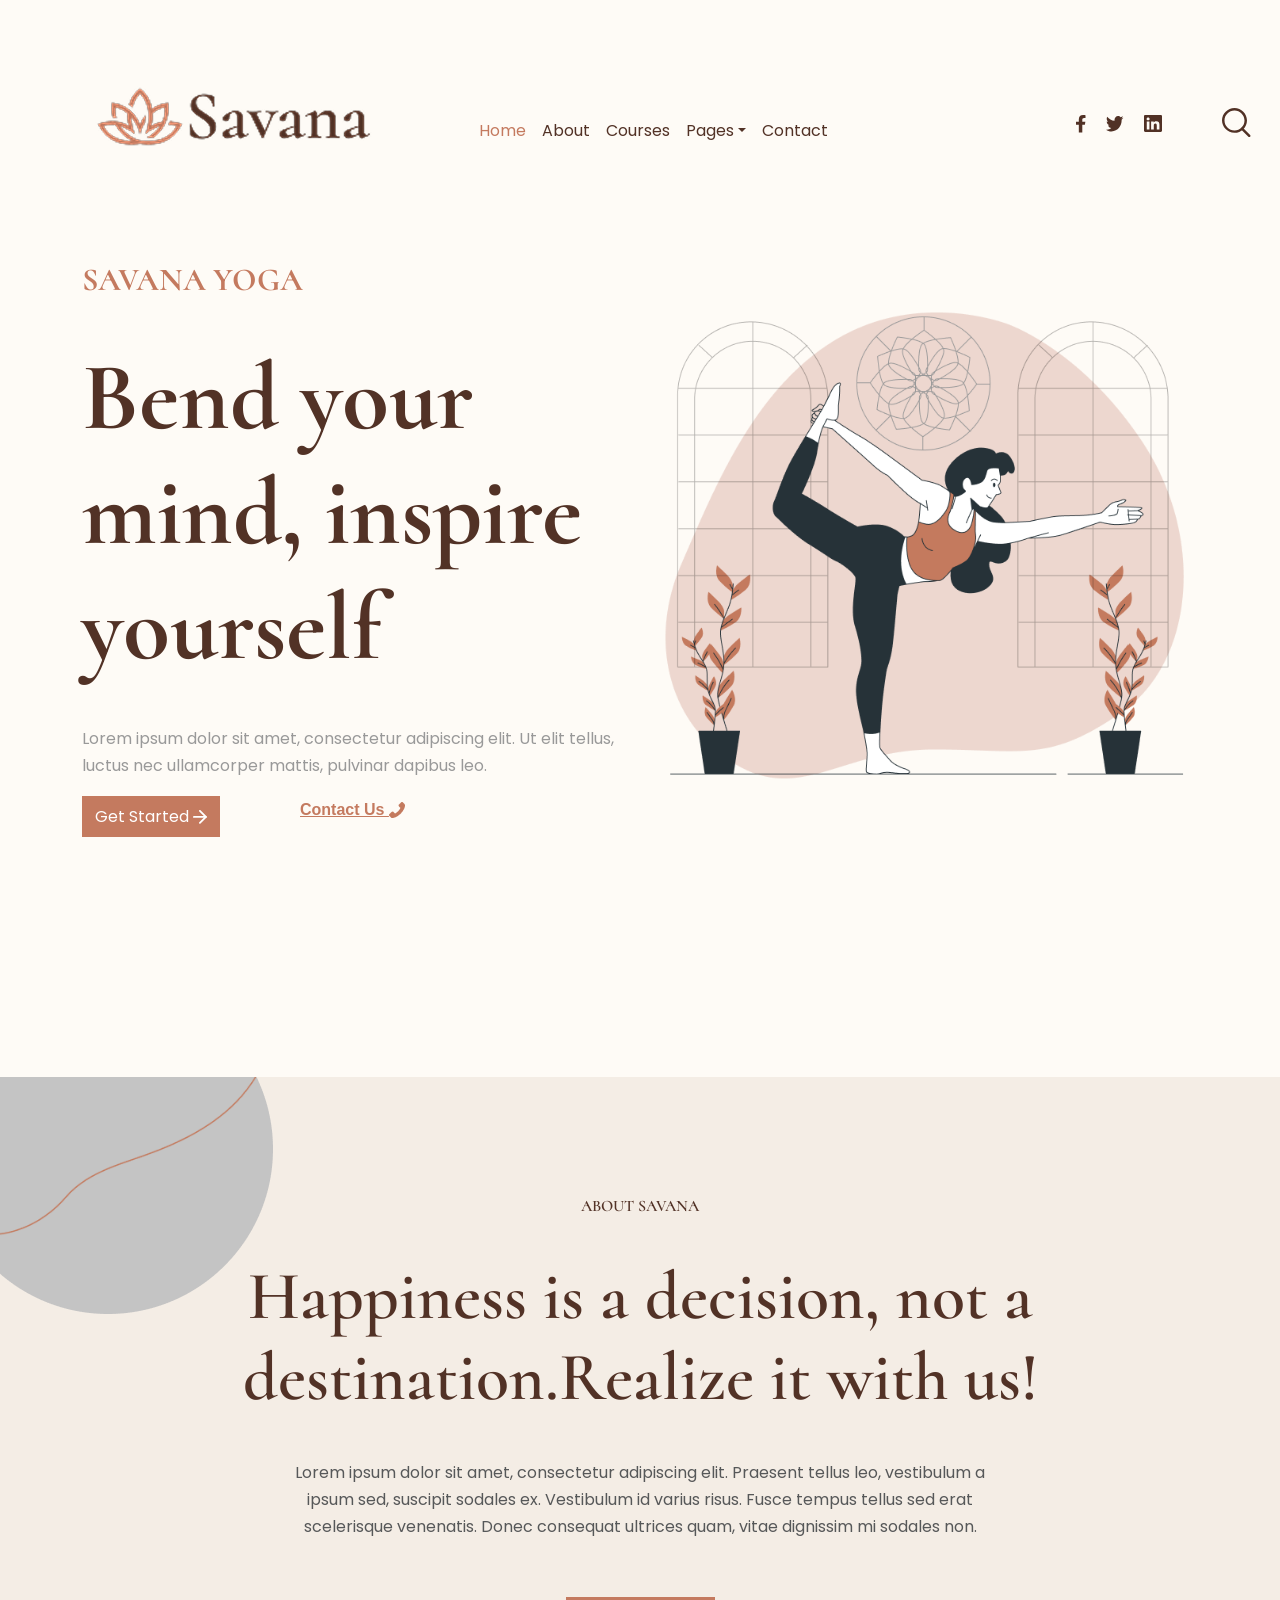
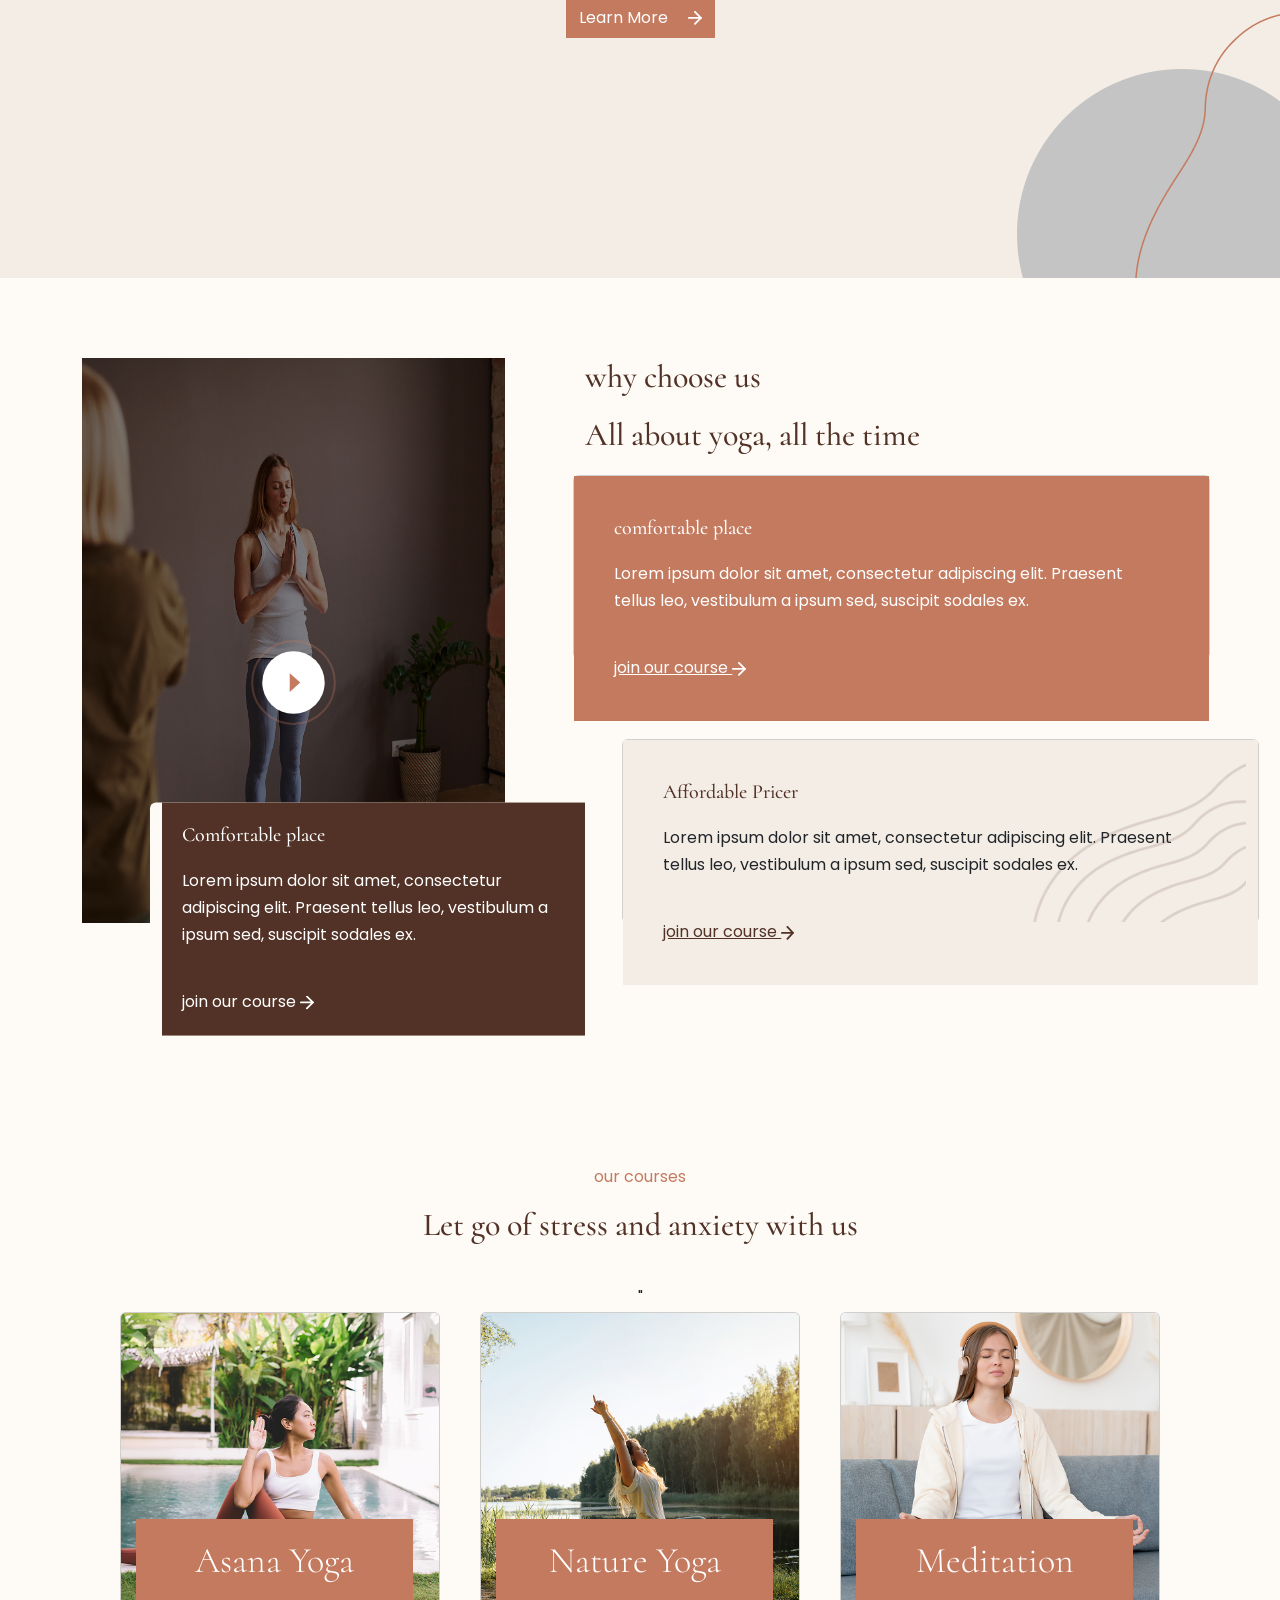
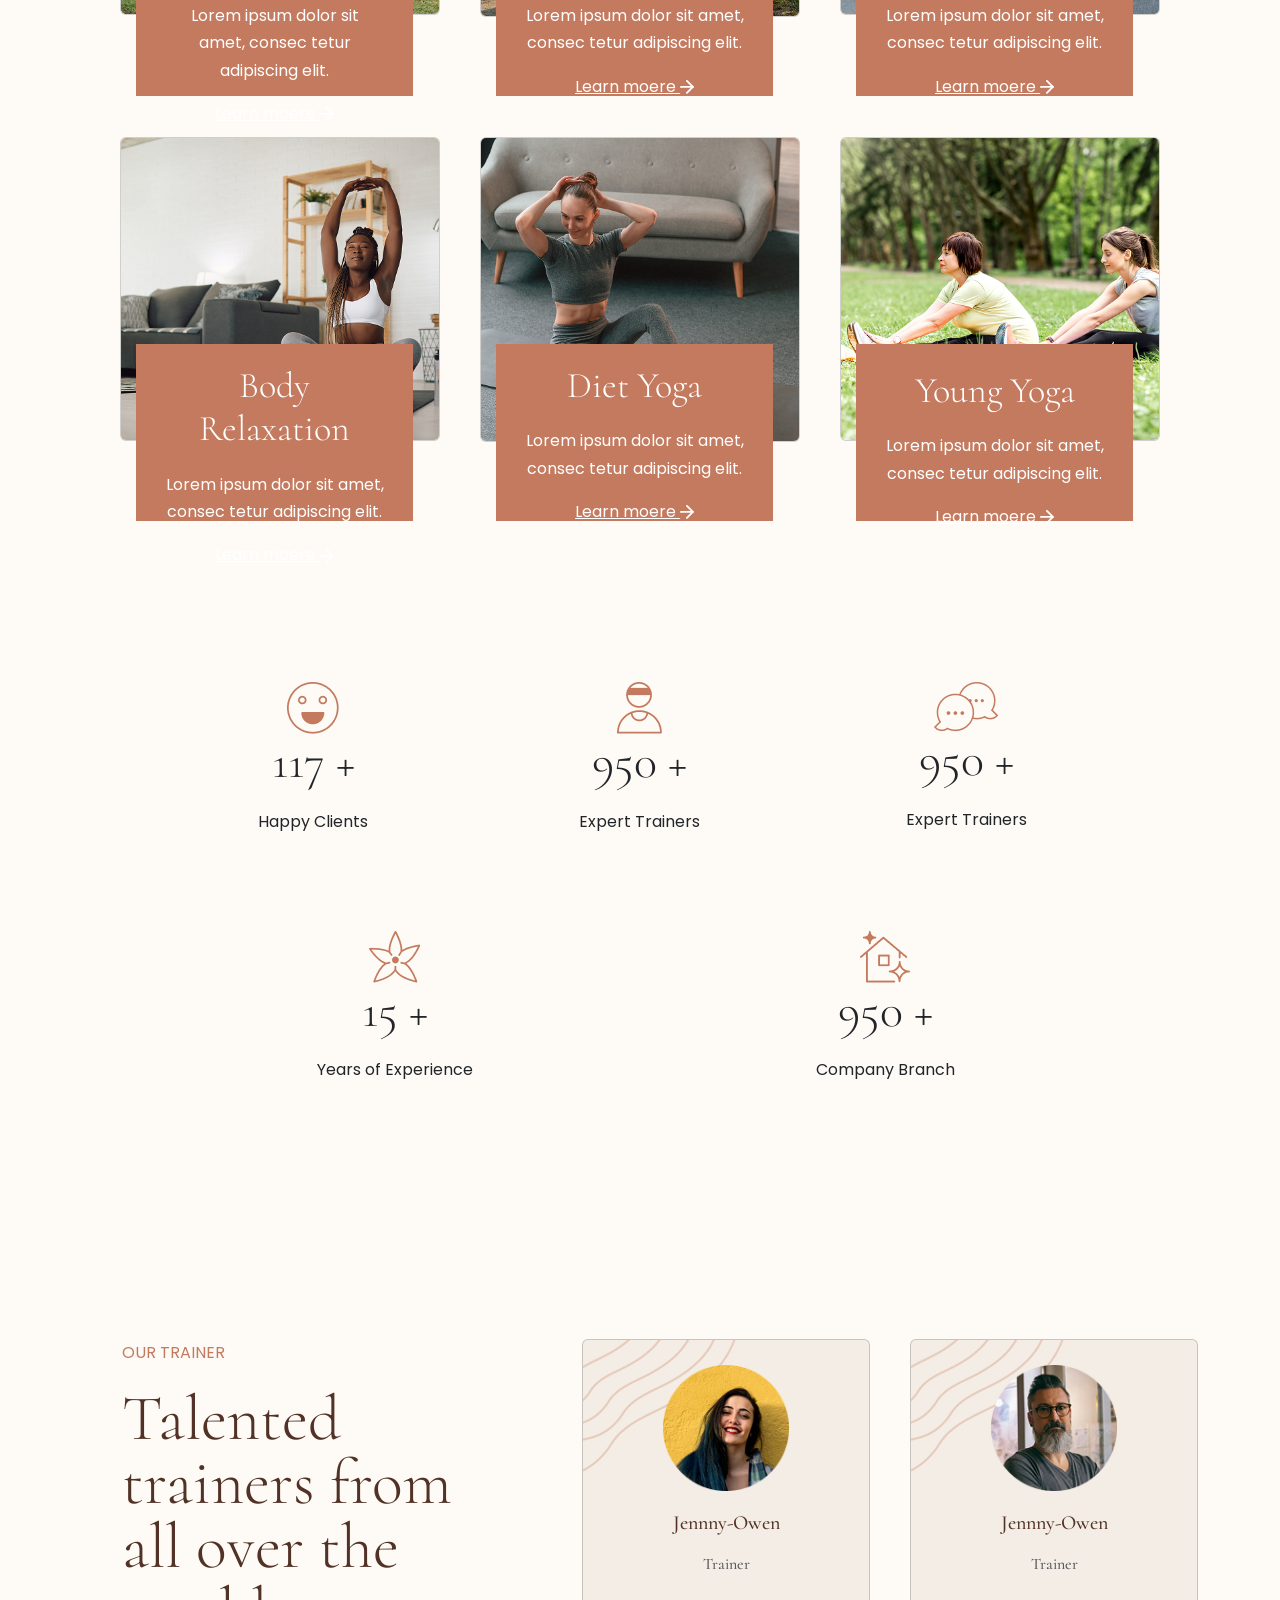
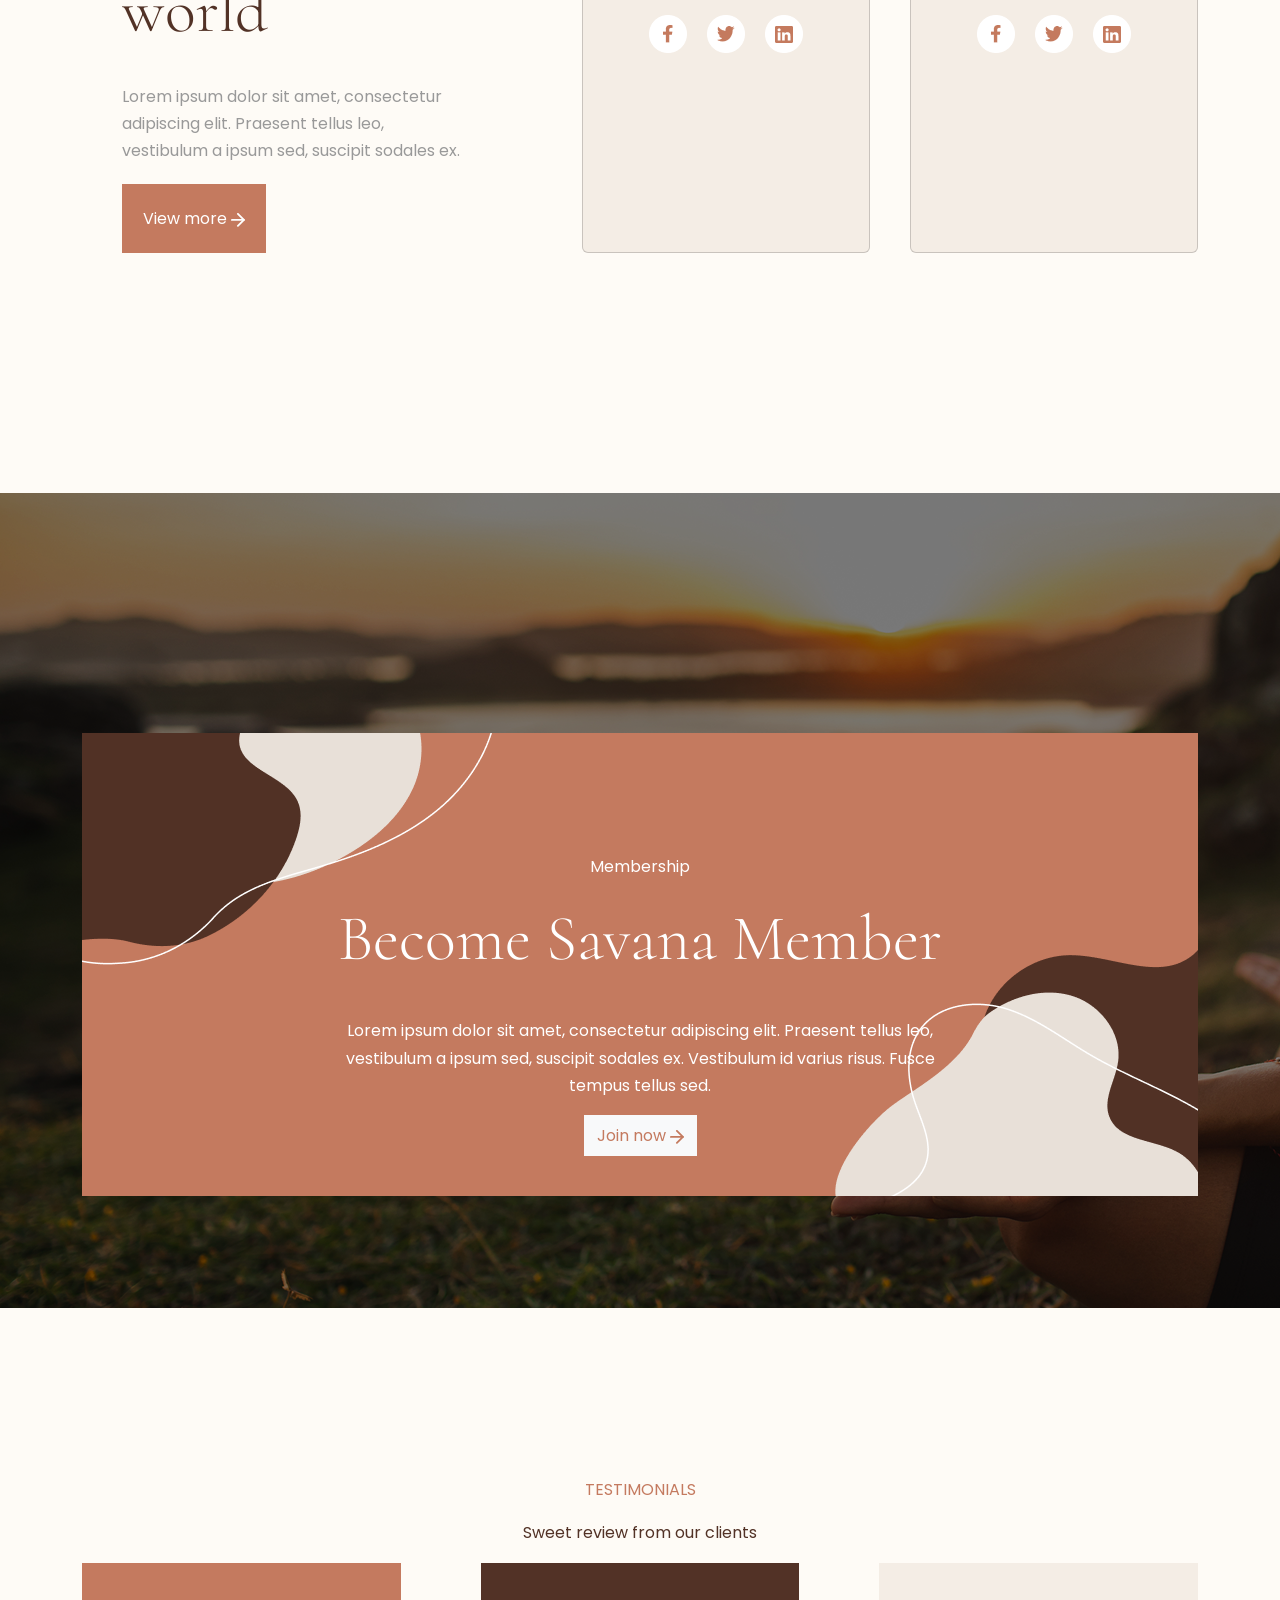
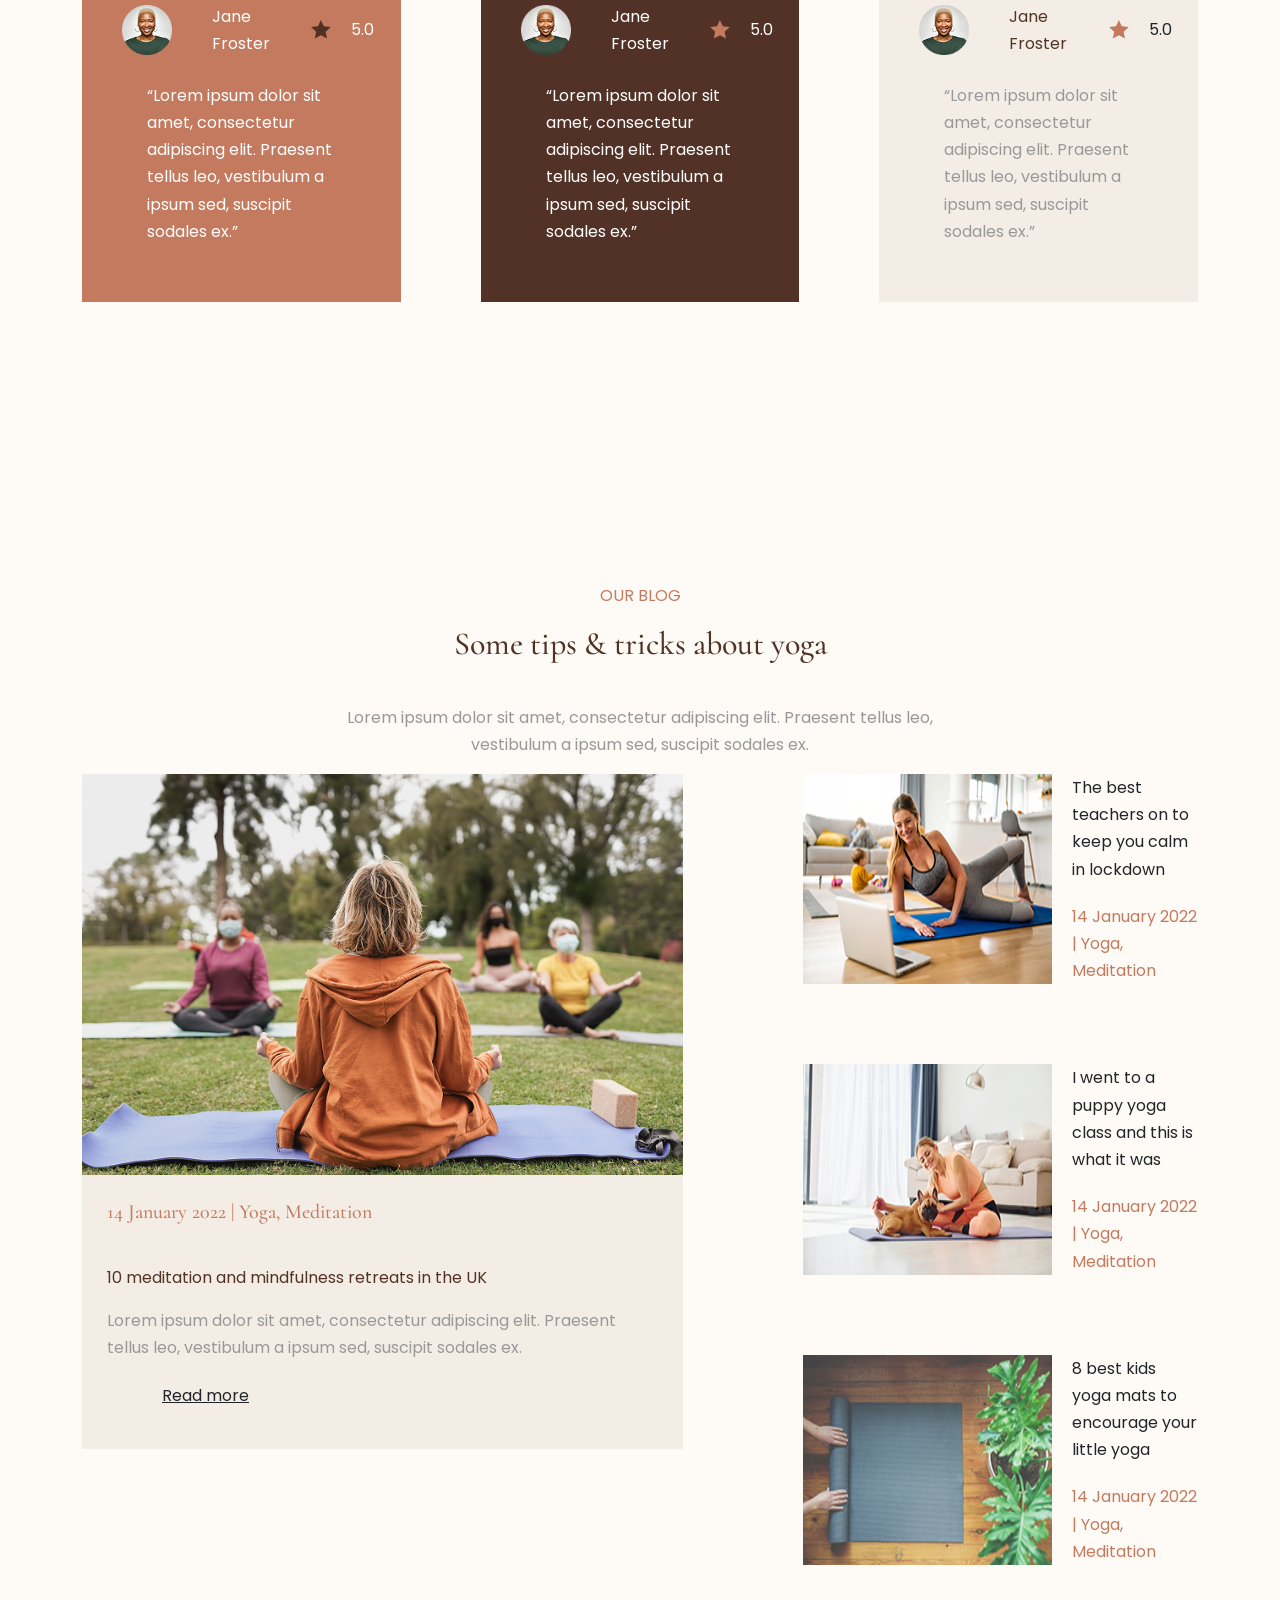
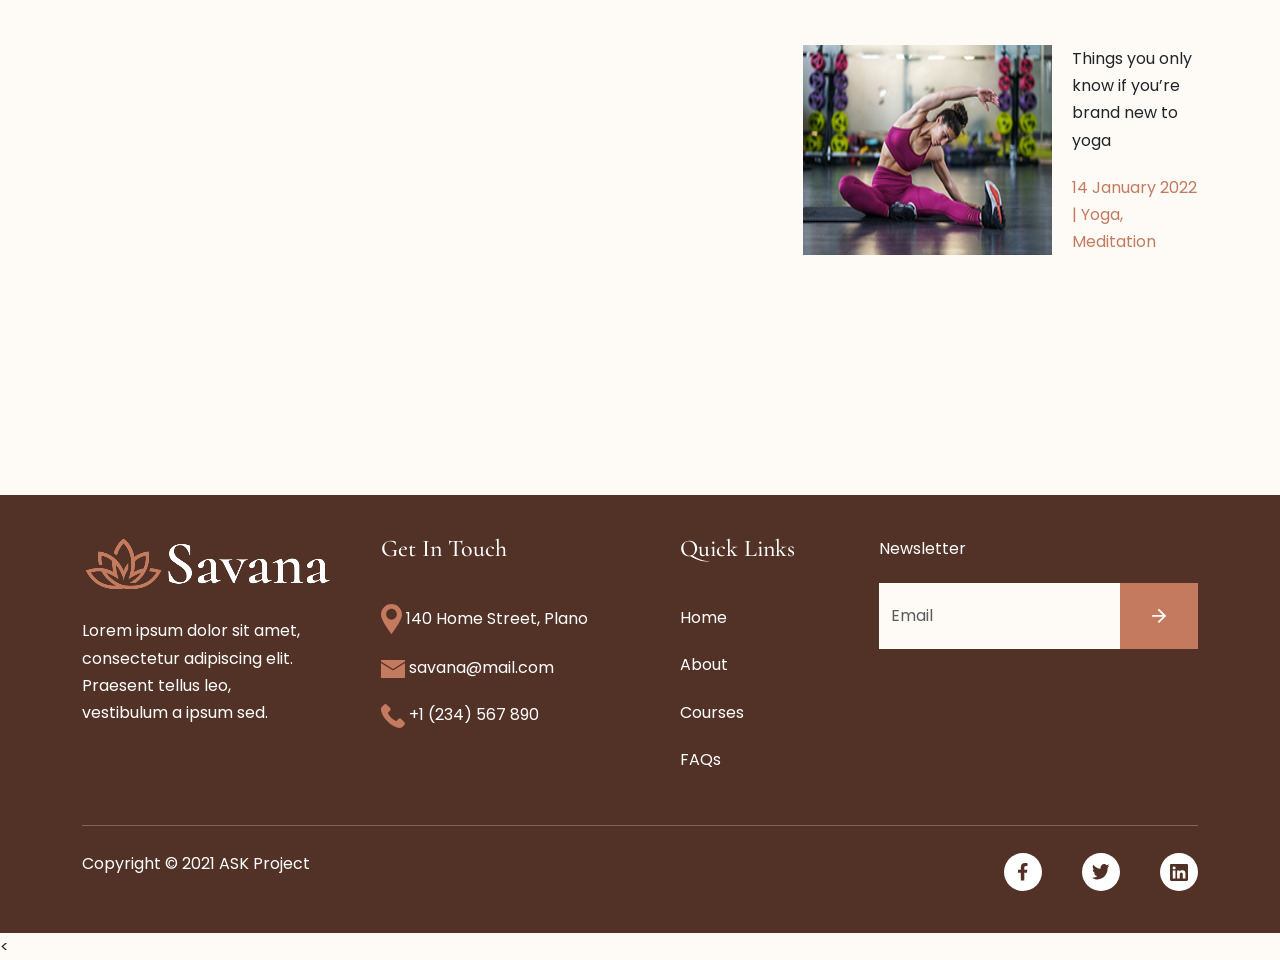
==== commit 86289543: "about us" ====
--- a/index.html
+++ b/index.html
@@ -41,8 +41,8 @@
 
                         <ul class="navbar-nav mb-2 mb-lg-0 ms-3 text-primary navbar-font">
 
-                            <li class="nav-item"><a class="nav-link active " href="#">Home</a></li>
-                            <li class="nav-item"><a class="nav-link" href="./aboutus.html">About</a></li>
+                            <li class="nav-item"><a class="nav-link active" href="#">Home</a></li>
+                            <li class="nav-item"><a class="nav-link " href="./aboutus.html">About</a></li>
                             <li class="nav-item"><a class="nav-link" href="#">Courses</a></li>
 
                             <!-- Dropdown -->
@@ -178,27 +178,30 @@
                     <img src="./assests/images/yoga.png" class=" img-fluid" alt="">
                     <img src="/assests/images/icons/play button.svg" class="position-absolute top-50 right-50 img-fluid"
                         style="height: 15%;" alt="">
+                    <!-- Button trigger modal -->
+
+
+                    <!-- Modal -->
                     <div class="modal fade" id="exampleModal" tabindex="-1" aria-labelledby="exampleModalLabel"
                         aria-hidden="true">
-                        <div class="modal-dialog">
+                        <div class="modal-dialog modal-dialog-centered modal-lg"> <!-- Centered and larger -->
                             <div class="modal-content">
-                                <div class="modal-header">
-                                    <h1 class="modal-title fs-5" id="exampleModalLabel">yoga every day</h1>
-                                    <button type="button" class="btn-close" data-bs-dismiss="modal"
+                        
+                                    
+                      <button type="button" class="btn-close position-absolute top-0" data-bs-dismiss="modal"
                                         aria-label="Close"></button>
+                                
+                                <div class="modal-body p-0">
+                                    <div class="ratio ratio-16x9">
+                                        <iframe src="https://www.youtube.com/embed/bJJWArRfKa0?si=sIS4q_4pKVl78t4p"
+                                            title="YouTube video player" frameborder="0"
+                                            allow="accelerometer; autoplay; clipboard-write; encrypted-media; gyroscope; picture-in-picture; web-share"
+                                            allowfullscreen></iframe>
+                                    </div>
                                 </div>
-                                <div class="modal-body w-100">
-                                    <iframe width="560" height="315" src="https://www.youtube.com/embed/bJJWArRfKa0?si=sIS4q_4pKVl78t4p" title="YouTube video player" frameborder="0" allow="accelerometer;   encrypted-media; gyroscope; picture-in-picture; web-share" allowfullscreen></iframe>
-                                </div>
-                                <div class="modal-footer">
-                                    <button type="button" class="btn btn-secondary"
-                                        data-bs-dismiss="modal">Close</button>
-                                    <button type="button" class="btn btn-primary">Save changes</button>
-                                </div>
-                            </div>
-                        </div>
-                    </div>
-
+                            </div>
+                        </div>
+                    </div>
 
                     <!-- Floating Card -->
                     <div class="card position-absolute mt-5 ms-3 border-0  why-wechooseus-card">
@@ -252,65 +255,65 @@
                 <h2 class="heading ">Let go of stress and anxiety with us</h2>"
                 <div class="container  row g-2 gy-4">
                     <!-- card-1 -->
-                    <div class="card text-start border-0 col-4 ">
+                    <div class="card text-start border-0 col-lg-4 col-md-6 col-sm-6 ">
                         <img class="card" src="./assests/images/card-1.png" alt="Title" />
                         <div
                             class="card-body bg-primary text-white position-absolute bottom-0 start-1 px-2 text-center pt-1 pb-1">
-                            <h4 class="card-title display-2 mb-1">Asana Yoga</h4>
+                            <h4 class="card-title display-2 mb-1 fm-com">Asana Yoga</h4>
                             <p class="card-text">Lorem ipsum dolor sit amet, consec tetur adipiscing elit.</p>
                             <a href="#" class="text-white text-align-center">Learn moere <span><img
                                         src="./assests/images/icons/left-arrow.svg" alt=""></span></a>
                         </div>
                     </div>
                     <!-- card-2 -->
-                    <div class="card text-start border-0 col-4">
+                    <div class="card text-start border-0 col-lg-4 col-md-6 col-sm-6">
                         <img class="card" src="./assests/images/card-2.png" alt="Title" />
                         <div
                             class="card-body bg-primary text-white position-absolute bottom-0 start-1 text-center  py-1">
-                            <h4 class="card-title display-2 mb-1">Nature Yoga</h4>
+                            <h4 class="card-title display-2 mb-1 fm-com">Nature Yoga</h4>
                             <p class="card-text">Lorem ipsum dolor sit amet, consec tetur adipiscing elit.</p>
                             <a href="#" class="text-white">Learn moere <span><img
                                         src="./assests/images/icons/left-arrow.svg" alt=""></span></a>
                         </div>
                     </div>
                     <!-- card-3 -->
-                    <div class="card text-start border-0 col-4">
+                    <div class="card text-start border-0 col-lg-4 col-md-6 col-sm-6">
                         <img class="card" src="./assests/images/card-3.png" alt="Title" />
                         <div
                             class="card-body bg-primary text-white position-absolute bottom-0 start-1 text-center py-1">
-                            <h4 class="card-title display-2 mb-1">Meditation</h4>
+                            <h4 class="card-title display-2 mb-1 fm-com">Meditation</h4>
                             <p class="card-text">Lorem ipsum dolor sit amet, consec tetur adipiscing elit.</p>
                             <a href="#" class="text-white">Learn moere <span><img
                                         src="./assests/images/icons/left-arrow.svg" alt=""></span></a>
                         </div>
                     </div>
                     <!-- card-4 -->
-                    <div class="card text-start border-0 col-4">
+                    <div class="card text-start border-0 col-lg-4 col-md-6 col-sm-6">
                         <img class="card" src="./assests/images/card-4.png" alt="Title" />
                         <div
                             class="card-body bg-primary text-white position-absolute bottom-0 start-1 text-center py-1">
-                            <h4 class="card-title display-2 mb-1">Body Relaxation</h4>
+                            <h4 class="card-title display-2 mb-1 fm-com">Body Relaxation</h4>
                             <p class="card-text">Lorem ipsum dolor sit amet, consec tetur adipiscing elit.</p>
                             <a href="#" class="text-white">Learn moere <span><img
                                         src="./assests/images/icons/left-arrow.svg" alt=""></span></a>
                         </div>
                     </div>
                     <!-- card-5 -->
-                    <div class="card text-start border-0 col-4">
+                    <div class="card text-start border-0 col-lg-4 col-md-6 col-sm-6">
                         <img class="card" src="./assests/images/card-5.png" alt="Title" />
                         <div
                             class="card-body bg-primary text-white position-absolute bottom-0 start-1 text-center py-1">
-                            <h4 class="card-title display-2 mb-1">Diet Yoga</h4>
+                            <h4 class="card-title display-2 mb-1 fm-com">Diet Yoga</h4>
                             <p class="card-text">Lorem ipsum dolor sit amet, consec tetur adipiscing elit.</p>
                             <a href="#" class="text-white">Learn moere <span><img
                                         src="./assests/images/icons/left-arrow.svg" alt=""></span></a>
                         </div>
                     </div>
                     <!-- card-6 -->
-                    <div class="card text-start border-0 col-4">
+                    <div class="card text-start border-0 col-lg-4 col-md-6 col-sm-6">
                         <img class="card" src="./assests/images/card-6.png" alt="Title" />
                         <div class="card-body bg-primary text-white position-absolute bottom-0 start-1 text-center ">
-                            <h4 class="card-title pb-0 display-2 mb-1">Young Yoga</h4>
+                            <h4 class="card-title pb-0 display-2 mb-1 fm-com">Young Yoga</h4>
                             <p class="card-text">Lorem ipsum dolor sit amet, consec tetur adipiscing elit.</p>
                             <a href="#" class="text-white">Learn moere <span><img
                                         src="./assests/images/icons/left-arrow.svg" alt=""></span></a>
@@ -327,34 +330,35 @@
                 <div class="profile row gy-3 px-3">
                     <div class="happy-clients col-4 text-center">
                         <img src="./assests/images/smile.png" alt="">
-                        <p>117 <span>+</span></p>
+                        <p class="display-5 fm-com">117 <span>+</span></p>
                         <p>Happy Clients</p>
                     </div>
                     <div class="experience-trainers col-4 text-center">
                         <img src="./assests/images/export-trainer.png" alt="">
-                        <p>950 <span>+</span></p>
+                        <p class="display-5 fm-com">950 <span>+</span></p>
                         <p>Expert Trainers</p>
                     </div>
                     <div class="positive-reviews col-4 text-center">
                         <img src="./assests/images/reviews.png" alt="">
-                        <p>950 <span>+</span></p>
+                        <p class="display-5 fm-com">950 <span>+</span></p>
                         <p>Expert Trainers</p>
                     </div>
                     <div class="experience-years col-6 text-center">
                         <img src="./assests/images/work-experience.png" alt="">
-                        <p>15 <span>+</span></p>
+                        <p class="display-5 fm-com">15 <span>+</span></p>
                         <p>Years of Experience</p>
                     </div>
                     <div class="company-branch col-6 text-center">
                         <img src="./assests/images/company-branch.png" alt="">
-                        <p class="mb-0 heading">950 <span>+</span></p>
+                        <p class="fm-com display-5 ">950 <span>+</span></p>
                         <p>Company Branch</p>
                     </div>
                 </div>
             </div>
         </section>
         <section class="py-5">
-            <div class="container d-flex justify-content-space-between gap-3">
+            <div
+                class="container d-flex justify-content-space-between gap-3 flex-md-row flex-column flex-sm-row flex-lg-row">
                 <div>
                     <div class="left-setion px-2 ">
                         <div class="heading text-primary mb-1">OUR TRAINER</div>
@@ -368,7 +372,8 @@
                     </div>
                 </div>
 
-                <div class="right-section  d-flex justify-content-space-between gap-2">
+                <div class="right-section d-flex flex-sm-row flex-lg-row justify-content-between gap-2">
+
                     <div class="card bg-danger " style="width: 18rem;">
                         <div class="card-body px-0">
                             <img src="./assests/images/group-lines.png" class="position-absolute top-0 img-fluid "
@@ -440,145 +445,145 @@
             </div>
         </section>
 
-        <section>
+        <section class="py-2">
             <div class="container">
                 <p class="text-center text-primary">TESTIMONIALS</p>
                 <p class="text-center text-success">Sweet review from our clients</p>
-                <div class="d-flex justify-cotent-space-between gap-2">
-                    <div class="cards py-2 px-2 mb-3 bg-primary">
-                        <!-- card-1  -->
-                        <div class="card-header  d-flex justify-content-space-between">
-                            <div class="d-flex justify-content-space-between gap-2">
-                                <img src="./assests/images/profile-card.png" class="img-fluid" alt="">
-                                <p class="text-white">Jane Froster</p>
-                                <!-- <p>Client</p> -->
-                            </div>
-                            <div class="justify-content-end">
-                                <img src="./assests/images/star-card-1.svg" class="img-fluid" alt="">
-                                <p>5.0</p>
+
+                <div class="d-flex flex-column flex-sm-row justify-content-between gap-3">
+
+                    <!-- Card 1 -->
+                    <div class="cards py-2 px-2 bg-primary flex-fill mb-3 mb-sm-0">
+                        <div class="card-header d-flex justify-content-between align-items-center gap-2">
+                            <div class="d-flex align-items-center gap-2">
+                                <img src="./assests/images/profile-card.png" class="img-fluid" style="width:50px;"
+                                    alt="">
+                                <p class="text-white mb-0">Jane Froster</p>
+                            </div>
+                            <div class="d-flex align-items-center gap-1">
+                                <img src="./assests/images/star-card-1.svg" class="img-fluid" style="width:20px;"
+                                    alt="">
+                                <p class="text-white mb-0 font-heading">5.0</p>
                             </div>
                         </div>
                         <div class="card-body text-white">
-                            <p>“Lorem ipsum dolor sit amet, consec tetur adi piscing elit. Praesent tellus leo, vesti
-                                bulum a ipsum sed, suscipit sodales ex. Vestibulum id varius risus. Fusce tempus tellus
-                                sed.”</p>
-                        </div>
-
-                    </div>
-                    <div class="cards py-2 px-1 mb-3 bg-success">
-                        <!-- card-2 -->
-                        <div class="card-header   d-flex justify-content-start gap-2">
-                            <div class="d-flex justify-content-space-between">
-                                <img src="./assests/images/profile-card.png" class="img-fluid" alt="">
-                                <p class="text-white">Jane Froster</p>
-                                <!-- <p>Client</p> -->
-                            </div>
-                            <div class="d-flex justify-content-space-between">
-                                <img src="./assests/images/star-card-2.svg" class="img-fluid" alt="">
-                                <p class="text-white">5.0</p>
+                            <p>“Lorem ipsum dolor sit amet, consectetur adipiscing elit. Praesent tellus leo, vestibulum
+                                a ipsum sed, suscipit sodales ex.”</p>
+                        </div>
+                    </div>
+
+                    <!-- Card 2 -->
+                    <div class="cards py-2 px-2 bg-success flex-fill mb-3 mb-sm-0">
+                        <div class="card-header d-flex justify-content-between align-items-center gap-2">
+                            <div class="d-flex align-items-center gap-2">
+                                <img src="./assests/images/profile-card.png" class="img-fluid" style="width:50px;"
+                                    alt="">
+                                <p class="text-white mb-0">Jane Froster</p>
+                            </div>
+                            <div class="d-flex align-items-center gap-1">
+                                <img src="./assests/images/star-card-2.svg" class="img-fluid" style="width:20px;"
+                                    alt="">
+                                <p class="text-white mb-0">5.0</p>
                             </div>
                         </div>
                         <div class="card-body text-white">
-                            <p>“Lorem ipsum dolor sit amet, consec tetur adi piscing elit. Praesent tellus leo, vesti
-                                bulum a ipsum sed, suscipit sodales ex. Vestibulum id varius risus. Fusce tempus tellus
-                                sed.”</p>
-                        </div>
-
-                    </div>
-                    <div class="cards py-2 px-2 mb-3 bg-danger">
-                        <!-- card-3  -->
-                        <div class="card-header d-flex justify-content-space-between gap-2">
-                            <div class="d-flex justify-content-space-between">
-                                <img src="./assests/images/profile-card.png" class="img-fluid" alt="">
-                                <p class="text-success">Jane Froster</p>
-                                <!-- <p>Client</p> -->
-                            </div>
-                            <div class="d-flex justify-content-space-between">
-                                <img src="./assests/images/star-card-2.svg" class="img-fluid" alt="">
-                                <p>5.0</p>
+                            <p>“Lorem ipsum dolor sit amet, consectetur adipiscing elit. Praesent tellus leo, vestibulum
+                                a ipsum sed, suscipit sodales ex.”</p>
+                        </div>
+                    </div>
+
+                    <!-- Card 3 -->
+                    <div class="cards py-2 px-2 bg-danger flex-fill">
+                        <div class="card-header d-flex justify-content-between align-items-center gap-2">
+                            <div class="d-flex align-items-center gap-2">
+                                <img src="./assests/images/profile-card.png" class="img-fluid" style="width:50px;"
+                                    alt="">
+                                <p class="text-success mb-0">Jane Froster</p>
+                            </div>
+                            <div class="d-flex align-items-center gap-1">
+                                <img src="./assests/images/star-card-2.svg" class="img-fluid" style="width:20px;"
+                                    alt="">
+                                <p class="mb-0">5.0</p>
                             </div>
                         </div>
                         <div class="card-body text-secondary">
-                            <p>“Lorem ipsum dolor sit amet, consec tetur adi piscing elit. Praesent tellus leo, vesti
-                                bulum a ipsum sed, suscipit sodales ex. Vestibulum id varius risus. Fusce tempus tellus
-                                sed.”</p>
-                        </div>
-
-                    </div>
-                </div>
-            </div>
-
-        </section>
-        <section>
-            <div class="container ">
+                            <p>“Lorem ipsum dolor sit amet, consectetur adipiscing elit. Praesent tellus leo, vestibulum
+                                a ipsum sed, suscipit sodales ex.”</p>
+                        </div>
+                    </div>
+
+                </div>
+            </div>
+        </section>
+
+
+        <section class="py-5">
+            <div class="container">
                 <p class="text-center text-primary">OUR BLOG</p>
                 <h2 class="text-center">Some tips & tricks about yoga</h2>
-                <p class="px-5 col-12 text-secondary text-center">Lorem ipsum dolor sit amet, consectetur adipiscing
-                    elit. Praesent tellus leo, vestibulum a ipsum sed,
-                    suscipit sodales ex. </p>
-                <div class="row">
-                    <div class="col-7">
+                <p class="px-md-5 text-center text-secondary">
+                    Lorem ipsum dolor sit amet, consectetur adipiscing elit. Praesent tellus leo, vestibulum a ipsum
+                    sed, suscipit sodales ex.
+                </p>
+
+                <div class="row g-4">
+
+                    <!-- LEFT BIG CARD -->
+                    <div class="col-12 col-md-7">
                         <div class="card rounded-0 border-0 bg-danger">
-                            <img src="./assests/images/image-placeholder.png" class="card-img-top" alt="...">
+                            <img src="./assests/images/image-placeholder.png" class="card-img-top img-fluid" alt="...">
                             <div class="card-body">
                                 <h5 class="card-title text-primary">14 January 2022 | Yoga, Meditation</h5>
                                 <p class="card-text text-success">10 meditation and mindfulness retreats in the UK</p>
-                                <p class="text-secondary">Lorem ipsum dolor sit amet, consectetur adipiscing elit.
-                                    Praesent tellus leo, vestibulum a ipsum sed, suscipit sodales ex.</p>
-                            </div>
-
-                            <div class="card-footer border-0">
+                                <p class="text-secondary">
+                                    Lorem ipsum dolor sit amet, consectetur adipiscing elit. Praesent tellus leo,
+                                    vestibulum a ipsum sed, suscipit sodales ex.
+                                </p>
+                            </div>
+                            <div class="card-footer border-0 bg-transparent">
                                 <a href="#" class="card-link text-dark">Read more</a>
-
-                            </div>
-                        </div>
-                    </div>
-                    <div class="col-5 mb-1">
-                        <div class="col gap-1">
-                            <div class="row-4 d-flex mb-2">
-                                <div>
-                                    <img src="./assests/images/card-right-1.png" alt="">
-                                </div>
-                                <div class="p-1">
-                                    <p>The best teachers on to keep you calm in lockdown</p>
-                                    <p class="text-primary">14 January 2022 | Yoga, Meditation</p>
-                                </div>
-
-                            </div>
-                            <div class="r0w-4 d-flex mb-2">
-                                <div>
-                                    <img src="./assests/images/card-2-right.png" alt="">
-                                </div>
-                                <div class="p-1">
-                                    <p>I went to a puppy yoga class and this is what it was</p>
-                                    <p class="text-primary">14 January 2022 | Yoga, Meditation</p>
-                                </div>
-
-                            </div>
-                            <div class="row-4 d-flex mb-2">
-                                <div>
-                                    <img src="./assests/images/card-3-right.png" alt="">
-                                </div>
-                                <div class="p-1">
-                                    <p>8 best kids yoga mats to encourage your little yoga</p>
-                                    <p class="text-primary">14 January 2022 | Yoga, Meditation</p>
-                                </div>
-
-                            </div>
-                            <div class="row-4 d-flex mb-2">
-                                <div>
-                                    <img src="./assests/images/card-5-right.png" alt="">
-                                </div>
-                                <div class="p-1 px-3">
-                                    <p>Things you only know if you’re brand new to yoga</p>
-                                    <p class="text-primary">14 January 2022 | Yoga, Meditation</p>
-                                </div>
-                            </div>
-                        </div>
-                    </div>
-                </div>
-
-            </div>
+                            </div>
+                        </div>
+                    </div>
+
+                    <!-- RIGHT SMALL LIST -->
+                    <div class="col-12 col-md-5 d-flex flex-column gap-3">
+
+                        <!-- Small Card Item -->
+                        <div class="d-flex">
+                            <img src="./assests/images/card-right-1.png" class="img-fluid" alt="">
+                            <div class="ps-1">
+                                <p class="mb-1">The best teachers on to keep you calm in lockdown</p>
+                                <p class="text-primary mb-0">14 January 2022 | Yoga, Meditation</p>
+                            </div>
+                        </div>
+
+                        <div class="d-flex">
+                            <img src="./assests/images/card-2-right.png" class="img-fluid" alt="">
+                            <div class="ps-1">
+                                <p class="mb-1">I went to a puppy yoga class and this is what it was</p>
+                                <p class="text-primary mb-0">14 January 2022 | Yoga, Meditation</p>
+                            </div>
+                        </div>
+
+                        <div class="d-flex">
+                            <img src="./assests/images/card-3-right.png" class="img-fluid" alt="">
+                            <div class="ps-1">
+                                <p class="mb-1">8 best kids yoga mats to encourage your little yoga</p>
+                                <p class="text-primary mb-0">14 January 2022 | Yoga, Meditation</p>
+                            </div>
+                        </div>
+
+                        <div class="d-flex">
+                            <img src="./assests/images/card-5-right.png" class="img-fluid" alt="">
+                            <div class="ps-1">
+                                <p class="mb-1">Things you only know if you’re brand new to yoga</p>
+                                <p class="text-primary mb-0">14 January 2022 | Yoga, Meditation</p>
+                            </div>
+                        </div>
+
+                    </div>
+                </div>
             </div>
         </section>
 
@@ -665,6 +670,20 @@
     </footer>
     < <!-- Bootstrap JS -->
         <script src="https://cdn.jsdelivr.net/npm/bootstrap@5.3.8/dist/js/bootstrap.bundle.min.js"></script>
+        <!-- modal close js part  -->
+        <script>
+            document.addEventListener("DOMContentLoaded", function () {
+                var modal = document.getElementById('exampleModal');
+                var iframe = modal.querySelector('iframe');
+                var iframeSrc = iframe.src;  // Save the original video link
+
+                modal.addEventListener('hidden.bs.modal', function () {
+                    iframe.src = "";        // Stop the video
+                    iframe.src = iframeSrc; // Reset video link
+                });
+            });
+        </script>
+
 
 </body>
 
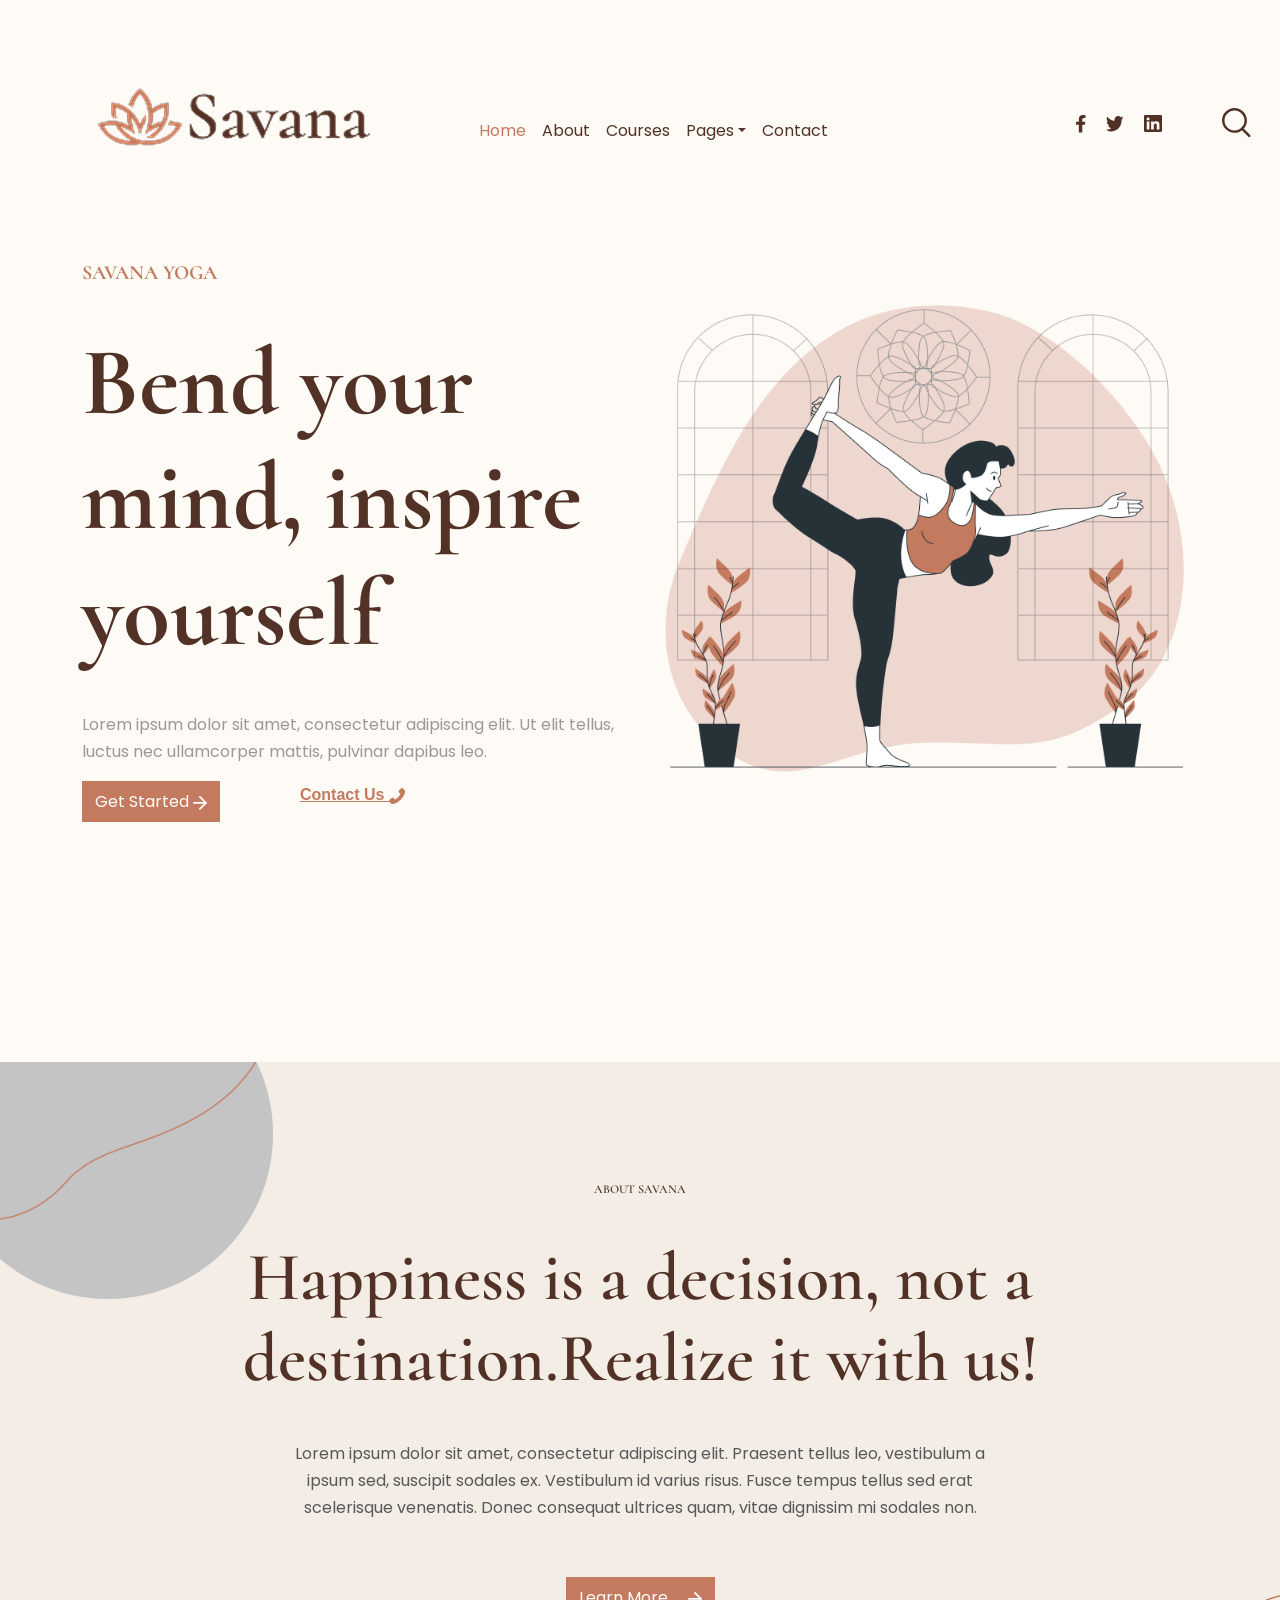
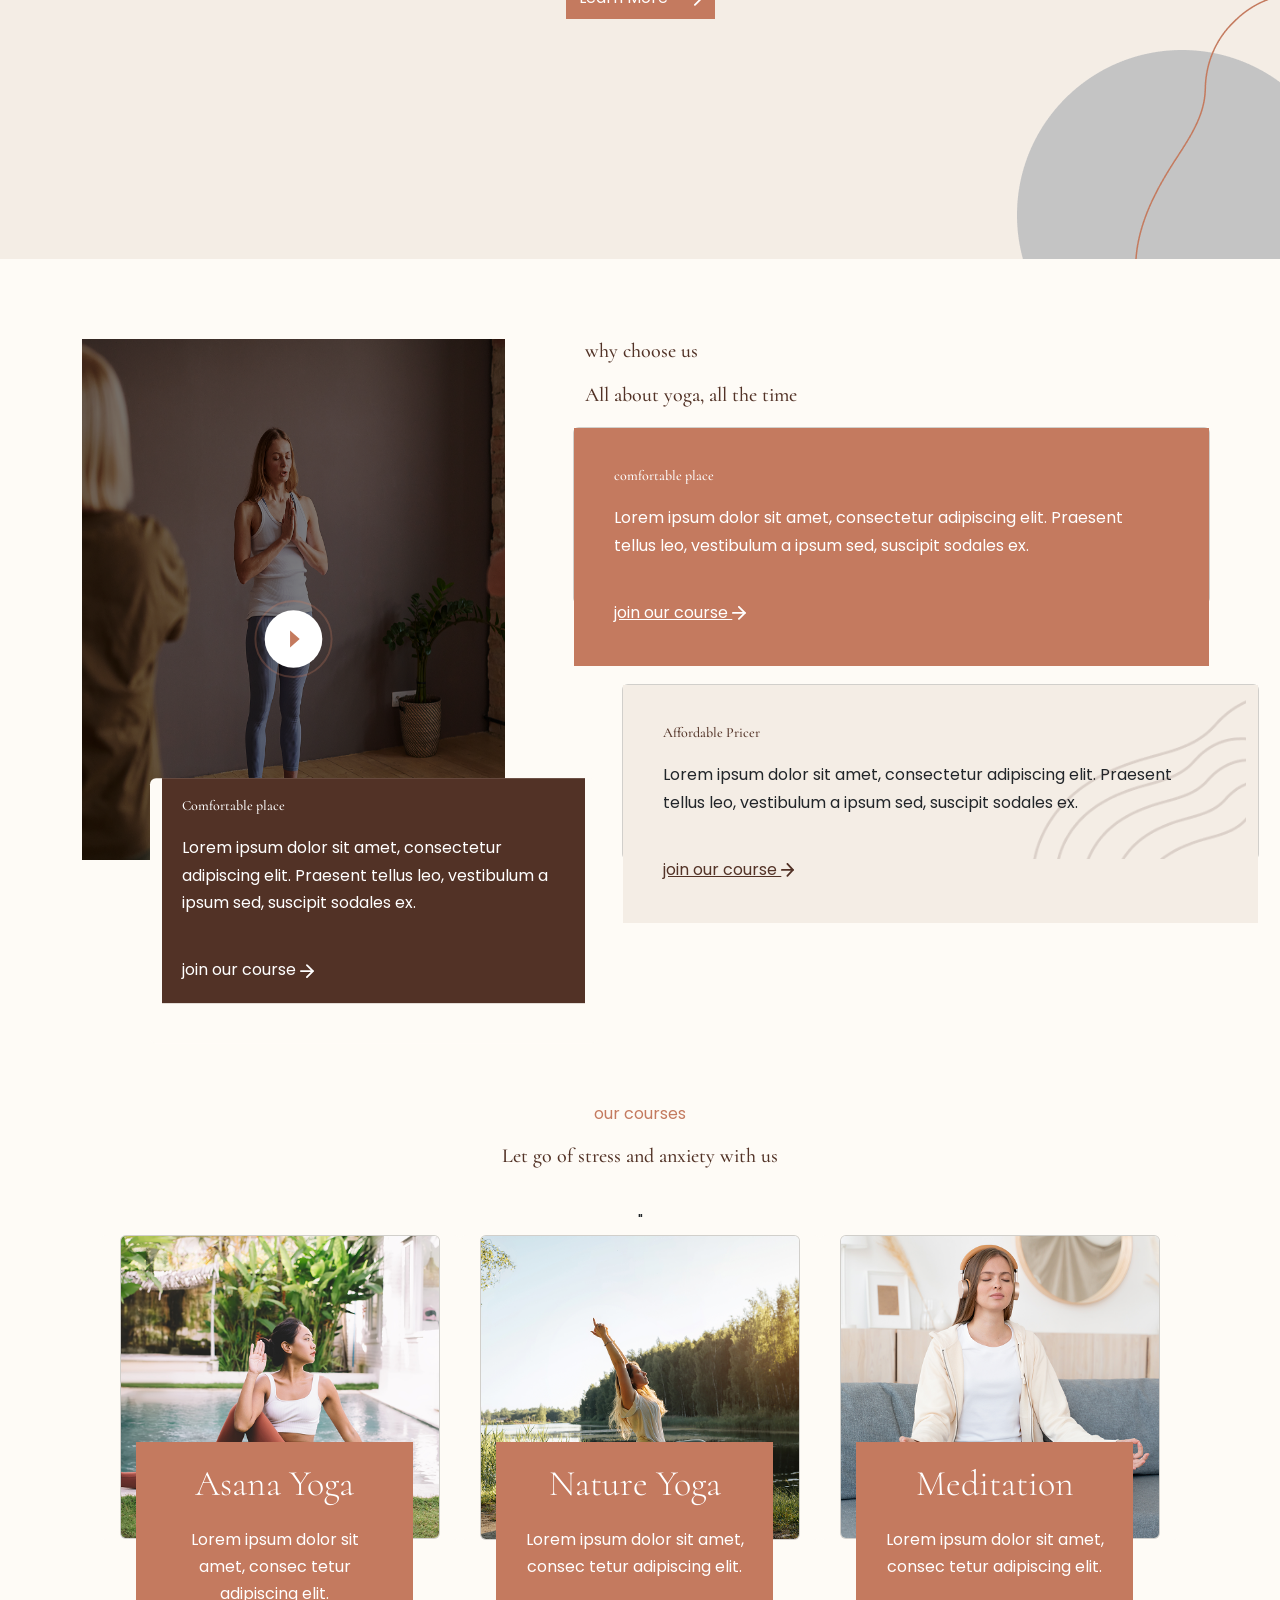
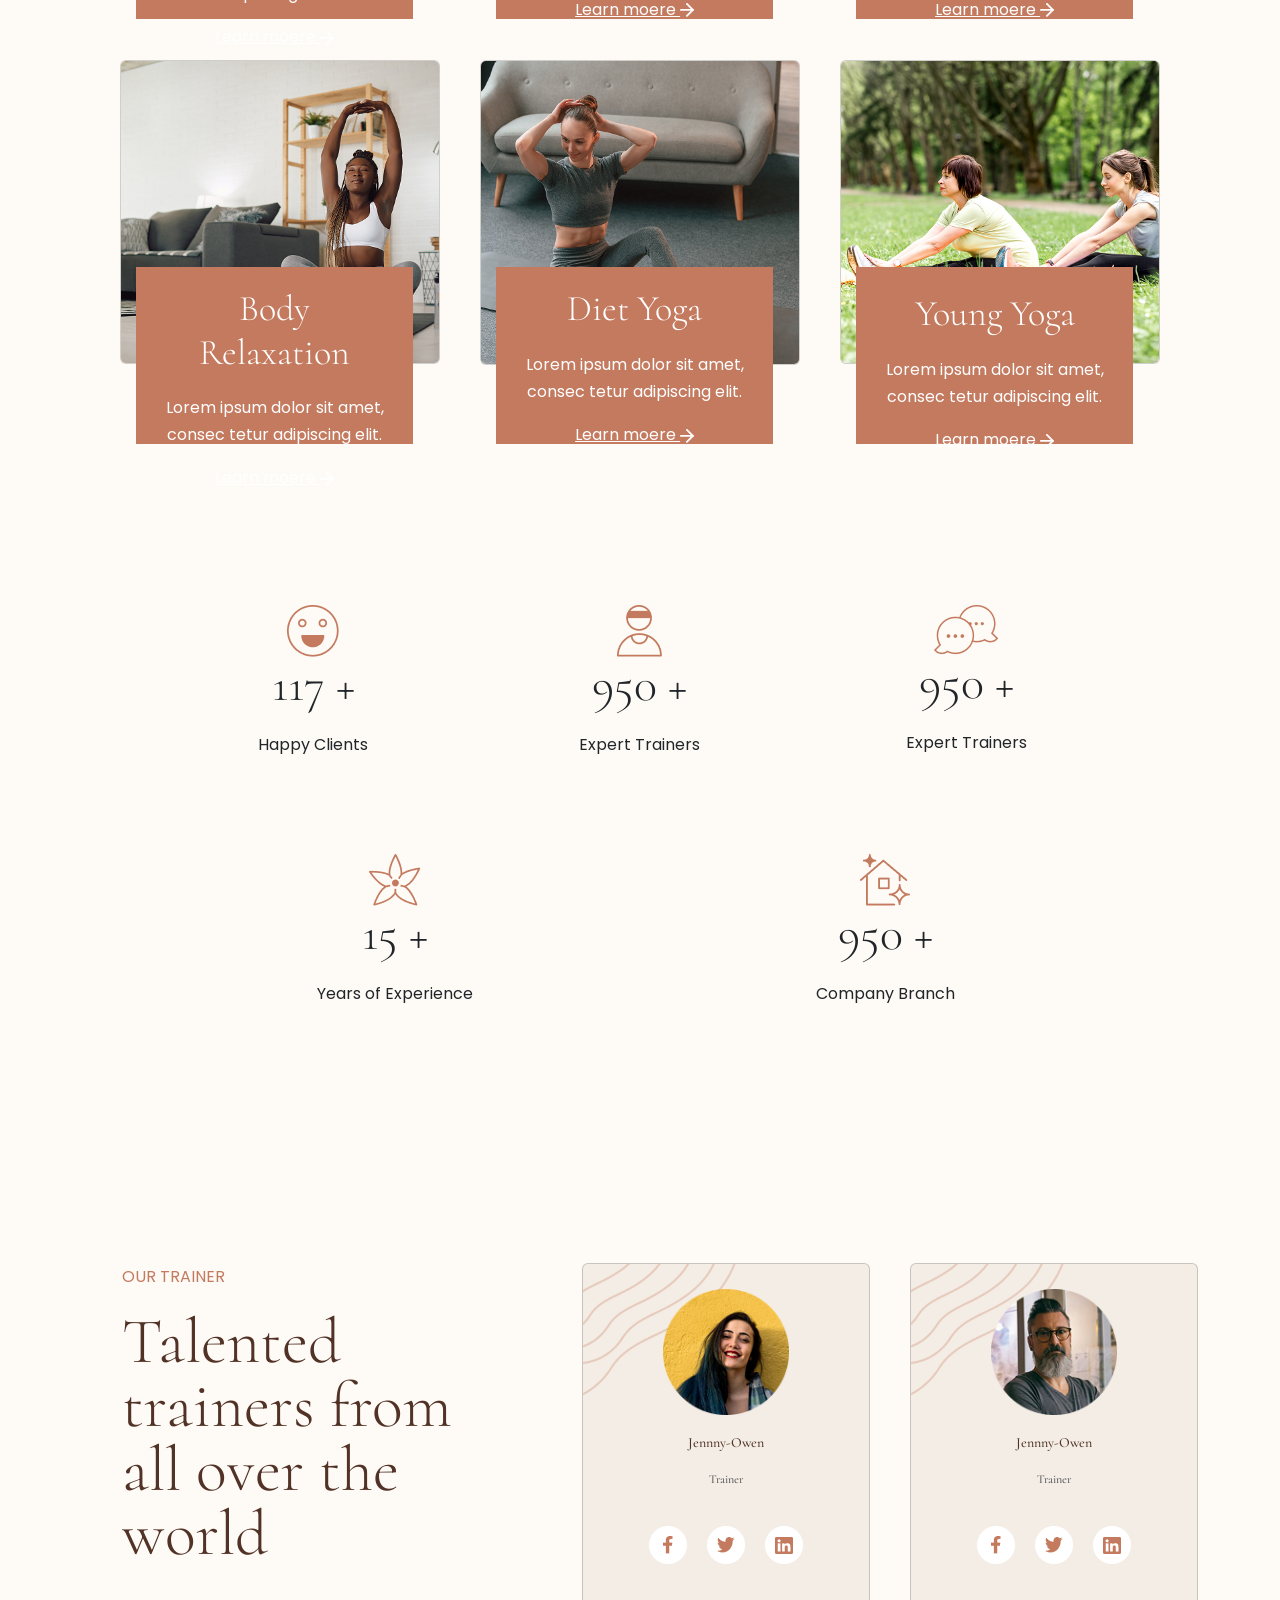
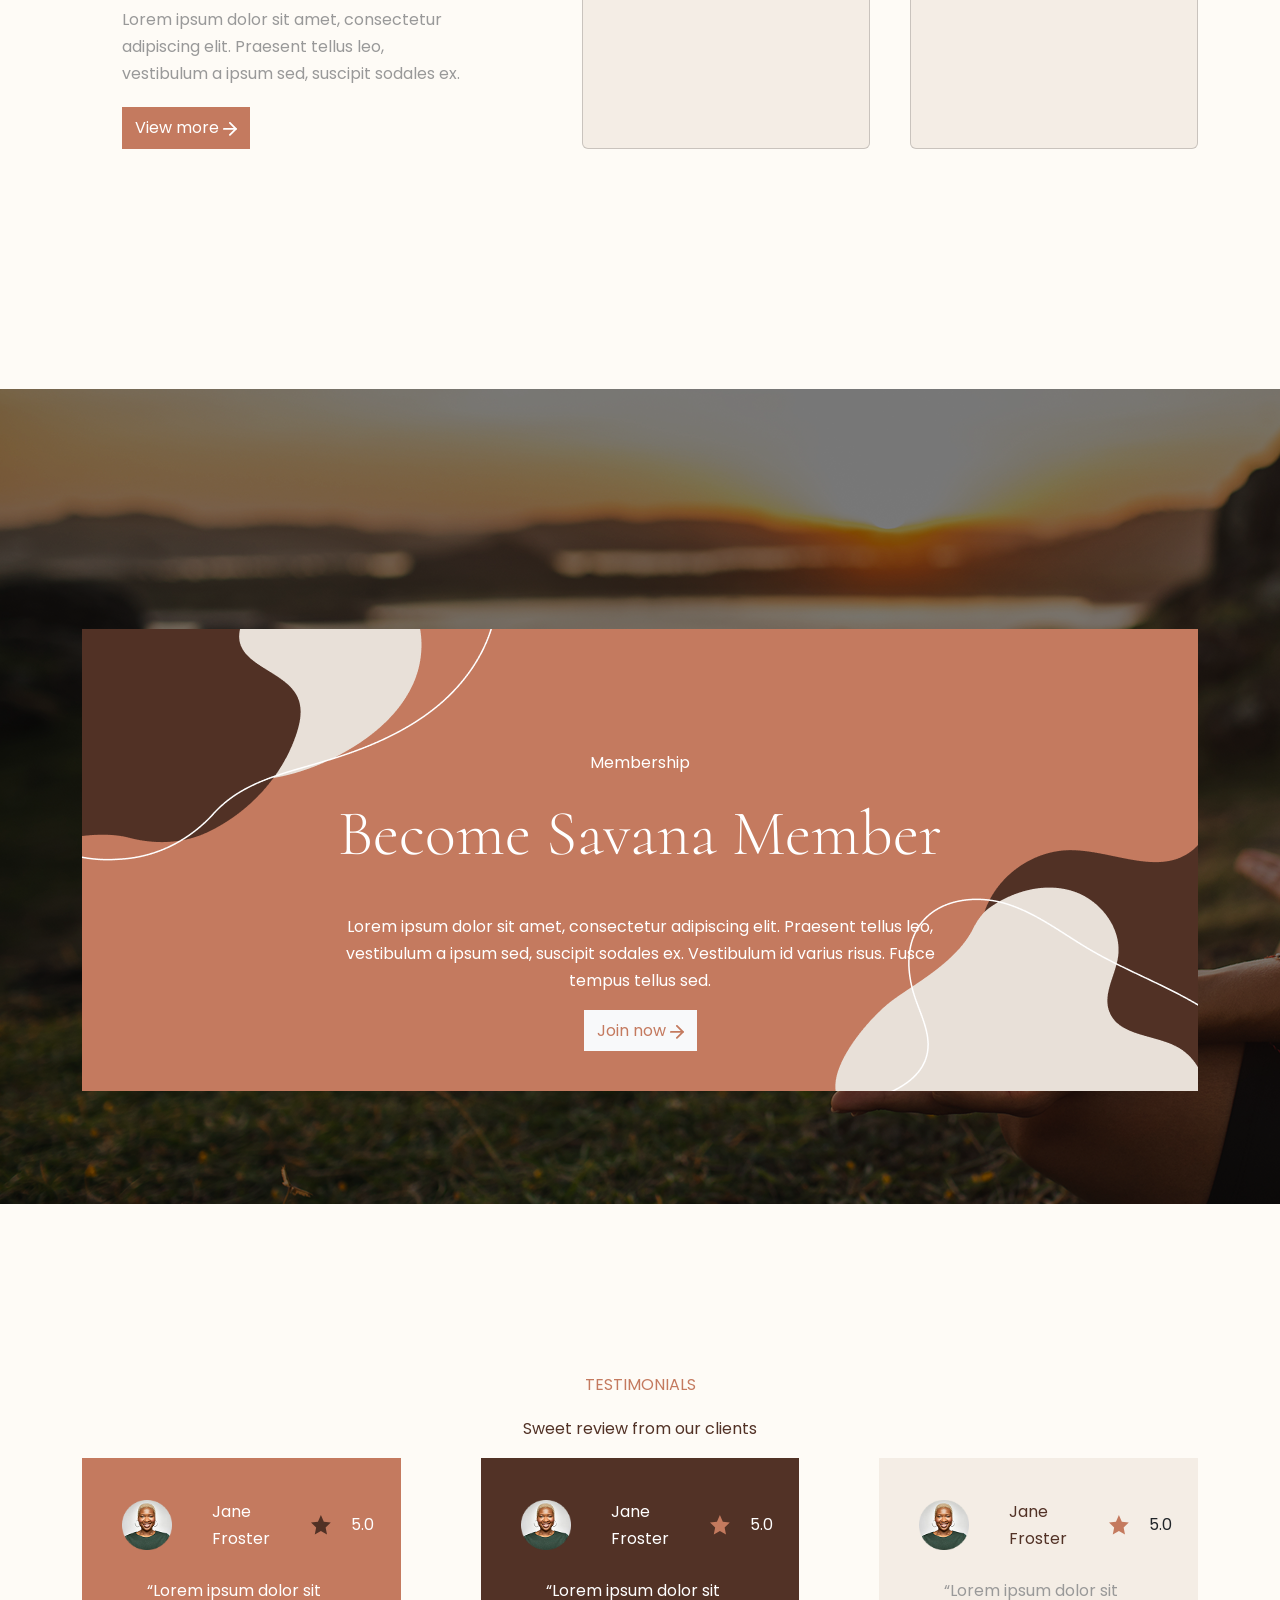
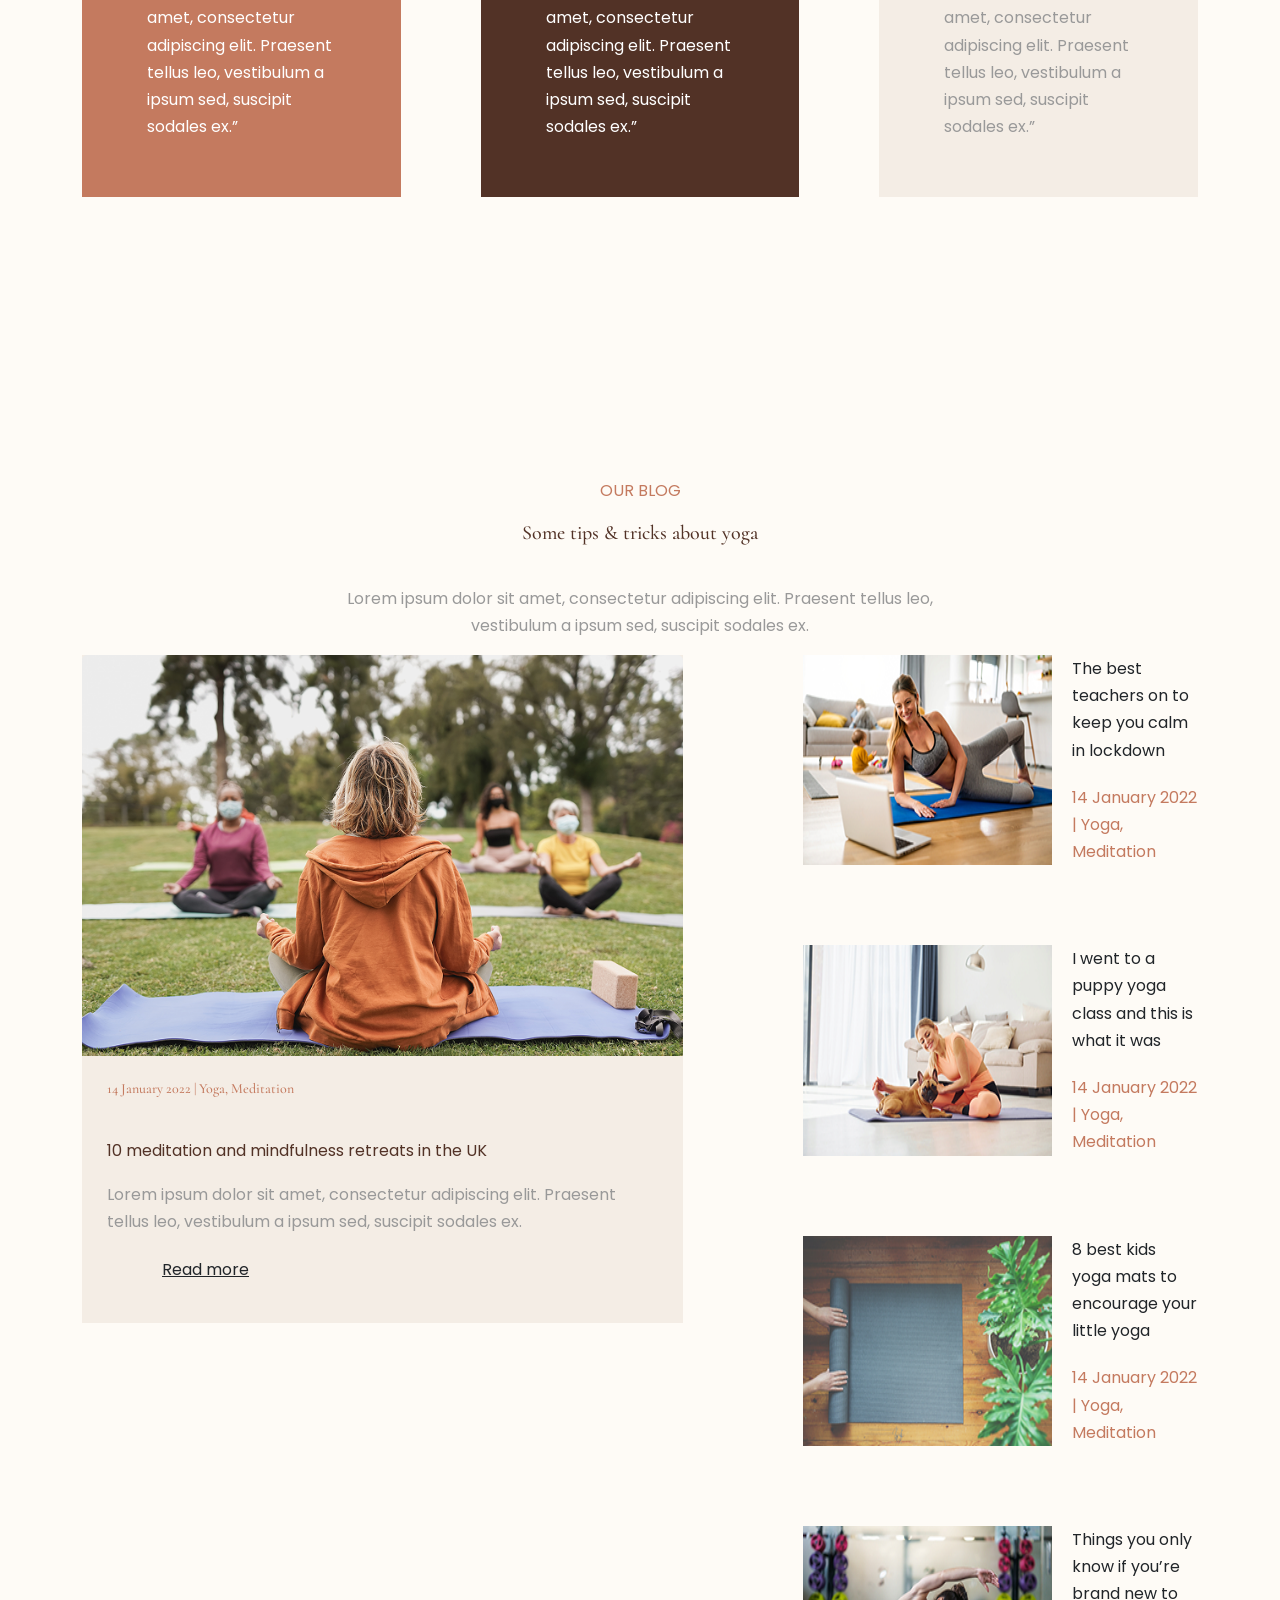
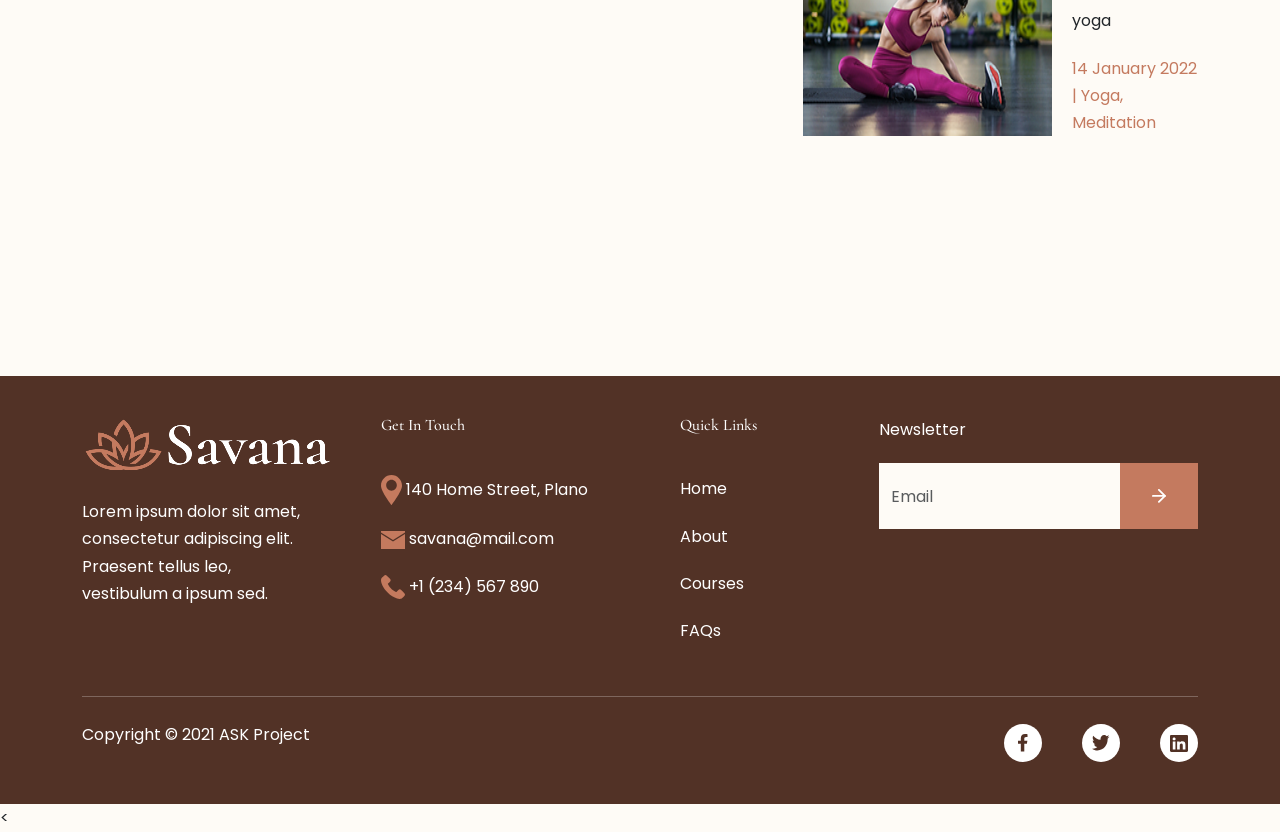
==== commit af4a9fae: "final sumbit" ====
--- a/index.html
+++ b/index.html
@@ -367,7 +367,7 @@
                         <p class="text-secondary mb-1">Lorem ipsum dolor sit amet, consectetur adipiscing elit. Praesent
                             tellus leo, vestibulum a ipsum
                             sed, suscipit sodales ex. </p>
-                        <a href="#" class="btn btn-primary rounded-0 border-none text-white p-1">View more
+                        <a href="#" class="btn btn-primary rounded-0 border-none text-white ">View more
                             <span><img src="./assests/images/icons/left-arrow.svg" alt=""></span></a>
                     </div>
                 </div>
